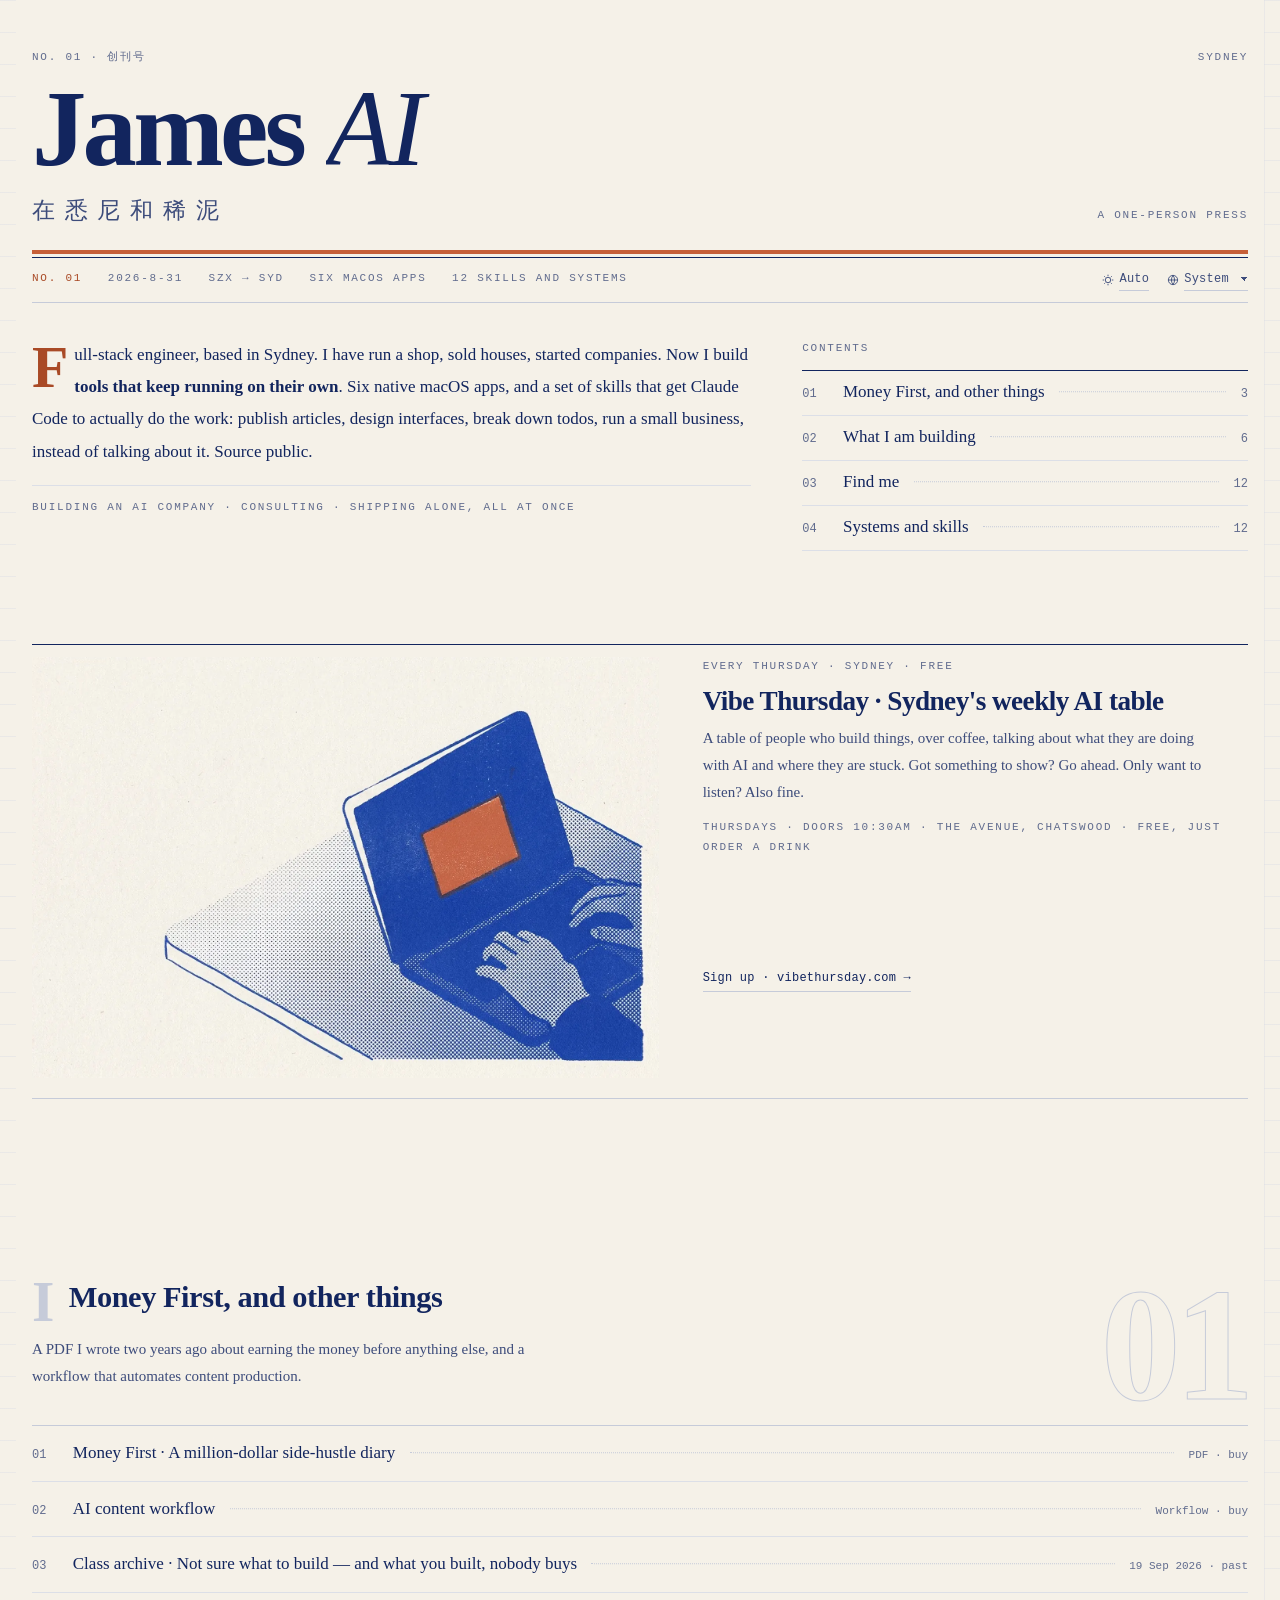
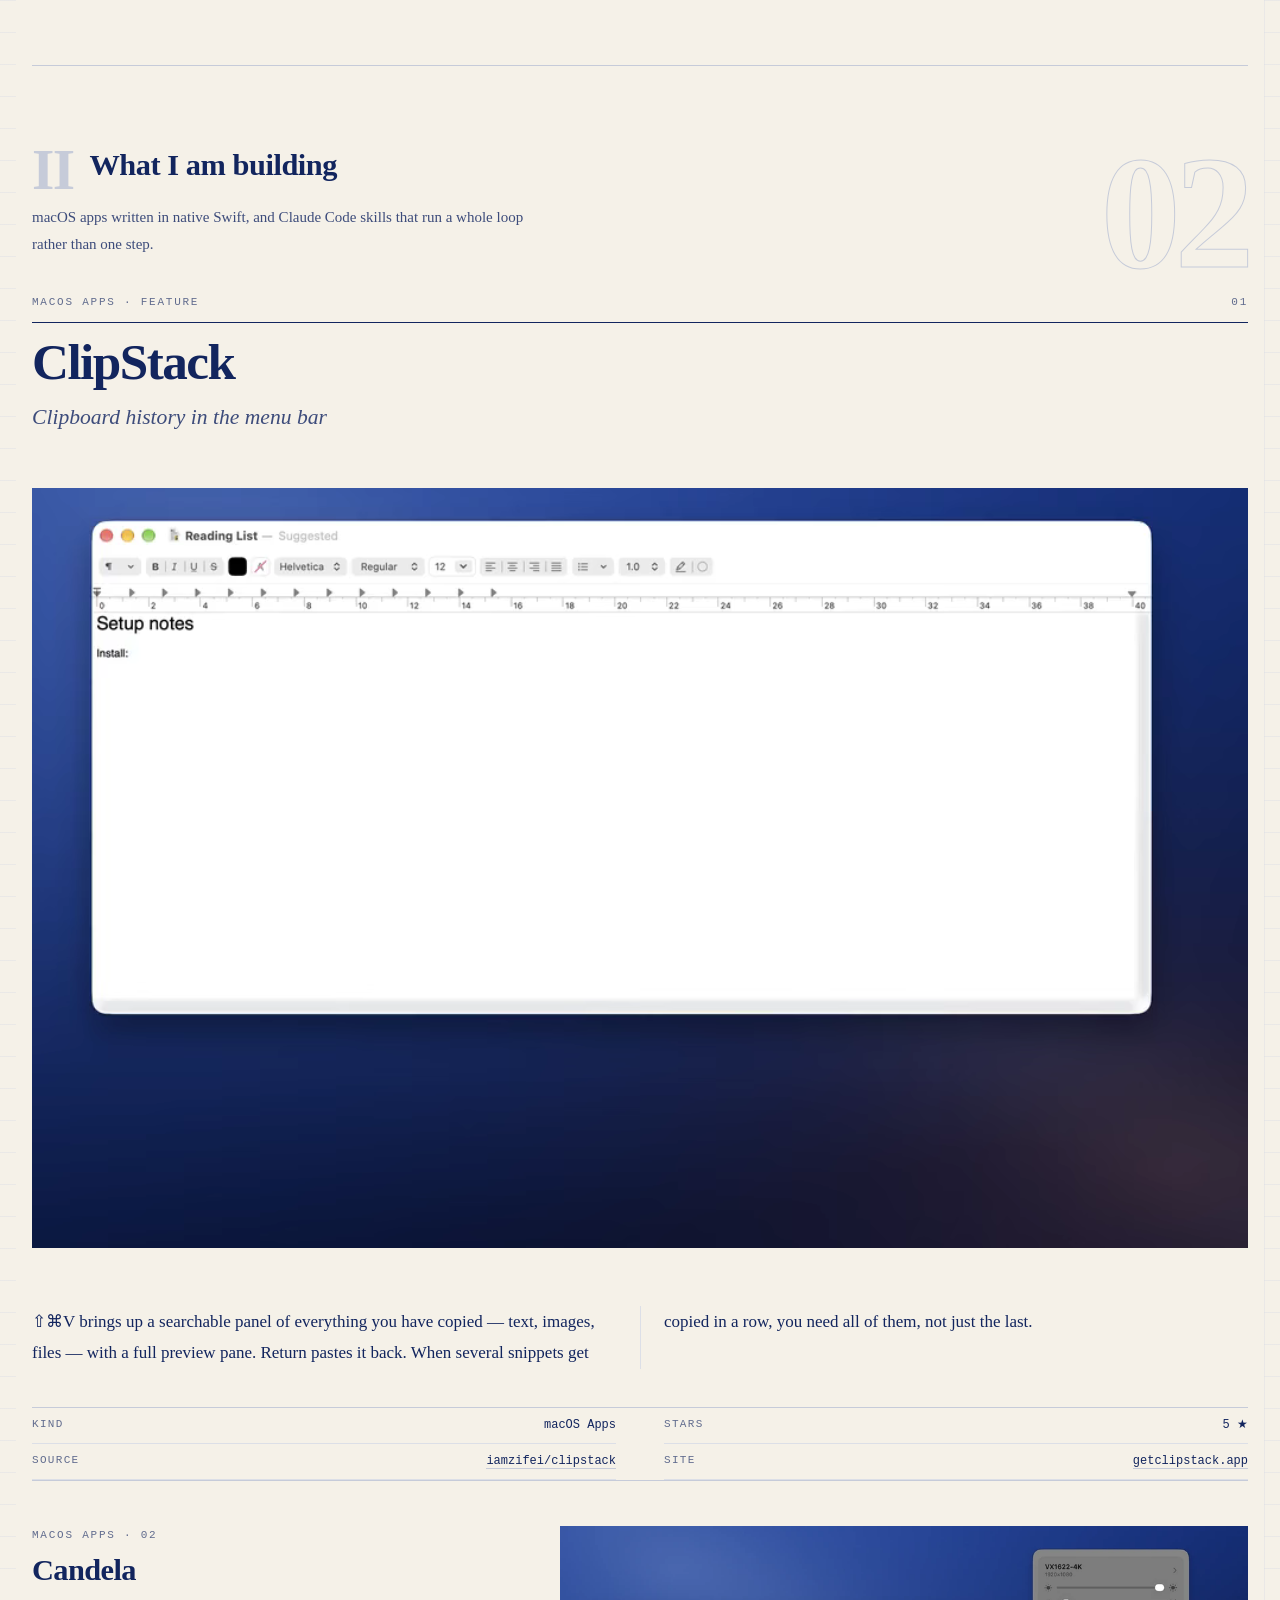
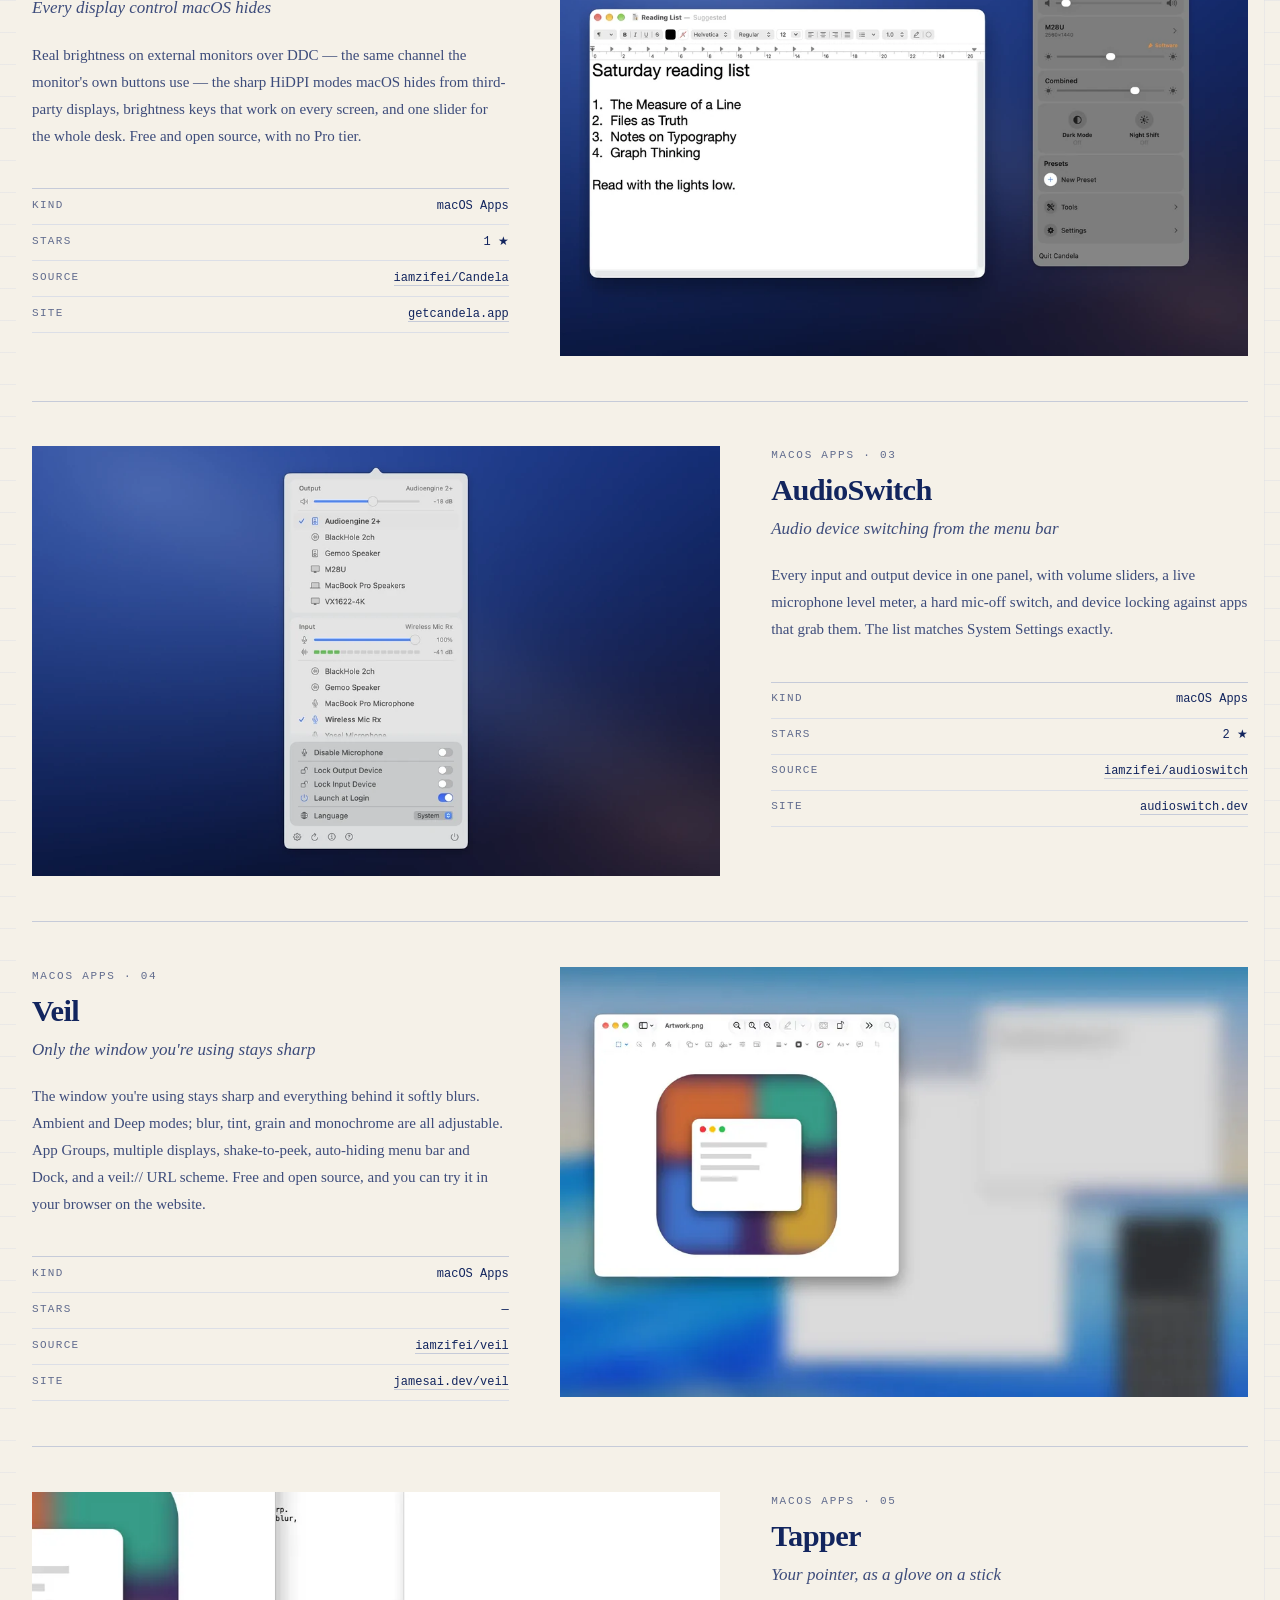
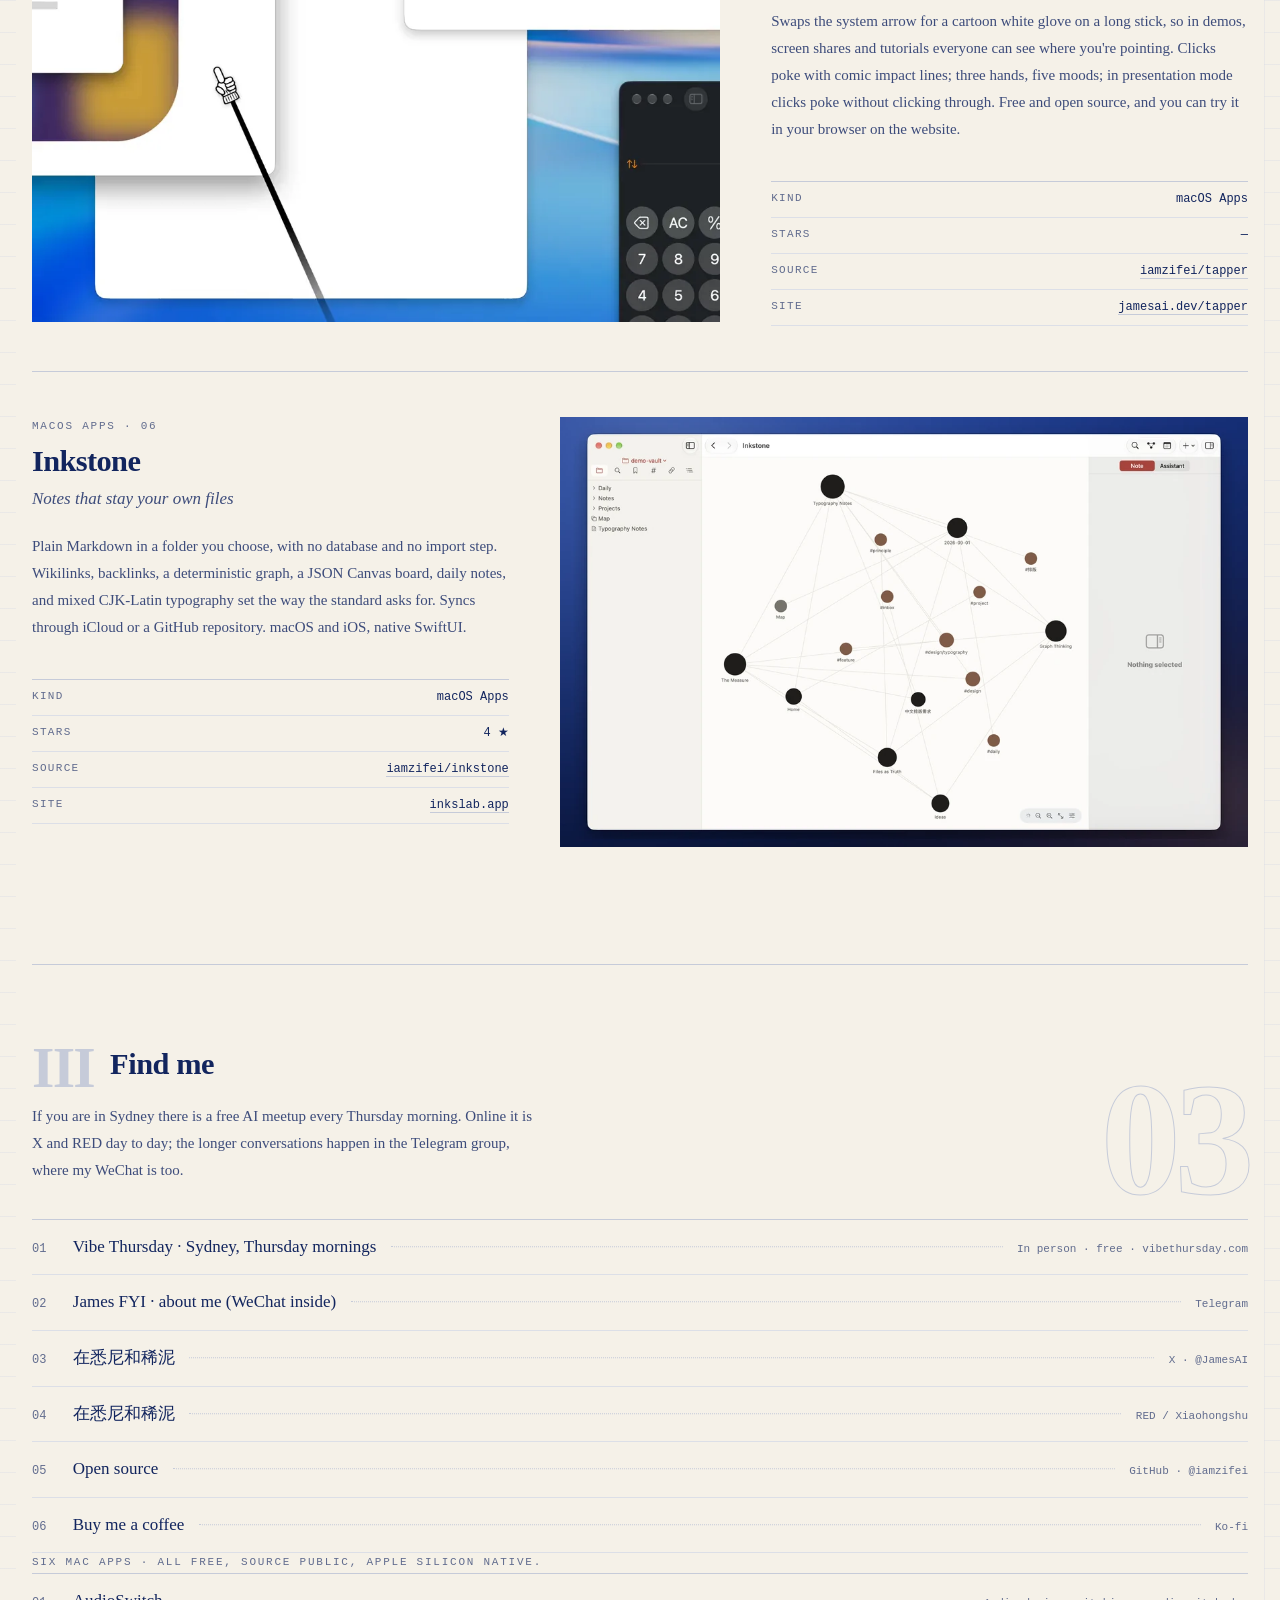
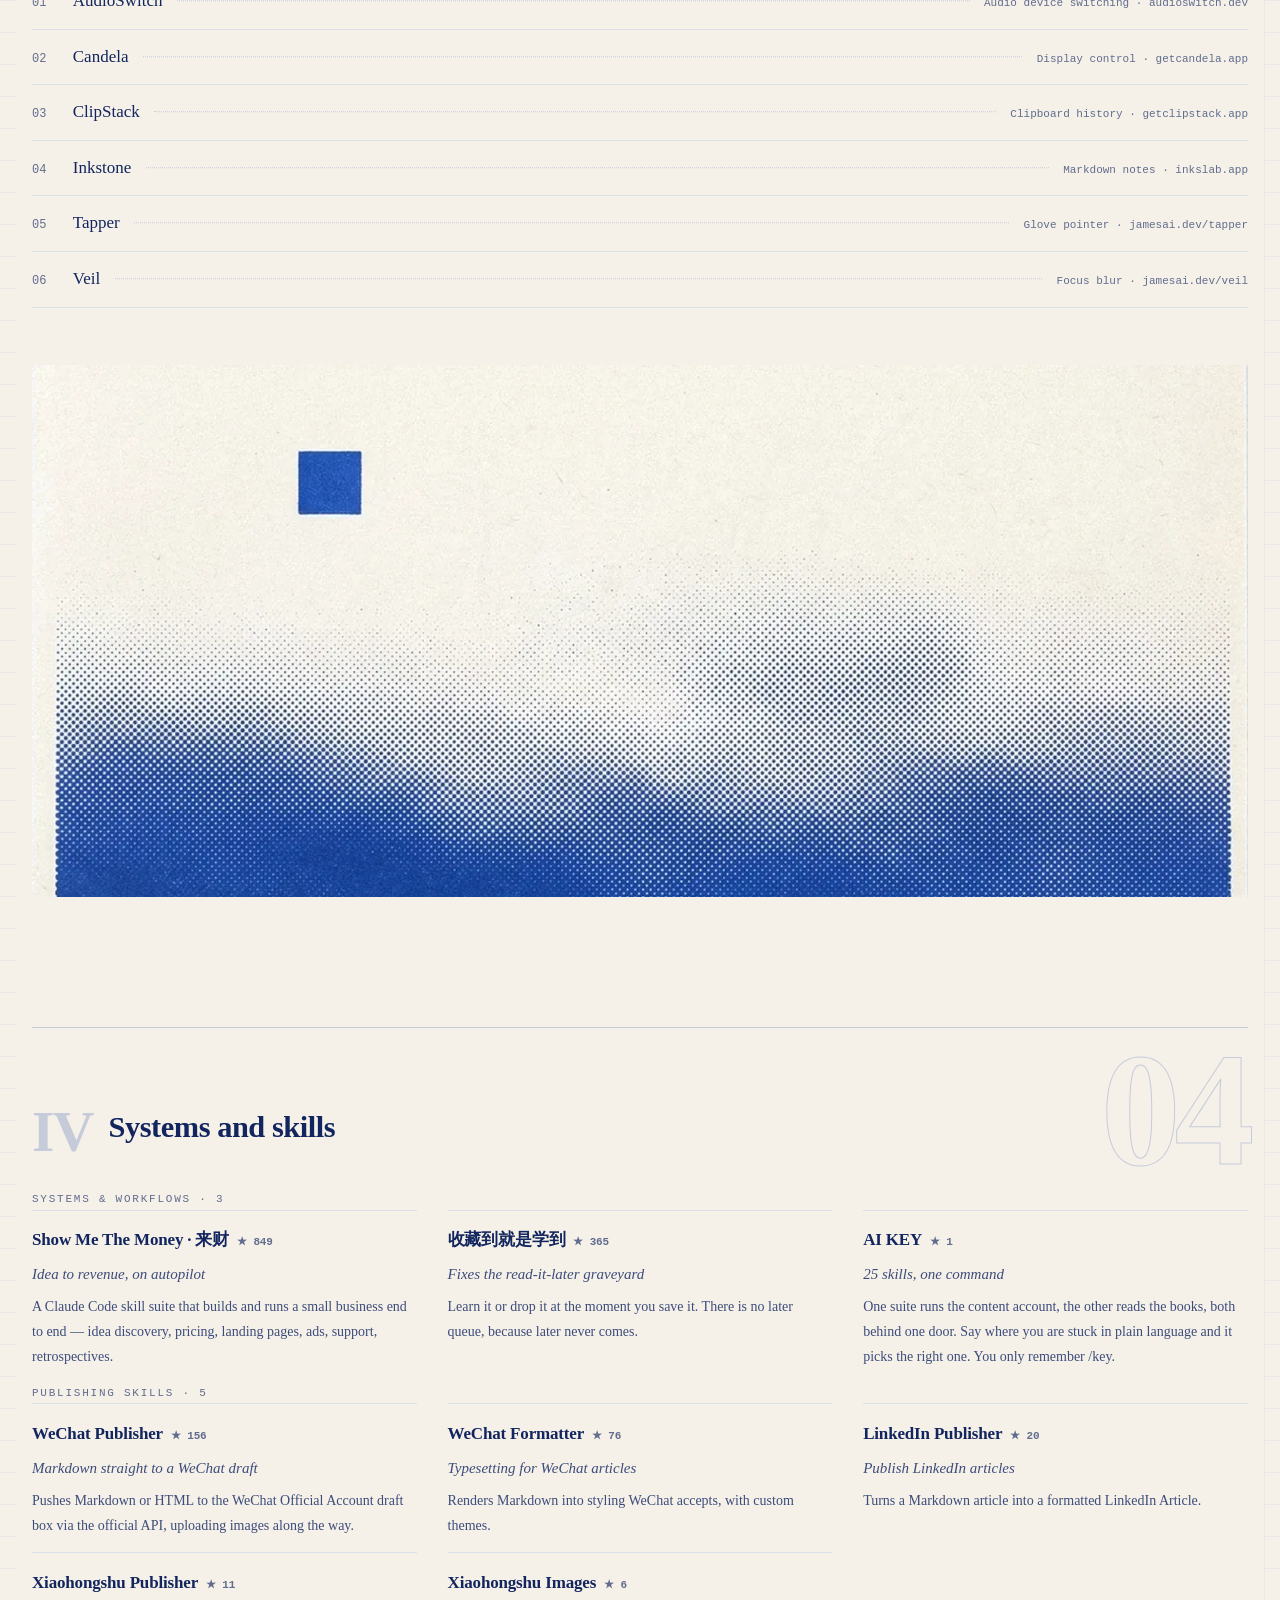
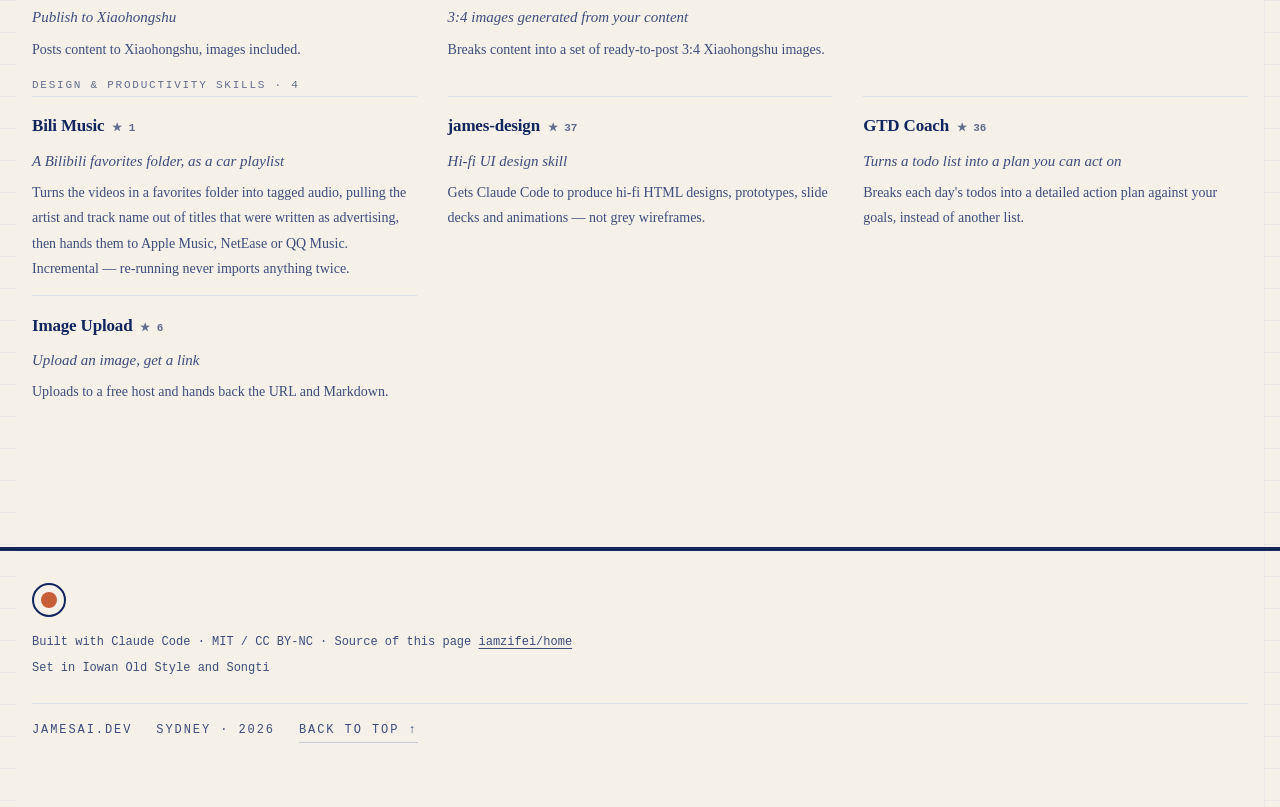
==== index.html @ 8a67b90f "Thumbnails show each app's core feature taking effect ClipStack pastes from history into a document," ====
<!DOCTYPE html>
<html lang="zh-Hans">
<head>
<meta charset="utf-8">
<meta name="viewport" content="width=device-width, initial-scale=1, viewport-fit=cover">
<title>James AI · 在悉尼和稀泥</title>
<meta name="description" content="全栈工程师，现居悉尼。做能自己跑起来的工具：六个原生 macOS 应用，和一批让 Claude Code 真正去做事的技能。源码公开。">
<meta name="theme-color" content="#F5F1E8" media="(prefers-color-scheme: light)">
<meta name="theme-color" content="#14161C" media="(prefers-color-scheme: dark)">
<link rel="icon" href="assets/favicon.png" sizes="48x48">
<link rel="icon" href="assets/favicon-32.png" sizes="32x32">
<link rel="icon" href="assets/favicon-16.png" sizes="16x16">
<link rel="apple-touch-icon" href="assets/favicon-180.png">
<link rel="canonical" href="https://jamesai.dev/">
<meta property="og:type" content="profile">
<meta property="og:title" content="James AI · 在悉尼和稀泥">
<meta property="og:description" content="做能自己跑起来的工具：六个原生 macOS 应用，和让 Claude Code 真正去做事的技能。">
<meta property="og:url" content="https://jamesai.dev/">
<meta name="twitter:card" content="summary">
<meta name="twitter:site" content="@JamesAI">
<script>
/* Resolve day/night before the first paint. Stored choice wins; with no
   stored choice the system decides, and keeps deciding — the listener is what
   makes "follow the system" mean the system as it is now, not as it was when
   the tab opened. */
(function () {
  var K = 'jamesai.press', r = document.documentElement, m;
  try { m = window.matchMedia('(prefers-color-scheme: dark)'); } catch (e) {}
  window.__pressSaved = function () {
    try { return localStorage.getItem(K) || 'system'; } catch (e) { return 'system'; }
  };
  /* Three states, and the third is the default: system, forced day, forced
     night. A two-way switch can force either side but can never get back to
     "whatever the system says", so the stored value is the choice — not the
     resulting colour — and the control cycles through all three.

     The plates are printed on stock and there are two stocks. Swapping the src
     rather than shipping both means only the run in use is ever fetched. */
  window.__pressApply = function (choice) {
    var night = choice === 'night' || (choice === 'system' && m && m.matches);
    r.setAttribute('data-press', night ? 'night' : 'day');
    var plates = document.querySelectorAll('img[data-day]');
    for (var i = 0; i < plates.length; i++) {
      var want = plates[i].getAttribute(night ? 'data-night' : 'data-day');
      if (plates[i].getAttribute('src') !== want) plates[i].setAttribute('src', want);
    }
  };
  __pressApply(__pressSaved());
  if (m && m.addEventListener) {
    m.addEventListener('change', function () {
      if (__pressSaved() === 'system') __pressApply('system');
    });
  }
})();
</script>
<style>
/* =====================================================================
   EDITION B — 报刊 / A ONE-PERSON PRESS
   ---------------------------------------------------------------------
   The second design, kept deliberately apart from the first. journey.html
   is a flight: a porthole, a departures board, a boarding pass. This is a
   printed sheet: a nameplate, a dateline, a contents page, columns, a
   colophon. Nothing here refers to the other one, and nothing here imports
   its stylesheet — two editions that share a token table are two editions
   welded together, and the point of having two is to be able to move one.

   WHY SERIF, WHEN THE DEFAULT SHOULD BE TO REFUSE IT
   "Creative brief, therefore serif" is the most reliable tell of a machine
   picking a typeface. It is used here for the two reasons that are allowed:
   the brief is LITERALLY books and newspapers, and edition A already sets
   its display type in a grotesk — if the two are not distinguishable at a
   glance then there is nothing to choose between.

   And it costs nothing: the stack is what macOS, iOS, Windows and the CJK
   systems already have. No web font is loaded, so the type arrives with the
   HTML rather than one round trip later.

   MONO-COLOR, RESOLVED ONCE
     substrate  substrate_pale_beige  #F5F1E8
     mode       controlled two-ink
     palette    palette_cobalt_terracotta
     inks       Cobalt #2148B8 (dominant) · Terracotta #C65F38 (accent)
     plates     cobalt = structure and image · terracotta = SIGNAL ONLY
     layout     composition_editorial_journal + composition_ruled_information
     type       type_literary (reading) + type_programmatic (labels, data)

   Terracotta appears in exactly four places in this page's CSS, and they are
   listed because a list is the only thing that keeps an accent ink honest:
   the dropped initial, the heavy rule under the nameplate, the issue number in
   the dateline, and the dot inside the printer's mark. A fifth would mean the
   discipline had quietly become decoration. (There were five; the chronology
   was the other one, and it has been cut.)

   The PLATES are not part of that count and never were. A plate is a printed
   picture and both inks have always been allowed inside one — the opener
   carries terracotta, and so does the class banner's one warm sheet. What the
   budget governs is the page's own chrome: rules, marks, labels, links.
   ===================================================================== */

:root {
  color-scheme: light;

  /* paper */
  --p0: #F5F1E8;      /* the substrate */
  --p1: #EDE8DC;      /* one density down — plates, wells */
  --p2: #FAF8F2;      /* one density up — the raised sheet */

  /* the cobalt plate, by coverage. Every "grey" on this page is this one
     ink thinned over the paper; a warm neutral anywhere would be a third
     colour and the system rests on there not being one. */
  --ink:  #12255E;
  --ink2: #3D4C7B;
  --ink3: #616C8E;    /* the lightest that still clears 4.5:1 on the paper */
  --rule: #C6CBD9;
  --rule2:#DCDFE7;

  /* the terracotta plate: signal only */
  --sig:  #C65F38;
  --sig-t:#A94A26;    /* the same ink, denser, for text on paper */

  /* Latin first, then the CJK alias below, then the plain family names as a
     last resort. `ui-serif` sits AFTER the alias on purpose: a generic family
     is allowed to resolve to a system CJK face on its own, and if it does it
     wins before the alias is ever consulted. */
  --serif: "Iowan Old Style", "Palatino Linotype", Palatino, "Book Antiqua",
           Georgia, "PressSong", "Songti SC", "STSong", "Source Han Serif SC",
           "Noto Serif SC", ui-serif, serif;
  --sans: -apple-system, BlinkMacSystemFont, "SF Pro Text", "Helvetica Neue",
          "PingFang SC", "Hiragino Sans GB", "Microsoft YaHei", Arial, sans-serif;
  --mono: ui-monospace, SFMono-Regular, "SF Mono", Menlo, Consolas, monospace;

  --m: 8px;
  --page: min(100% - 2.5rem, 76rem);
  --gut: clamp(1.2rem, 2.4vw, 2.2rem);
  --measure: 34em;          /* the reading measure, in the reading face */

  /* --- motion: one curve, four durations -------------------------------
     Every transition and animation on the page reads from these. The curve
     was already the same literal in six places; naming it is what stops a
     seventh place from quietly using `ease`. It decelerates hard — most of
     the travel happens in the first fifth — which is what makes paper read as
     settling rather than as a UI sliding.

       --t-press   an answer to a press, felt more than seen
       --t-hover   a response to the pointer; the reader is already waiting
       --t-rise    something arriving while the reader scrolls
       --t-settle  the first impression, seen once per visit */
  --ease: cubic-bezier(.16, 1, .3, 1);
  --t-press: 120ms;
  --t-hover: 200ms;
  --t-rise: 420ms;
  --t-settle: 600ms;
}

/* The dark state is not a theme. It is the same press run with the paper and
   the ink exchanged: two inks in, two inks out.

   THREE STATES, ONE BLOCK
   The default follows the system, and a reader who touches the switch gets
   their choice remembered from then on. That is three states — system, forced
   day, forced night — and the usual way to write it duplicates the whole token
   block, once under `prefers-color-scheme` and once under the attribute, where
   the two copies can silently drift apart.

   So the branch is resolved ONCE, in a five-line script in <head>, which sets
   `data-press` from storage or from the media query before anything paints.
   CSS then has a single night block and no duplicate to keep in step. The
   script is in the head rather than at the foot for the obvious reason: at the
   foot the page paints white first. */
:root[data-press="night"] {
  color-scheme: dark;
  --p0: #14161C;
  --p1: #1B1E27;
  --p2: #0F1116;
  --ink:  #ECE8DF;
  --ink2: #AEB6CC;
  --ink3: #8B93A8;
  --rule: #333849;
  --rule2:#262B39;
  --sig:  #E0784B;
  --sig-t:#E89468;
}

/* --- the mixed setting -------------------------------------------------
   Chosen by looking, not by taste. Six Latin serifs were set beside 宋体 at
   17px and compared side by side (docs/plans has the note):

     New York / Times   the Latin came out visibly smaller and lighter than the
                        ideographs around it — "Markdown" sank into the line
     Georgia            body matched well, but Georgia Bold is a weight darker
                        than 宋体 Bold, so every heading looked mismatched;
                        its old-style figures also drop the 3 in "W3C"
     Charter            good size match, a shade too dark
     Palatino           pleasant, Latin still slightly small
     Iowan Old Style →  cap height sits on the ideograph height, bold matches
                        宋体 bold, lining figures. This one.

   No web font is loaded for any of it. A CJK web font is 5–20 MB and there is
   no version of "fast" that includes one.

   THE ALIAS, AND WHY IT EXISTS
   Latin serifs do not carry 汉字, so CJK would fall through anyway — but they
   DO carry the em dash and the ellipsis, and in a Chinese line those must come
   from the Chinese face or 「——」 arrives as two thin Latin dashes at the wrong
   height. Scoping them to the CJK font by unicode-range is the fix. Curly
   quotes are deliberately NOT in the range: they are still wanted from the
   Latin face when they wrap an English phrase. */
@font-face {
  font-family: "PressSong";
  src: local("Songti SC"), local("STSong"), local("Source Han Serif SC"),
       local("Noto Serif SC"), local("SimSun");
  unicode-range: U+2014, U+2026, U+3000-303F, U+3400-4DBF, U+4E00-9FFF,
                 U+F900-FAFF, U+FE30-FE4F, U+FF00-FFEF;
  font-display: swap;
}
@font-face {
  font-family: "PressSong";
  font-weight: 600 900;
  src: local("Songti SC Bold"), local("STSong"), local("Songti SC"),
       local("Source Han Serif SC"), local("SimSun");
  unicode-range: U+2014, U+2026, U+3000-303F, U+3400-4DBF, U+4E00-9FFF,
                 U+F900-FAFF, U+FE30-FE4F, U+FF00-FFEF;
  font-display: swap;
}

*, *::before, *::after { box-sizing: border-box; }
html { -webkit-text-size-adjust: 100%; scroll-behavior: smooth; }
@media (prefers-reduced-motion: reduce) { html { scroll-behavior: auto; } }
body {
  margin: 0;
  background: var(--p0);
  color: var(--ink);
  font-family: var(--serif);
  font-size: 17px;
  line-height: 1.8;
  -webkit-font-smoothing: antialiased;
  text-rendering: optimizeLegibility;
  font-kerning: normal;
  /* The layout grid, printed very faintly on the sheet: a 32px square in the
     lighter hairline ink, at a little under half its strength. It is there so
     the white space reads as measured rather than empty. It must stay fainter
     than every rule on the page — the rules are information, the grid is
     paper — and it is the same ink thinned again, so it adds no colour. Plates
     and wells paint over it with their own --p1.

     IN THE MARGINS ONLY. It first ran under the text as well, and 宋体 at body
     sizes has horizontals about as fine as a 1px line and running the same
     way, so every grid line crossing a paragraph read as part of the letters.
     Measured: --ink3 went from 4.61:1 on paper to 4.28:1 on a line, under
     the 4.5 floor. So the top layer is a band of plain paper the width of the
     page measure plus a rem each side, and the grid shows only either side of
     it. On a phone the measure is the screen, so there is no grid at all. */
  --grid: color-mix(in srgb, var(--rule2) 45%, transparent);
  --col: calc(min(100% - 2.5rem, 76rem) / 2 + 1rem);
  background-image:
    linear-gradient(to right, transparent calc(50% - var(--col)),
                    var(--p0) calc(50% - var(--col)), var(--p0) calc(50% + var(--col)),
                    transparent calc(50% + var(--col))),
    linear-gradient(to right, var(--grid) 1px, transparent 1px),
    linear-gradient(to bottom, var(--grid) 1px, transparent 1px);
  background-size: 100% 100%, 32px 32px, 32px 32px;
  background-repeat: repeat-y, repeat, repeat;
  background-position: 0 0, center top, center top;
  /* No slanted Chinese. CJK faces have no italic, so an italic standfirst
     was the browser shearing 宋体 — thinner and blurrier than the upright,
     which is the last thing a hairline face needs. Latin still gets Iowan's
     real italic; only the synthetic slant is refused. */
  font-synthesis-style: none;
}
h1, h2, h3, h4, p, dl, dd, figure, ul, ol { margin: 0; }
ul, ol { list-style: none; padding: 0; }
img { max-width: 100%; display: block; }
a { color: inherit; }
:focus-visible { outline: 2px solid var(--sig); outline-offset: 3px; }

.wrap { width: var(--page); margin-inline: auto; }

/* A label is data, not prose: it gets the programmatic face, tracked out and
   set small, and it never uses the reading face. */
.label {
  font-family: var(--mono); font-size: 0.6875rem; font-weight: 500;
  letter-spacing: 0.16em; text-transform: uppercase; color: var(--ink3);
}

.skip {
  position: absolute; left: -9999px; top: 0;
  background: var(--p2); color: var(--ink); padding: 0.6rem 1rem; z-index: 50;
}
.skip:focus { left: 1rem; top: 1rem; }

/* --- the nameplate ---------------------------------------------------
   A newspaper's masthead is three things stacked: the name at a size
   nothing else on the page will ever reach, a rule heavy enough to be a
   horizon, and a line of facts nobody reads twice. All three, and nothing
   else — a nameplate carrying a navigation bar is a website wearing a
   newspaper's hat. */
/* Was clamp(2.5rem, 7vw, 5rem). The nameplate measured 359px at 1440x900 —
   two fifths of the screen before a reader has been told anything. Still the
   largest thing on the page by a wide margin; just not half the view. */
.mast { padding-block: clamp(1.8rem, 4.4vw, 3rem) 0; }
.mast-kick { display: flex; justify-content: space-between; gap: 1rem;
             padding-bottom: 0.9rem; flex-wrap: wrap; }
.mast-name {
  font-family: var(--serif);
  font-size: clamp(3rem, 10.5vw, 6.8rem);
  line-height: 0.86;
  font-weight: 600;
  letter-spacing: -0.035em;
  margin: 0;
}
.mast-name em { font-style: italic; font-weight: 500; }
/* Each word sits in its own clipped line so the entrance can lift it up from
   under an invisible baseline, like type being set. The padding keeps the
   italic's overhang and the descenders inside the clip; the negative margin
   hands that room back so the nameplate measures exactly what it did. */
.mast-name .ln { display: inline-block; overflow: hidden; vertical-align: top;
                 padding: 0 0.08em 0.16em 0; margin: 0 -0.08em -0.16em 0; }
.mast-name .ln > * { display: inline-block; }
.mast-sub {
  display: flex; align-items: baseline; justify-content: space-between;
  gap: 1rem; flex-wrap: wrap; margin-top: 0.9rem;
}
.mast-cn { font-size: clamp(1rem, 2.4vw, 1.45rem); letter-spacing: 0.42em;
           color: var(--ink2); }
/* the horizon: one heavy terracotta bar and one hairline under it */
.mast-rule { margin-top: 1.1rem; border-top: 4px solid var(--sig); }
.mast-rule::after {
  content: ""; display: block; margin-top: 3px; border-top: 1px solid var(--ink);
}
.dateline {
  display: flex; flex-wrap: wrap; gap: 0.5rem 1.6rem;
  padding-block: 0.7rem; border-bottom: 1px solid var(--rule);
}
.dateline .no { color: var(--sig-t); }
.dateline > * { white-space: nowrap; }
/* The one control on the page, and it is set as quietly as the facts beside
   it: a printed sheet does not have buttons. */
.press-switch {
  font: inherit; letter-spacing: inherit; text-transform: none;
  background: none; border: 0; padding: 0; cursor: pointer; color: inherit;
}
.press-switch .js-mode-label { border-bottom: 1px solid var(--rule); }
/* The only real button on the page, and it changes something the reader is
   looking at, so it has to answer the press itself rather than let the whole
   page repainting be the answer. 0.96 on a 12px control is about a pixel —
   felt, not seen. */
.press-switch { transition: transform var(--t-press) var(--ease),
                            color var(--t-hover) var(--ease); }
.press-switch:active { transform: scale(0.96); }
@media (prefers-reduced-motion: reduce) { .press-switch { transition: color var(--t-hover) var(--ease); }
                                          .press-switch:active { transform: none; } }
@media (hover: hover) and (pointer: fine) {
  .press-switch:hover { color: var(--ink); }
  .press-switch:hover .js-mode-label { border-bottom-color: currentColor; }
}
/* The facts stay one flat run so the dateline's own gap still sits between
   them; the two controls are pushed to the end of the line together. */
.dl-facts { display: contents; }
/* THE CONTROLS.
   They were set as quietly as the facts beside them — 11px, the faintest ink,
   no icon, at the end of a line of five things that look exactly the same —
   and the result was a language switcher nobody could find. Quiet is right for
   a printed sheet; invisible is not a style, it is a missing control.

   Two changes: a glyph each, which is what says "this does something rather
   than states something", and one density more ink. Still 11px, still mono,
   still no button chrome. */
/* The controls sit inside rows of .label metadata (11px mono, uppercase,
   0.16em tracked). They must not BE that — a control dressed as metadata is
   a control nobody finds, which is the exact failure this block repairs. So:
   the same mono family, so they belong to the bar; one step larger and NOT
   uppercased, so they read as the two things on the line you can operate;
   and an icon each, which is what the eye actually scans for. Inheriting
   `font` alone gave 17px body serif — loud, and from the wrong system. */
.press-tools { margin-left: auto; display: inline-flex; align-items: center;
               gap: 1.1rem; color: var(--ink2);
               font-family: var(--mono); font-size: 0.75rem; font-weight: 500;
               letter-spacing: 0.02em; text-transform: none; }
.press-tools .ico { width: 12px; height: 12px; flex: none; fill: none;
                    stroke: currentColor; stroke-width: 1.2; }
.press-switch, .press-lang-wrap { display: inline-flex; align-items: center; gap: 0.45em; }
.press-lang-wrap { position: relative; }
.press-lang {
  font: inherit; letter-spacing: inherit; text-transform: none;
  background: none; border: 0; padding: 0 0.9em 0 0; color: inherit;
  border-bottom: 1px solid var(--rule); cursor: pointer;
  appearance: none; -webkit-appearance: none;
  background-image: linear-gradient(45deg, transparent 50%, currentColor 50%),
                    linear-gradient(135deg, currentColor 50%, transparent 50%);
  background-size: 4px 4px, 4px 4px;
  background-position: right 3px center, right 0px center;
  background-repeat: no-repeat;
}
@media (hover: hover) and (pointer: fine) { .press-lang:hover { color: var(--ink); } }
.press-lang option { color: initial; }
/* Narrow screens: the DATELINE copy drops onto its own line, because the
   dateline is a wrapping row of facts and the controls should not be the
   ragged tail of it. The RUNNING HEAD copy must NOT do this — the running
   head is a fixed 40px bar, so a second line there is a clipped line. */
@media (max-width: 34rem) {
  .dateline .press-tools { margin-left: 0; width: 100%; }
  .runner .press-tools { gap: 0.75rem; }
}

/* --- the running head -------------------------------------------------
   NOT a navigation bar. The nameplate note above says a nameplate carrying a
   nav bar is a website wearing a newspaper's hat, and that still holds — but
   the measurement that prompted this says something else has to give: the
   page is 9450px, 7.1 screens, and the contents page stops being visible
   after 620px of it. For the other 93% the reader has no way to move and no
   idea where they are. Paper solves that with a RUNNING HEAD — the thin line
   a book prints at the top of every page with the part and the chapter — so
   that is what this is: part numeral, section, and the way back to the
   contents. Three items, one hairline, no logo, no menu.

   Fixed rather than sticky: sticky needs the element in flow, which would
   push the nameplate down by its height on a page whose first impression is
   the nameplate. */
.runner {
  position: fixed; inset: 0 0 auto 0; z-index: 40;
  display: flex; align-items: center; gap: 1rem;
  height: 2.5rem; padding-inline: max(calc((100% - var(--page)) / 2), 1.25rem);
  background: color-mix(in srgb, var(--p0) 92%, transparent);
  border-bottom: 1px solid var(--rule);
  opacity: 0; visibility: hidden;
  /* An element arriving on screen gets the decelerating curve, like everything
     else that arrives here. `ease` holds the first third back, which is the
     third the reader is looking at. */
  transition: opacity var(--t-hover) var(--ease), visibility var(--t-hover);
}
@supports (backdrop-filter: blur(2px)) {
  /* The only filter in the edition, on a strip that never moves relative to
     what is behind it — the cost that rule is normally about does not apply. */
  .runner { backdrop-filter: saturate(150%) blur(8px); }
}
.runner.on { opacity: 1; visibility: visible; }
@media (prefers-reduced-motion: reduce) { .runner { transition: none; } }
.runner a { text-decoration: none; }
.runner .brand { color: var(--ink); letter-spacing: 0.2em; }
.runner .here {
  flex: 1 1 auto; min-width: 0; text-align: center;
  overflow: hidden; text-overflow: ellipsis; white-space: nowrap;
  /* The section name is the reason the strip exists, so it is a density up
     from the folio and the return link on either side of it. */
  color: var(--ink2);
}
.runner .here .f { color: var(--ink3); margin-right: 0.5em; }
.runner .press-tools { margin-left: auto; gap: 0.9rem; }
.runner .back { color: var(--ink3); border-bottom: 1px solid var(--rule); }
@media (hover: hover) and (pointer: fine) { .runner .back:hover { color: var(--ink); } }
/* Narrow: the strip drops the masthead name, then the section name, so the
   two controls and the way back to the contents always survive. They are the
   only things in it a reader can act on. */
@media (max-width: 46rem) { .runner .brand { display: none; } }
@media (max-width: 34rem) { .runner .here { display: none; } }
/* --- small Chinese prose, one density up ------------------------------
   The descriptions under a title are set small (14–15px), and in 宋体 at that
   size --ink2's 7.4:1 still reads grey: the contrast is in the colour, and the
   face has almost no stroke to carry it. In Chinese they take full ink. Latin
   keeps --ink2 — Iowan has the stroke. Hierarchy is held by size and by the
   standfirst above staying --ink2, and it is still the one cobalt ink. */
:root:lang(zh) .entry p.desc, :root:lang(zh) .idx-item p:not(.tag),
:root:lang(zh) .sec-note, :root:lang(zh) .notice-sub { color: var(--ink); }

/* --- the rail -------------------------------------------------------------
   How far down the issue the reader is: a 2px hairline in the left margin that
   fills with ink, and the percentage under it in the programmatic face. The
   running head says WHERE; this says HOW FAR, which on a page seven screens
   long is the other half of not being lost.

   Only where the margin is wide enough to hold it clear of the text — 83rem is
   the width at which the page measure leaves 56px beside it. Below that it
   would sit on the copy, and a narrow screen has a scrollbar for this job.
   Not motion: it tracks the scroll position directly, with no transition, so
   it stays under `prefers-reduced-motion` too. */
.rail { display: none; }
@media (min-width: 83rem) {
  .rail {
    display: block; position: fixed; z-index: 30;
    top: 50%; left: calc((100% - var(--page)) / 2 - 2.75rem);
    width: 2px; height: 7.5rem; margin-top: -3.75rem;
    background: var(--rule2); pointer-events: none;
  }
  .rail i { position: absolute; inset: 0; background: var(--ink);
            transform: scaleY(0); transform-origin: center top; }
  .rail span { position: absolute; top: 100%; left: 0; margin-top: 0.6rem;
               font-family: var(--mono); font-size: 0.625rem; letter-spacing: 0.08em;
               color: var(--ink3); font-variant-numeric: tabular-nums; }
}
/* Anchors land below the strip rather than under it. */
.sec, .toc, #lead { scroll-margin-top: 3.2rem; }

/* --- the house notice ------------------------------------------------------
   Under the nameplate, above the contents: where a paper prints its own
   business.

   ⚠️  DO NOT RENAME THESE BACK TO `ad-*`. They were `.ad`, `.ad-txt` and so on
   for about an hour, and on the live site in a browser with an ad blocker the
   whole text block rendered at `display: none` — no rule in this stylesheet,
   nothing inline, just gone. A cosmetic filter rule matches `.ad-txt`.
   Measured on jamesai.dev: `.ad`, `.ad-plate`, `.ad-meta` and `.ad-more` all
   rendered; `.ad-txt` alone was hidden, and a div created in the console with
   that class was hidden too. `notice-*` tests clean. The one block on this
   site that earns money is the last one that should be named after the thing
   filter lists exist to remove. Ruled top and bottom and set in the page's own faces, so it reads
   as a NOTICE in this publication rather than as an advertisement someone
   sold space to.

   The accent budget is unchanged. Terracotta still appears in four places in
   this stylesheet — the dropped initial, the nameplate rule, the issue number
   and the printer's mark. The one warm sheet in the plate is INSIDE a picture,
   which is where both inks have always been allowed to go; the opener plate
   carries terracotta too. The box's own chrome is cobalt throughout.
   -------------------------------------------------------------------- */
.notice {
  display: grid; gap: 0 var(--gut);
  grid-template-columns: 1fr auto;
  grid-template-areas: "plate plate" "txt meta";
  align-items: end;
  /* The spacing the opener plate had, because this is now the opener. */
  margin-block: clamp(2.4rem, 5vw, 3.6rem);
  padding: calc(var(--m) * 1.5) 0 calc(var(--m) * 2.5);
  border-top: 1px solid var(--ink);
  border-bottom: 1px solid var(--rule);
  text-decoration: none; color: inherit;
}
/* The plate is 21:9 and the page is wide, so at full measure it would be a
   500px tall picture introducing a link. It is cropped to a band instead —
   the same move the class's own poster makes with its steel rule. */
.notice-plate { grid-area: plate; margin: 0 0 calc(var(--m) * 2.5);
                background: var(--p1); aspect-ratio: 3 / 1; overflow: hidden; }
/* 3:1, not the plate's own proportion. The plate is the laptop drawing now
   (it was the class's ten sheets until 19 Sep), and its left half is bare
   paper and a table edge — so the crop is pulled right and a little down, onto
   the screen and the hands, which are the part that says "bring what you
   made". */
.notice-plate img { width: 100%; height: 100%; object-fit: cover;
                    object-position: 72% 60%; }
.notice-txt  { grid-area: txt; min-width: 0; }
.notice-meta { grid-area: meta; min-width: 0; white-space: nowrap; }
.notice-kick { color: var(--ink3); }
.notice-t {
  margin-top: 0.5rem;
  font-size: clamp(1.25rem, 2.6vw, 1.7rem); line-height: 1.25;
  font-weight: 600; letter-spacing: -0.02em;
}
.notice-sub { margin-top: 0.4rem; font-size: 0.9375rem; color: var(--ink2);
          max-width: 34em; }
.notice-facts { margin-top: 0.75rem; color: var(--ink3); }
.notice-more {
  font-family: var(--mono); font-size: 0.75rem;
  letter-spacing: 0.02em; color: var(--ink);
  border-bottom: 1px solid var(--rule); display: inline-block;
  padding-bottom: 1px;
}
@media (hover: hover) and (pointer: fine) {
  .notice-t, .notice-more { transition: color var(--t-hover) var(--ease), border-color var(--t-hover) var(--ease); }
  .notice:hover .notice-t { color: var(--sig-t); }
  .notice:hover .notice-more { color: var(--sig-t); border-bottom-color: currentColor; }
}
/* WIDE: THE PICTURE SITS BESIDE THE WORDS, NOT ABOVE THEM.
   Stacked, this block was 613px — plate plus text — and the headline landed at
   1119px, which is off the bottom of a 900px screen. A reader arriving at the
   front page got a nameplate, a paragraph about me, and the top half of a
   picture: no sentence anywhere saying what is on offer.

   Side by side the block is as tall as whichever column is taller instead of
   both added together, and the headline comes up onto the first screen. It is
   also the more ordinary shape for a printed notice: the cut on the left, the
   announcement set beside it. */
@media (min-width: 62rem) {
  .notice {
    grid-template-columns: 1.15fr 1fr;
    grid-template-areas: "plate txt" "plate meta";
    grid-template-rows: auto auto;
    column-gap: clamp(1.8rem, 3.4vw, 3rem);
    align-items: start;
  }
  /* No fixed ratio here. The plate STRETCHES to whatever the words beside it
     come to and crops itself to fit, so the block is exactly as tall as its
     text and never taller. A fixed 5:3 made it 375px against 200px of words,
     which left the link stranded at the foot of an empty column. */
  .notice-plate { margin: 0; aspect-ratio: auto; align-self: stretch;
                  min-height: 11rem; }
  .notice-plate img { height: 100%; }
  .notice-meta { margin-top: 1.1rem; align-self: start; }
}
/* Narrow: the meta drops under the text and goes back to the left edge
   everything else on the page is aligned to. */
@media (max-width: 46rem) {
  .notice { grid-template-columns: 1fr; grid-template-areas: "plate" "txt" "meta"; }
  .notice-meta { text-align: left; margin-top: calc(var(--m) * 2); }
}

/* --- the contents page ------------------------------------------------
   Set as a book's, not as a menu: a folio, a title, a leader, a count. The
   leader is a border on a flexed span rather than a row of dots, because
   dots wrap and a wrapped leader reads as a mistake. */
/* --- the opening band --------------------------------------------------
   The contents page and the standfirst are the same job — telling a reader
   where they have landed — and they were stacked, two full-measure blocks one
   under the other. Measured at 1440x900 they cost 449px between them, and the
   first product name on the page sat at 1759px: two screens of scrolling to
   reach the first actual thing.

   Side by side they cost about 200px and say exactly as much. A paper does
   this too: the contents is a column beside the opening paragraph, not a page
   of its own.

   The voice takes the wider column and reads first; the contents sits beside
   it, one row per department instead of a 2x2 grid, which is also the more
   honest shape for four items. Below 62rem they stack again, in that order.
   -------------------------------------------------------------------- */
.open-band { padding-block: clamp(1.4rem, 3.4vw, 2.2rem); }
@media (min-width: 62rem) {
  .open-band { display: grid; gap: 0 clamp(2rem, 4vw, 3.4rem);
               grid-template-columns: 1fr minmax(17rem, 0.62fr);
               align-items: start; }
}
.toc-grid { display: grid; gap: 0 var(--gut); grid-template-columns: 1fr; }
.toc a {
  display: flex; align-items: baseline; gap: 0.9rem;
  padding-block: 0.42rem; border-bottom: 1px solid var(--rule2);
  text-decoration: none;
}
.toc .folio, .rows .folio { font-family: var(--mono); font-size: 0.75rem;
                             color: var(--ink3); min-width: 2.2em; }
.toc .t { font-size: 1.0625rem; white-space: nowrap; }
.toc .lead-rule { flex: 1 1 auto; border-bottom: 1px dotted var(--rule);
                  transform: translateY(-0.28em); }
.toc .n { font-family: var(--mono); font-size: 0.75rem; color: var(--ink3); }
@media (hover: hover) and (pointer: fine) { .toc a:hover .t { color: var(--sig-t); } }

/* --- section openers -------------------------------------------------- */
.sec { padding-block: clamp(2.6rem, 6vw, 4.5rem); }
.sec + .sec { border-top: 1px solid var(--rule); }
.sec-head {
  display: grid; grid-template-columns: auto 1fr; align-items: end;
  gap: 0 1rem; margin-bottom: clamp(1.4rem, 3vw, 2.2rem);
  position: relative; isolation: isolate;
}
/* The folio again, very large and only as an outline, behind the head at the
   right. It is the same number the contents page gives this section (01–04),
   so the two ends of the link agree; the Roman numeral beside the title is the
   department, this is where it sits in the issue. Outline in the hairline ink,
   no fill: a numeral this size in solid ink would be the loudest thing on the
   page, and it is decoration, so it is the quietest. */
.sec-wm {
  position: absolute; right: 0; bottom: -0.12em; z-index: -1;
  font-family: var(--serif); font-weight: 600; line-height: 0.8;
  font-size: clamp(4.5rem, 13vw, 10rem); letter-spacing: -0.04em;
  font-variant-numeric: lining-nums tabular-nums;
  color: transparent; -webkit-text-stroke: 1px var(--rule);
  pointer-events: none; user-select: none;
}
/* Narrow: the head is one column and the note runs the full width, so the
   numeral would sit on the words. It goes; the Roman numeral stays. */
@media (max-width: 46rem) { .sec-wm { display: none; } }
.sec-no {
  font-family: var(--serif); font-size: clamp(2.2rem, 6vw, 3.6rem);
  line-height: 0.8; font-weight: 600; letter-spacing: -0.03em;
  color: var(--rule);
}
.sec-t { font-size: clamp(1.3rem, 3vw, 1.9rem); font-weight: 600;
         letter-spacing: -0.015em; }
.sec-note { grid-column: 1 / -1; margin-top: 0.7rem; color: var(--ink2);
            max-width: var(--measure); font-size: 0.9375rem; }

/* --- 卷首 · the lead --------------------------------------------------
   Two columns and a dropped initial, which is the one place on the page
   where the design is allowed to be the point. The initial is terracotta:
   one of the four things that ink is permitted to do here. */
.lead { padding-block: 0; }
/* The opener used to be the tail of the lead section and took its padding.
   It is its own section now. */
.opener { padding-block: 0 clamp(1.5rem, 4vw, 2.6rem); }
.lead-body { font-size: 1.0625rem; line-height: 1.9; }
/* One column now. It used to run two across the full measure; in the band it
   has a little over half of it, and two columns of ~26 characters is a
   newspaper classified, not a standfirst. */
.lead-body p + p { margin-top: 1.1em; }
/* CJK takes a dropped initial as happily as Latin does; the glyph is square,
   so it needs less descent correction and a touch more optical space after. */
.lead-body > p:first-child::first-letter {
  float: left; font-family: var(--serif); font-weight: 600;
  font-size: 3.5em; line-height: 0.86;
  margin: 0.06em 0.1em 0 0; color: var(--sig-t);
}
.lead-by { margin-top: 1.1rem; padding-top: 0.7rem;
           border-top: 1px solid var(--rule2); display: flex;
           flex-wrap: wrap; gap: 0.4rem 1.4rem; }

/* --- plates -----------------------------------------------------------
   No captions. They said what the picture already showed — "卷首图", "实机演示"
   — and a caption that names the picture is a caption that is there because
   the slot existed.

   The space above and below is what a caption used to occupy and then some:
   in print a plate is given air on both sides, and a picture that starts one
   line under the paragraph reads as belonging to that paragraph rather than
   standing on its own. */
/* A BAND, not a full plate. Printed at their own proportions the two plates
   were 1460px of an 8365px page — 17% of the edition spent on two pictures
   that are atmosphere, not information. Cropped to 16:7 they still read, and
   the page gives back half a screen. */
.plate { margin-block: clamp(2.4rem, 5vw, 3.6rem); background: var(--p1);
         aspect-ratio: 16 / 7; overflow: hidden; }
.plate img { width: 100%; height: 100%; object-fit: cover; object-position: 50% 42%; }

/* --- 特稿 · the feature ------------------------------------------------
   One opener, then entries. A magazine has one opener; four would be four
   magazines. The opener gets the full measure and its text set in columns;
   everything after it is an entry with the picture beside the prose. */
.feature .runhead { display: flex; justify-content: space-between; gap: 1rem;
                    padding-bottom: 0.6rem; border-bottom: 1px solid var(--ink);
                    flex-wrap: wrap; }
.feature h3 { font-size: clamp(2rem, 5.4vw, 3.2rem); line-height: 1.02;
              font-weight: 600; letter-spacing: -0.03em; margin-top: 0.8rem; }
.feature .standfirst { font-size: clamp(1.05rem, 2.2vw, 1.35rem);
                       font-style: italic; color: var(--ink2);
                       margin-top: 0.6rem; max-width: 30em; }
.feature .fig { margin-block: clamp(2rem, 4.5vw, 3.2rem) 0; }
/* The opener's paragraph is set larger and in TWO columns, never three.
   Three was measured at 1568px and gave columns of two lines each — a
   multi-column setting needs volume to be worth its rules, and this
   paragraph does not have it. Two reads as an opening; three read as a
   mistake. */
.feature .body { margin-top: clamp(2.4rem, 5vw, 3.6rem); font-size: 1.0625rem;
                 line-height: 1.85; }
@media (min-width: 52rem) {
  .feature .body { column-count: 2; column-gap: clamp(2rem, 4vw, 3rem);
                   column-rule: 1px solid var(--rule2); }
}

/* the picture frame. Every hero card and every demo is authored 16:10, so
   the frame is 16:10 and object-fit has nothing left to cut. */
.fig { position: relative; aspect-ratio: 16 / 10; overflow: hidden;
       background: var(--p1); display: block; }
.fig img, .fig video {
  position: absolute; inset: 0; width: 100%; height: 100%;
  object-fit: cover; max-width: none;
}
/* the frame is a link; the film must not eat the click or offer controls */
.fig video { pointer-events: none; }

/* --- entries ----------------------------------------------------------
   Picture and prose side by side, and the side ALTERNATES. In edition A the
   picture's left edge is column one every single time, on purpose. Here the
   opposite convention is right: a spread alternates, and four entries all
   turned the same way would read as a list rather than as pages. */
.entry { display: grid; gap: clamp(1.6rem, 4vw, 2.4rem); grid-template-columns: 1fr;
         padding-block: clamp(1.8rem, 4vw, 2.8rem);
         border-top: 1px solid var(--rule); }
@media (min-width: 52rem) {
  .entry { grid-template-columns: repeat(12, 1fr); align-items: start;
           column-gap: clamp(2rem, 4vw, 3.2rem); }
  .entry .e-fig { grid-column: 1 / span 7; }
  .entry .e-txt { grid-column: 8 / span 5; }
  .entry:nth-of-type(even) .e-fig { grid-column: 6 / span 7; grid-row: 1; }
  .entry:nth-of-type(even) .e-txt { grid-column: 1 / span 5; grid-row: 1; }
}
.entry h3 { font-size: clamp(1.4rem, 3vw, 1.9rem); line-height: 1.1;
            font-weight: 600; letter-spacing: -0.02em; }
.entry .standfirst { font-style: italic; color: var(--ink2); margin-top: 0.4rem; }
.entry p.desc { margin-top: 1.1rem; font-size: 0.9375rem; color: var(--ink2); }
.entry .runhead { margin-bottom: 0.5rem; }

/* --- the spec block ---------------------------------------------------
   A ruled fact list. The one place the page prints data rather than prose,
   so it is the one place set entirely in the programmatic face. */
/* A fact table is a different kind of object from the prose above it, and
   the gap has to say so — at 1.2rem the two read as one block. */
.spec { margin-top: clamp(1.6rem, 3vw, 2.4rem); border-top: 1px solid var(--rule); }
.spec div { display: flex; justify-content: space-between; gap: 1rem;
            padding-block: 0.42rem; border-bottom: 1px solid var(--rule2); }
/* On the opener the spec has the full measure to itself, and a label at the
   far left with its value 1100px away is not a pair, it is two things on the
   same line. Two up, so a row is a readable length. */
@media (min-width: 52rem) {
  .feature .spec { display: grid; grid-template-columns: 1fr 1fr;
                   column-gap: clamp(2rem, 4vw, 3rem); }
}
.spec dt { font-family: var(--mono); font-size: 0.6875rem; letter-spacing: 0.12em;
           text-transform: uppercase; color: var(--ink3); white-space: nowrap; }
.spec dd { font-family: var(--mono); font-size: 0.75rem; text-align: right;
           overflow-wrap: anywhere; }

/* --- 索引 · the classifieds -------------------------------------------
   The rest of the catalogue, set dense. This is where the page earns its
   density: three columns of ruled entries, each with its paragraph, which
   is a great deal of information in very little height — and it is set as
   a newspaper's small ads are set, because that is the form that solved
   this exact problem. */
.idx { display: grid; gap: 0 var(--gut); grid-template-columns: 1fr; }
@media (min-width: 46rem) { .idx { grid-template-columns: 1fr 1fr; } }
@media (min-width: 68rem) { .idx { grid-template-columns: repeat(3, 1fr); } }
.idx-item { padding-block: 0.9rem; border-top: 1px solid var(--rule2);
            break-inside: avoid; }
.idx-item h4 { font-size: 1.0625rem; font-weight: 600; letter-spacing: -0.01em;
               display: flex; align-items: baseline; gap: 0.5rem; }
.idx-item .star { font-family: var(--mono); font-size: 0.6875rem;
                  color: var(--ink3); }
.idx-item .tag { font-style: italic; color: var(--ink2); font-size: 0.9375rem; }
.idx-item p { font-size: 0.875rem; color: var(--ink2); margin-top: 0.35rem; }
.idx-item a { text-decoration: none; }
@media (hover: hover) and (pointer: fine) { .idx-item a:hover h4 { color: var(--sig-t); } }

/* --- ruled lists (writing, elsewhere, sites) --------------------------- */
.rows { border-top: 1px solid var(--rule); }
.rows a {
  display: flex; align-items: baseline; gap: 0.9rem;
  padding-block: 0.75rem; border-bottom: 1px solid var(--rule2);
  text-decoration: none;
}
.rows .t { font-size: 1.0625rem; }
.rows .lead-rule { flex: 1 1 auto; border-bottom: 1px dotted var(--rule);
                   transform: translateY(-0.28em); min-width: 1.5rem; }
.rows .w { font-family: var(--mono); font-size: 0.6875rem; color: var(--ink3);
           text-align: right; overflow-wrap: anywhere; }
@media (hover: hover) and (pointer: fine) { .rows a:hover .t { color: var(--sig-t); } }
/* Narrow: a long title and its source cannot share a line, and the leader
   between them then wraps into a dotted stub. The source drops under the
   title instead and the leader goes away with it — measured at 390px on the
   《搞到钱再说》row, which is the longest one there is. */
@media (max-width: 34rem) {
  .rows a { flex-wrap: wrap; gap: 0.15rem 0.9rem; }
  /* a long title wraps inside its own column, beside the folio, instead of
     dropping the whole title onto a line of its own under it */
  .rows .t { flex: 1 1 0; min-width: 0; }
  .rows .lead-rule { display: none; }
  /* under the title, not under the folio: 2.2em of the folio's 0.75rem plus
     the row's gap */
  .rows .w { width: 100%; text-align: left; padding-left: calc(1.65rem + 0.9rem); }
}

/* --- 版权页 · the colophon --------------------------------------------
   A colophon states what the book is made of and who is responsible for it.
   It does NOT state what the build reads its data from, and it does not list
   the hex values of its own inks — that was three cells of documentation
   written for the person who made the page, printed for people who did not
   ask. It is gone.

   What is left is what a reader could act on: how it was made and under what
   licence, where the source is, what it is set in, where it lives, and the
   way back up. Five facts on three lines.

   The typeface line stays because a colophon naming its typeface is the
   oldest thing in this whole design; "loads no web font" does not, because
   that is a boast about the build, not a fact about the book. */
.colophon { border-top: 4px solid var(--ink); padding-block: 2rem 4rem;
            margin-top: clamp(2rem, 5vw, 3.5rem); }
.colophon p { font-family: var(--mono); font-size: 0.75rem; line-height: 2;
              color: var(--ink2); }
.colophon p + p { margin-top: 0.15rem; }
.colophon a { color: var(--ink2); text-decoration: underline;
              text-underline-offset: 3px; text-decoration-thickness: 1px; }
@media (hover: hover) and (pointer: fine) { .colophon a:hover { color: var(--ink); } }
.imprint { display: flex; flex-wrap: wrap; gap: 0.4rem 1.5rem;
           margin-top: 1.4rem; padding-top: 0.9rem;
           border-top: 1px solid var(--rule2); }
.imprint a { text-decoration: none; border-bottom: 1px solid var(--rule); }

/* the printer's mark: two inks, drawn, no file to fetch */
.mark { width: 34px; height: 34px; position: relative; margin-bottom: 0.8rem; }
.mark::before, .mark::after { content: ""; position: absolute; inset: 0; }
.mark::before { border: 2px solid var(--ink); border-radius: 50%; }
.mark::after { inset: 9px; background: var(--sig); border-radius: 50%; }


/* --- motion -------------------------------------------------------------
   A printed sheet does not fidget. Four things move on this page and nothing
   else does (the rail in the margin tracks the scroll, it does not animate):

     1. the nameplate settles once, on load — its two words lift out of their
        lines, the facts around them fade up behind
     2. the terracotta rule draws from the left, once
     3. each section rises a few pixels the first time it is reached
     4. a product plate leans forward a hair under the pointer

   All four are opacity and transform only — no layout property is animated,
   so none of them can cost a reflow. Every duration and the one curve are
   the tokens at the top of :root — --t-press to --t-settle on --ease — on a
   decelerating curve: slow enough to read as paper settling, not as a UI acknowledging you.

   EVERY hidden state is behind `.motion`, which script adds to <html>. With no
   script, or with the script broken, nothing is ever hidden — a design whose
   text only appears if an observer fires is a design that ships blank pages.

   `prefers-reduced-motion` removes the class entirely rather than shortening
   the durations: a reader who asked for no motion gets a page that was never
   going to move, not a fast version of the moving one. */
@media (prefers-reduced-motion: no-preference) {
  /* 420ms, not 620. This one fires WHILE the reader is scrolling, six times
     down the page, and at 620ms a section was still arriving well after they
     had reached it — the reveal was reading as the page being slow rather than
     as the page settling. There is no stagger here on purpose: scroll position
     already staggers six blocks better than any delay ladder would. */
  .motion .rise { opacity: 0; transform: translateY(9px);
                  transition: opacity var(--t-rise) var(--ease),
                              transform var(--t-rise) var(--ease); }
  .motion .rise.seen { opacity: 1; transform: none; }

  /* The masthead is seen once per visit and is the page's one first
     impression, so it is allowed to be slower than the 300ms a UI control
     gets. It is not allowed to be 900ms: the rule was the last thing on the
     sheet to finish and it gates nothing. 560/620 still reads as paper coming
     to rest and stops holding the page open.

     The delays are a proper ladder now — kick, name, alias, dateline, in
     reading order, 60ms apart. The kick and the name used to fire together,
     which is the one place the eye could tell the sequence was approximate. */
  .motion .mast-cn, .motion .mast-kick, .motion .dateline {
    animation: settle var(--t-settle) var(--ease) both;
  }
  /* The name does not fade: each word rises out of its own clipped line, so it
     is fully inked the whole way and simply arrives. James first, then AI. */
  .motion .mast-name .ln > * { animation: lift var(--t-settle) var(--ease) both; }
  .motion .mast-kick { animation-delay: 0ms; }
  .motion .mast-name .ln:nth-child(1) > * { animation-delay: 60ms; }
  .motion .mast-name .ln:nth-child(2) > * { animation-delay: 120ms; }
  .motion .mast-cn   { animation-delay: 180ms; }
  .motion .dateline  { animation-delay: 240ms; }
  .motion .mast-rule { transform-origin: left center;
                       animation: draw var(--t-settle) var(--ease) 120ms both; }
  @keyframes lift   { from { transform: translateY(105%); } to { transform: none; } }
  @keyframes settle { from { opacity: 0; transform: translateY(7px); } to { opacity: 1; transform: none; } }
  @keyframes draw   { from { transform: scaleX(0); } to { transform: scaleX(1); } }

  /* The one hover on the page that moves anything. A printed plate cannot
     lift, so it does not lift: it scales by 1.5% inside its own frame, which
     reads as the picture coming forward rather than the card leaving the
     paper. */
  @media (hover: hover) and (pointer: fine) {
    /* 200ms, not 520. A hover is a RESPONSE — the reader has already moved the
       pointer and is waiting to be told the thing is a link. At 520ms the plate
       was still growing half a second after they arrived, which reads as lag,
       not as weight. Same curve, so it still decelerates like the rest of the
       page; it just gets there. */
    .fig img, .fig video { transition: transform var(--t-hover) var(--ease); }
    a.fig:hover img, a.fig:hover video { transform: scale(1.015); }
    /* Pressing a plate is a press. Without this the picture is the one thing on
       the page that does not answer a click until the next page loads. */
    a.fig:active img, a.fig:active video { transform: scale(0.995);
                                           transition-duration: var(--t-press); }
  }
}
/* Colour is allowed to move, but only where there is a pointer to move it.
   On a touch screen `:hover` sticks after the tap, and an ungated transition
   was animating a row into the accent and then leaving it there. */
@media (hover: hover) and (pointer: fine) {
  .toc a .t, .rows a .t, .idx-item h4, .spec dd a, .runner .back,
  .colophon a, .imprint a {
    transition: color var(--t-hover) var(--ease), border-color var(--t-hover) var(--ease);
  }
}
.spec dd a { text-decoration: none; border-bottom: 1px solid var(--rule); }
@media (hover: hover) and (pointer: fine) {
  .spec dd a:hover { color: var(--sig-t); border-bottom-color: currentColor; }
}

/* The quarter-em where the two scripts meet. `text-autospace` still does
   nothing in this browser, so the gap is a margin on the Latin run, applied
   by the pass at the foot of the page. A margin and not an inserted
   character, because an inserted character is one the reader copies out. */
.lat { margin-inline: 0.12em; }
</style>
</head>
<body>

<a class="skip" id="skip" href="#lead">跳到正文</a>

<nav class="runner" id="runner" aria-label="页眉">
  <a class="brand label" href="#top">在悉尼和稀泥</a>
  <span class="here label" id="runnerHere"></span>
  <span class="press-tools">
      <button class="press-switch js-mode" type="button" >
        <svg class="ico" viewBox="0 0 16 16" aria-hidden="true"><circle cx="8" cy="8" r="3.6"/><path d="M8 .9v2M8 13.1v2M.9 8h2M13.1 8h2M3 3l1.4 1.4M11.6 11.6L13 13M13 3l-1.4 1.4M4.4 11.6L3 13"/></svg>
        <span class="js-mode-label">跟随系统</span>
      </button>
      <label class="press-lang-wrap">
        <svg class="ico" viewBox="0 0 16 16" aria-hidden="true"><circle cx="8" cy="8" r="6.2"/><path d="M1.8 8h12.4M8 1.8a11 11 0 0 1 0 12.4 11 11 0 0 1 0-12.4"/></svg>
        <select class="press-lang js-lang"  aria-label="Language">
          <option value="system">跟随系统</option>
          <option value="zh-Hans">简体中文</option>
          <option value="zh-Hant">繁體中文</option>
          <option value="en">English</option>
        </select>
      </label>
    </span>
  <a class="back label" href="#contents">目录 ↑</a>
</nav>

<div class="rail" aria-hidden="true"><i id="railFill"></i><span id="railN">00</span></div>

<header class="mast wrap" id="top">
  <div class="mast-kick">
    <span class="label" id="mastIssue">第 01 号</span>
    <span class="label" id="mastCity">悉尼</span>
  </div>
  <h1 class="mast-name"><span class="ln"><span>James</span></span> <span class="ln"><em>AI</em></span></h1>
  <div class="mast-sub">
    <span class="mast-cn" id="mastAlias">在悉尼和稀泥</span>
    <span class="label" id="mastPress">一人公司</span>
  </div>
  <div class="mast-rule"></div>
  <div class="dateline label">
    <span class="dl-facts" id="dateline"></span>
    <span class="press-tools">
      <button class="press-switch js-mode" type="button" id="pressSwitch">
        <svg class="ico" viewBox="0 0 16 16" aria-hidden="true"><circle cx="8" cy="8" r="3.6"/><path d="M8 .9v2M8 13.1v2M.9 8h2M13.1 8h2M3 3l1.4 1.4M11.6 11.6L13 13M13 3l-1.4 1.4M4.4 11.6L3 13"/></svg>
        <span class="js-mode-label">跟随系统</span>
      </button>
      <label class="press-lang-wrap">
        <svg class="ico" viewBox="0 0 16 16" aria-hidden="true"><circle cx="8" cy="8" r="6.2"/><path d="M1.8 8h12.4M8 1.8a11 11 0 0 1 0 12.4 11 11 0 0 1 0-12.4"/></svg>
        <select class="press-lang js-lang" id="lang" aria-label="Language">
          <option value="system">跟随系统</option>
          <option value="zh-Hans">简体中文</option>
          <option value="zh-Hant">繁體中文</option>
          <option value="en">English</option>
        </select>
      </label>
    </span>
  </div>
</header>

<main class="wrap" id="paper"></main>

<footer class="colophon">
  <div class="wrap">
    <div class="mark" aria-hidden="true"></div>
    <div id="colophon"></div>
    <p class="imprint label" id="imprint"></p>
  </div>
</footer>

<script src="data.js?v=8"></script>
<script src="issues.js?v=6"></script>
<script src="i18n.js?v=5"></script>
<script>
/* The whole edition, set from the same files the live site reads. */
(function () {
  /* --- strings ----------------------------------------------------------
     zh-Hans ships here in full, because this edition builds its page in
     script: there is no default markup for a language pass to harvest, so the
     default has to be written down.

     The prose keys — the standfirst, the department notes, the colophon — are
     the live site's own, harvested from its markup, and i18n.js holds the
     human translations of them. This edition writes no prose of its own.

     ⚠️ `standfirst` CONTAINS MARKUP (`<strong>`) and is injected as HTML. The
     first attempt harvested it with `(.*?)</`, which stopped at the opening
     of `</strong>` and left the tag unclosed — the browser then carried that
     <strong> into every element after it, every CSS grid on the page saw one
     child instead of three, and the page grew 1.2 screens taller. Harvested by
     matching the closing tag now, and asserted balanced. */
  var BASE = {
    'alias': '在悉尼和稀泥',
    'byline': 'AI 创业中 · 咨询 · 独立开发，同时进行',
    'colophon': '用 Claude Code 构建 · MIT / CC BY-NC',
    'colophon.source': '本页源码',
    'data.lang': 'zh',
    'dept.links.kicker': '别处',
    'dept.links.note': '人在悉尼的话，每周四上午有个免费的 AI 局；线上日常在 X 和小红书，深一点的话在 Telegram 群里（也放了微信）。',
    'dept.links.title': '找到我',
    'dept.sites.kicker': '应用站点',
    'dept.sites.note': '都免费、源码公开、Apple 芯片原生。',
    'dept.sites.title': '六个 Mac 应用',
    'dept.work.kicker': '作品',
    'dept.work.note': '原生 Swift 写的 macOS 应用，和把整套流程跑完的 Claude Code 技能。',
    'dept.work.title': '在做的东西',
    'dept.writing.kicker': '写作与产品',
    'dept.writing.note': '两年前写的一本 PDF，讲的是先把钱赚到手再谈别的；还有一套把内容生产自动化的工作流。',
    'dept.writing.title': '《搞到钱再说》与其他',
    'doc.title': 'James AI · 在悉尼和稀泥',
    'html.lang': 'zh-Hans',
    'lang.system': '跟随系统',
    'link.github': '开源仓库',
    'link.kofi': '请我喝杯咖啡',
    'link.red': '在悉尼和稀泥',
    'link.red.where': '小红书 / RED',
    'link.telegram': 'James FYI · 关于我（含微信）',
    'link.vt': 'Vibe Thursday · 悉尼每周四上午的 AI 局',
    'link.vt.where': '线下 · 免费 · vibethursday.com',
    'link.x': '在悉尼和稀泥',
    'prod.book': '《搞到钱再说》· 百万副业日记',
    'prod.book.where': 'PDF · 购买',
    'prod.workflow': 'AI 内容写作自动化工作流',
    'prod.workflow.where': '工作流 · 购买',
    'site.audioswitch': '音频设备切换 · audioswitch.dev',
    'site.candela': '显示器控制 · getcandela.app',
    'site.clipstack': '剪贴板历史 · getclipstack.app',
    'site.inkstone': 'Markdown 笔记 · inkslab.app',
    'standfirst': '全栈工程师，现居悉尼。开过店，卖过房，创过业。我做<strong>能自己跑起来的工具</strong>： 六个原生 macOS 应用，和一批让 Claude Code 真正去做事的技能，发文章、做设计、 拆待办、跑一门小生意，而不是停在讨论怎么做。源码公开。',
    'p.apps': '六个 macOS 应用',
    'p.backTop': '回到页首 ↑',
    'p.city': '悉尼',
    /* The class. Its own words, taken from /19sep/ rather than rewritten, so
       the announcement and the page it announces say the same thing. */
    'c.kick': '线下课 · 悉尼',
    'c.title': '不知道做什么，做了又没人买',
    'c.sub': '一天，把「该做什么」和「凭什么有人买」这两件事定下来。',
    'c.facts': '2026-9-19 周六 · 悉尼 City · 10 席 · 中文讲',
    'c.more': '课程详情',
    /* The Thursday table, which holds the opener now. Its own words, taken
       from vibethursday.com (src/lib/content.ts), not rewritten. */
    'vt.kick': '每周四 · 悉尼 · 免费',
    'vt.title': 'Vibe Thursday · 每周四上午的 AI 局',
    'vt.sub': '一群在做东西的人围一张桌子喝咖啡，聊各自在用 AI 干什么、卡在哪。手上有东西想给大家看，随时可以；只想听，也完全没问题。',
    'vt.facts': '每周四 10:30 开门 · Chatswood The Avenue · 免费，店里点杯喝的就行',
    'vt.more': '报名 · vibethursday.com',
    'p.contents': '本期目录',
    'p.count': '%s 项',
    'p.date': '%s 年 %s 月 %s 日',
    'p.auto': '自动',
    'p.day': '日间版',
    'p.feature': '特稿',
    'p.issue': '第 %s 号',
    'p.issue0': '创刊',
    'p.lead': '卷首',
    'p.mode': '显示模式',
    'p.night': '夜间版',
    'p.other': '另一版设计 →',
    'p.press': '一人公司',
    'p.setIn': '正文 Iowan Old Style 与宋体',
    'p.skills': '%s 项技能与系统',
    'p.skip': '跳到正文',
    'p.spec.kind': '类型',
    'p.spec.repo': '源码',
    'p.spec.site': '官网',
    'p.spec.stars': '星标',
    'p.systems': '系统与技能',
    'p.toTop': '目录 ↑',
  };
  document.documentElement.classList.add('motion');

  var TABLE = (typeof STRINGS !== 'undefined') ? STRINGS : {};
  var dict = BASE, dataLang = 'zh';

  function T(k) {
    var v = (dict[k] !== undefined) ? dict[k] : BASE[k];
    if (v === undefined) return '';
    for (var i = 1; i < arguments.length; i++) v = v.replace('%s', arguments[i]);
    return v;
  }
  function t(v) { return v && typeof v === 'object' ? (v[dataLang] || v.en || v.zh) : (v || ''); }
  function esc(s) {
    return String(s == null ? '' : s).replace(/[&<>"]/g, function (c) {
      return { '&': '&amp;', '<': '&lt;', '>': '&gt;', '"': '&quot;' }[c];
    });
  }
  /* One token for every generated asset. Without it the browser keeps serving
     the file it cached under the same name after a re-shoot. */
  var V = '?v=18';
  var CN = ['', 'I', 'II', 'III', 'IV', 'V', 'VI'];
  function pn(n) { return ('0' + n).slice(-2); }

  var lastSections = [];   /* the running order as last rendered; see render() */
  var issue = (typeof ISSUES !== 'undefined' && ISSUES.length) ? ISSUES[ISSUES.length - 1] : null;
  var apps = CATEGORIES.filter(function (c) { return c.featured; })[0];
  var rest = CATEGORIES.filter(function (c) { return !c.featured; });
  var restCount = rest.reduce(function (n, c) { return n + c.items.length; }, 0);
  var d = issue && issue.date ? issue.date.split('-') : null;

  /* --- picture ----------------------------------------------------------
     Returns the ELEMENT ONLY. The callers put it in different frames, and a
     helper that also chose the frame would have to be told which one. */
  function fig(it) {
    if (!it.shot) return '';
    var base = it.shot.replace(/\.(jpg|webp)$/, '');
    var poster = '' + base + '.webp' + V;
    if (!it.motion) {
      return '<img src="' + poster + '" alt="" width="1024" height="640"'
           + ' loading="lazy" decoding="async">';
    }
    return '<video class="motion" poster="' + poster + '" muted loop playsinline'
      + ' preload="none" aria-hidden="true" tabindex="-1" width="1024" height="640">'
      + '<source data-src="' + base + '.webm' + V + '" type="video/webm">'
      + '<source data-src="' + base + '.mp4' + V + '" type="video/mp4">'
      + '</video>';
  }
  function url(it) { return it.site || ('https://github.com/iamzifei/' + it.repo); }
  function page(it) {
    return (it.shots && it.shots.length)
      ? 'product.html?p=' + encodeURIComponent(it.repo) : url(it);
  }
  function host(u) { return u.replace(/^https?:\/\//, '').replace(/\/$/, ''); }

  /* The two rows that name a place are LINKS to that place. They were set as
     plain text, which is the sort of thing that reads fine and fails the
     moment somebody tries to click "inkslab.app" — and they will, because it
     is a URL. Safe to wrap: nothing in a spec block has an anchor ancestor
     (checked in the DOM, not assumed). */
  function spec(it, kind) {
    var rows = [[T('p.spec.kind'), kind, null],
                [T('p.spec.stars'), it.stars ? it.stars + ' ★' : '—', null]];
    if (it.repo) rows.push([T('p.spec.repo'), 'iamzifei/' + it.repo,
                            'https://github.com/iamzifei/' + it.repo]);
    if (it.site) rows.push([T('p.spec.site'), host(it.site), it.site]);
    return '<dl class="spec">' + rows.map(function (r) {
      var v = esc(r[1]);
      if (r[2]) v = '<a href="' + esc(r[2]) + '" rel="noopener">' + v + '</a>';
      return '<div><dt>' + esc(r[0]) + '</dt><dd>' + v + '</dd></div>';
    }).join('') + '</dl>';
  }
  function rows(list) {
    return '<div class="rows">' + list.map(function (it, i) {
      return '<a href="' + it.url + '"><span class="folio">' + pn(i + 1) + '</span>'
           + '<span class="t">' + esc(t(it.name)) + '</span>'
           + '<span class="lead-rule"></span>'
           + '<span class="w">' + esc(t(it.where)) + '</span></a>';
    }).join('') + '</div>';
  }

  /* --- the edition ------------------------------------------------------ */
  function render() {
    document.documentElement.lang = T('html.lang');
    document.title = T('doc.title');
    dataLang = T('data.lang') || 'en';

    document.getElementById('skip').textContent = T('p.skip');
    document.getElementById('mastAlias').textContent = T('alias');
    document.getElementById('mastPress').textContent = T('p.press');
    document.getElementById('mastCity').textContent = T('p.city');
    document.getElementById('mastIssue').textContent =
      (issue ? T('p.issue', pn(issue.no)) : T('p.issue0'))
      + (issue && issue.title ? ' · ' + issue.title : '');

    document.getElementById('dateline').innerHTML = [
      '<span class="no">' + (issue ? T('p.issue', pn(issue.no)) : T('p.issue0')) + '</span>',
      d ? '<span>' + T('p.date', d[0], +d[1], +d[2]) + '</span>' : '',
      '<span>SZX → SYD</span>',
      '<span>' + T('p.apps') + '</span>',
      '<span>' + T('p.skills', restCount) + '</span>'
    ].filter(Boolean).join('');

    /* THE RUNNING ORDER — the one list that sets it.
       Contents, section numerals (I–IV and the 01–04 behind them) and the
       running head all read from this, so reordering the issue is moving a
       line here and nothing else.

       Ordered by what each department is worth, to a reader and to the house:
         1. writing    the only things on the page that are paid for, and two
                       short rows — cheap to put before the long sections,
                       where most readers never get past the first film
         2. tools      the four apps: the strongest reason to trust the rest,
                       and the most useful thing here to a stranger
         3. elsewhere  the ways to reach me; the Thursday table and the group
                       are where a reader becomes a conversation
         4. index      the twelve skills — a reference catalogue, read by the
                       reader who is already looking for one */
    var ORDER = ['writing', 'tools', 'elsewhere', 'index'];
    var DEPT = {
      tools:     { t: T('dept.work.title'),    n: apps ? T('p.count', apps.items.length) : '' },
      index:     { t: T('p.systems'),          n: T('p.count', restCount) },
      writing:   { t: T('dept.writing.title'), n: T('p.count', WRITING.items.length) },
      elsewhere: { t: T('dept.links.title'),   n: T('p.count', ELSEWHERE.items.length + SITES.items.length) }
    };
    var SECTIONS = ORDER.filter(function (id) { return id !== 'tools' || apps; })
      .map(function (id) { return { id: id, t: DEPT[id].t, n: DEPT[id].n }; });
    /* A department's head: the outlined folio, the numeral, the title, the
       note. `n` is its place in SECTIONS, counted from 1. */
    function head(n, title, note) {
      return '<div class="sec-head"><span class="sec-wm" aria-hidden="true">' + pn(n) + '</span>'
        + '<span class="sec-no">' + CN[n] + '</span>'
        + '<h2 class="sec-t">' + esc(title) + '</h2>'
        + (note ? '<p class="sec-note">' + esc(note) + '</p>' : '') + '</div>';
    }
    lastSections = SECTIONS;


    var out = [];

    /* One band, two columns: the voice, and the contents beside it. They were
       two stacked full-measure blocks; see the note on `.open-band`. */
    out.push('<div class="open-band rise">');

    out.push('<section class="lead" id="lead">'
      + '<div class="lead-body"><p>' + T('standfirst') + '</p></div>'
      + '<p class="lead-by label">' + esc(T('byline')) + '</p>'
      + '</section>');

    out.push('<nav class="toc" id="contents" aria-label="' + esc(T('p.contents')) + '">'
      + '<p class="label" style="padding-bottom:.7rem;border-bottom:1px solid var(--ink)">'
      + esc(T('p.contents')) + '</p><div class="toc-grid">'
      + SECTIONS.map(function (s, i) {
          return '<a href="#' + s.id + '"><span class="folio">' + pn(i + 1) + '</span>'
               + '<span class="t">' + esc(s.t) + '</span>'
               + '<span class="lead-rule"></span>'
               + '<span class="n">' + esc(s.n) + '</span></a>';
        }).join('') + '</div></nav>');

    out.push('</div>');

    out.push('<section class="opener rise">'
      /* THE OPENER IS THE THURSDAY TABLE.
         It was the 19 Sep class until that had run; the class is now a row
         in the writing department, and its page stays up as the record.
         The table is the right thing for this slot because it never expires:
         it is on every week, it is free, and it is where a reader who liked
         the page can turn up and become a conversation.

         The plate is the house's own laptop drawing, the one that stood in
         this slot before the class did. The meetup's own card is set in
         another publication's neon, and it prints a time the meetup has
         since moved away from.

         The whole block is one <a>: a kicker, a headline, a strapline, a
         fact line and a "read more" are five tap targets pretending to be
         one thing. */
      + '<a class="notice" href="https://vibethursday.com" rel="noopener">'
      +   '<figure class="notice-plate">'
      +     '<img src="assets/mag-opener.webp' + V + '" alt="" width="1600" height="1075"'
      +     ' data-day="assets/mag-opener.webp' + V + '"'
      +     ' data-night="assets/mag-opener-night.webp' + V + '"'
      +     ' decoding="async" fetchpriority="high">'
      +   '</figure>'
      +   '<div class="notice-txt">'
      +     '<p class="label notice-kick">' + esc(T('vt.kick')) + '</p>'
      +     '<h2 class="notice-t">' + esc(T('vt.title')) + '</h2>'
      +     '<p class="notice-sub">' + esc(T('vt.sub')) + '</p>'
      +     '<p class="label notice-facts">' + esc(T('vt.facts')) + '</p>'
      +   '</div>'
      +   '<div class="notice-meta">'
      +     '<p class="notice-more">' + esc(T('vt.more')) + ' →</p>'
      +   '</div>'
      + '</a></section>');

    var BUILD = {};

    BUILD.tools = function (n) {
      var kind = t(apps.title), items = apps.items;
      var body = ['<section class="sec rise" id="tools">'
        + head(n, T('dept.work.title'), T('dept.work.note'))];

      var f = items[0];
      body.push('<article class="feature">'
        + '<p class="runhead label"><span>' + esc(kind) + ' · ' + esc(T('p.feature'))
        +   '</span><span>' + pn(1) + '</span></p>'
        + '<h3>' + esc(t(f.name)) + '</h3>'
        + '<p class="standfirst">' + esc(t(f.tagline)) + '</p>'
        + '<a class="fig" href="' + page(f) + '" aria-label="' + esc(t(f.name)) + '">' + fig(f) + '</a>'
        + '<div class="body"><p>' + esc(t(f.desc)) + '</p></div>'
        + spec(f, kind) + '</article>');

      items.slice(1).forEach(function (it, i) {
        body.push('<article class="entry">'
          + '<a class="e-fig fig" href="' + page(it) + '" aria-label="' + esc(t(it.name)) + '">'
          +   fig(it) + '</a>'
          + '<div class="e-txt">'
          +   '<p class="runhead label">' + esc(kind) + ' · ' + pn(i + 2) + '</p>'
          +   '<h3><a href="' + page(it) + '" style="text-decoration:none">' + esc(t(it.name)) + '</a></h3>'
          +   '<p class="standfirst">' + esc(t(it.tagline)) + '</p>'
          +   '<p class="desc">' + esc(t(it.desc)) + '</p>'
          +   spec(it, kind)
          + '</div></article>');
      });
      return body.join('') + '</section>';
    };

    /* The classifieds — name, one line, one paragraph, twelve of them in three
       columns. The paragraphs were cut once to buy back half a screen and put
       straight back: they are 425 characters of the 1500 this edition carries,
       and trading content for a screen count is optimising the wrong number.
       The half screen came from cropping the two plates to bands instead. */
    BUILD.index = function (n) {
      return '<section class="sec rise" id="index">'
        + head(n, T('p.systems'))
        + rest.map(function (c) {
            return '<p class="label idx-head">' + esc(t(c.title)) + ' · '
                 + esc(T('p.count', c.items.length)) + '</p>'
                 + '<div class="idx">' + c.items.map(function (it) {
                     return '<div class="idx-item"><a href="' + page(it) + '">'
                          + '<h4>' + esc(t(it.name))
                          + (it.stars ? '<span class="star">★ ' + it.stars + '</span>' : '')
                          + '</h4>'
                          + '<p class="tag">' + esc(t(it.tagline)) + '</p>'
                          + '<p>' + esc(t(it.desc)) + '</p></a></div>';
                   }).join('') + '</div>';
          }).join('') + '</section>';
    };

    BUILD.writing = function (n) {
      return '<section class="sec rise" id="writing">'
        + head(n, T('dept.writing.title'), T('dept.writing.note'))
        + rows(WRITING.items) + '</section>';
    };

    BUILD.elsewhere = function (n) {
      return '<section class="sec rise" id="elsewhere">'
        + head(n, T('dept.links.title'), T('dept.links.note'))
        + rows(ELSEWHERE.items)
        + '<p class="label idx-head">' + esc(T('dept.sites.title')) + ' · '
        + esc(T('dept.sites.note')) + '</p>'
        + rows(SITES.items)
        + '<figure class="plate">'
        +   '<img src="assets/mag-back.webp' + V + '" alt="" width="1600" height="1164"'
        +   ' data-day="assets/mag-back.webp' + V + '"'
        +   ' data-night="assets/mag-back-night.webp' + V + '"'
        +   ' loading="lazy" decoding="async">'
        + '</figure></section>';
    };

    SECTIONS.forEach(function (s, i) { out.push(BUILD[s.id](i + 1)); });

    document.getElementById('paper').innerHTML = out.join('');

    document.getElementById('colophon').innerHTML =
        '<p>' + esc(T('colophon')) + ' · ' + esc(T('colophon.source'))
      + ' <a href="https://github.com/iamzifei/home">iamzifei/home</a></p>'
      + '<p>' + esc(T('p.setIn')) + '</p>';
    document.getElementById('imprint').innerHTML =
        '<span>jamesai.dev</span>'
      + '<span>' + esc(T('p.city')) + ' · ' + (d ? d[0] : new Date().getFullYear()) + '</span>'
      + '<a href="#top">' + esc(T('p.backTop')) + '</a>';

    /* Only the FIRST option is translated. The rest are language names and
       they stay in their own language — somebody looking for 繁體中文 is
       looking for 繁體中文, not for "Traditional Chinese". */
    langSels.forEach(function (sl) { sl.options[0].textContent = T('lang.system'); });
    if (typeof window.__pressApply === 'function') __pressApply(__pressSaved());
    modeLabel();
    spaceCJK(document.getElementById('paper'));
    spaceCJK(document.querySelector('.colophon'));
    spaceCJK(document.querySelector('.mast'));
    wireRunner();
    wireReveal();
    armDemos();
  }

  /* --- language ----------------------------------------------------------
     The same resolution the live site uses, so the two agree about what a
     browser asking for `zh-HK` should be given. */
  function resolveLang(choice) {
    if (choice !== 'system') return choice;
    var wanted = navigator.languages || [navigator.language || 'zh'];
    /* Three languages. There were eight until 2026-09-02; the other five were
       interface labels no speaker had read, sitting over product copy that was
       in English regardless. A browser asking for one of them now gets English
       if it will take English, and the site default otherwise. */
    for (var i = 0; i < wanted.length; i++) {
      var tag = String(wanted[i]).toLowerCase();
      if (tag.indexOf('zh') === 0) return /hant|tw|hk|mo/.test(tag) ? 'zh-Hant' : 'zh-Hans';
      if (tag.indexOf('en') === 0) return 'en';
    }
    return 'zh-Hans';
  }
  function applyLang(choice) {
    var lang = resolveLang(choice);
    dict = (lang === 'zh-Hans') ? BASE : (TABLE[lang] || BASE);
    render();
  }

  /* THE CONTROLS EXIST TWICE — once in the dateline, once in the running head
     — and that is deliberate. One copy sat at the very top of an eight-screen
     page: correct as typography, useless as a control, because for seven of
     those screens there was no way to reach it. They are not two controls;
     they are one setting with two handles, wired here from one list so they
     cannot disagree. */
  var langSels = [].slice.call(document.querySelectorAll('.js-lang'));
  var modeBtns = [].slice.call(document.querySelectorAll('.js-mode'));
  var langSel = langSels[0];
  var MODE_NEXT = { system: 'day', day: 'night', night: 'system' };
  function modeLabel() {
    if (typeof __pressSaved !== 'function') return;
    var v = __pressSaved();
    var name = v === 'day' ? T('p.day') : v === 'night' ? T('p.night') : T('p.auto');
    modeBtns.forEach(function (b) {
      var l = b.querySelector('.js-mode-label');
      if (l) l.textContent = name;
      b.setAttribute('aria-label', T('p.mode') + ' · ' + name);
    });
  }
  modeBtns.forEach(function (b) {
    b.addEventListener('click', function () {
      var v = MODE_NEXT[__pressSaved()] || 'system';
      try { localStorage.setItem('jamesai.press', v); } catch (e) {}
      __pressApply(v);
      modeLabel();
    });
  });

  var langChoice = 'system';
  try { langChoice = localStorage.getItem('press.lang') || 'system'; } catch (e) {}
  langSels.forEach(function (sl) {
    sl.value = langChoice;
    sl.addEventListener('change', function () {
      langChoice = sl.value;
      langSels.forEach(function (o) { o.value = langChoice; });
      try { localStorage.setItem('press.lang', langChoice); } catch (e) {}
      applyLang(langChoice);
    });
  });

  /* --- CJK / Latin spacing ------------------------------------------------
     `text-autospace` measurably does nothing in this browser, so the
     quarter-em the standard asks for where the two scripts meet is applied as
     a margin on the Latin run. A wrapper and not an inserted space, because an
     inserted space is a character the reader copies out with the text.

     Re-run after every render, and it costs nothing in a language that has no
     CJK in it: the walker rejects every node on the first test. */
  function spaceCJK(root) {
    if (!root) return;
    var CJK = /[㐀-鿿぀-ヿ＀-￯]/;
    var RUN = /([A-Za-z0-9][A-Za-z0-9@._+\-\/:#]*)/g;
    var SKIP = { CODE: 1, PRE: 1, SCRIPT: 1, STYLE: 1, TIME: 1 };
    var walker = document.createTreeWalker(root, NodeFilter.SHOW_TEXT, {
      acceptNode: function (n) {
        if (!n.nodeValue || !CJK.test(n.nodeValue)) return NodeFilter.FILTER_REJECT;
        var p = n.parentElement;
        while (p && p !== root) {
          if (SKIP[p.tagName] || p.classList.contains('lat')) return NodeFilter.FILTER_REJECT;
          if (getComputedStyle(p).fontFamily.indexOf('mono') > -1) return NodeFilter.FILTER_REJECT;
          p = p.parentElement;
        }
        return NodeFilter.FILTER_ACCEPT;
      }
    });
    var nodes = [], n;
    while ((n = walker.nextNode())) nodes.push(n);
    nodes.forEach(function (node) {
      var s = node.nodeValue, frag = document.createDocumentFragment(), last = 0, m;
      RUN.lastIndex = 0;
      while ((m = RUN.exec(s))) {
        var before = s[m.index - 1], after = s[m.index + m[0].length];
        if (!(before && CJK.test(before)) && !(after && CJK.test(after))) continue;
        if (m.index > last) frag.appendChild(document.createTextNode(s.slice(last, m.index)));
        var span = document.createElement('span');
        span.className = 'lat';
        span.textContent = m[0];
        frag.appendChild(span);
        last = m.index + m[0].length;
      }
      if (!last) return;
      if (last < s.length) frag.appendChild(document.createTextNode(s.slice(last)));
      node.parentNode.replaceChild(frag, node);
    });
  }

  /* --- the reveal --------------------------------------------------------
     Once per element, then the observer lets it go: a section that fades every
     time it is scrolled past is a section arguing with the reader. Re-armed on
     every render, because the language switch replaces all of it. */
  var revealIO = null;
  function wireReveal() {
    var els = [].slice.call(document.querySelectorAll('.rise'));
    if (!els.length) return;
    var reduced = false;
    try { reduced = matchMedia('(prefers-reduced-motion: reduce)').matches; } catch (e) {}
    if (reduced || !('IntersectionObserver' in window)) {
      els.forEach(function (el) { el.classList.add('seen'); });
      return;
    }
    if (revealIO) revealIO.disconnect();

    /* ONLY WHAT IS STILL BELOW THE FOLD IS HANDED TO THE OBSERVER.
       Everything at or above the fold is revealed right here, in the same task
       that rendered it, so it has no previous value to transition from and
       simply paints. Two things were wrong without this:

       1. A page opened in a background tab ran no intersection callbacks and
          advanced no transitions, so the contents page and the lead sat at
          opacity 0 — measured, and it screenshots as a blank sheet under the
          masthead. A reveal that can leave the top of the page empty is not
          worth the 9px it buys.
       2. `render()` rebuilds this markup on a language change, which drops
          `.seen`. A reader who switched language near the foot of the page
          would scroll back up through sections that had been re-hidden and
          could never re-intersect, because they were already passed.

       It is also the better motion: the masthead already settles on arrival,
       and a second reveal 9px behind it was one animation too many for the
       first screen. The rise now only ever happens to something the reader
       scrolled to — which is the only place it ever meant anything. */
    var fold = window.innerHeight || document.documentElement.clientHeight;
    var pending = [];
    els.forEach(function (el) {
      if (el.getBoundingClientRect().top < fold) el.classList.add('seen');
      else pending.push(el);
    });
    if (!pending.length) return;

    revealIO = new IntersectionObserver(function (entries, obs) {
      entries.forEach(function (e) {
        if (!e.isIntersecting) return;
        e.target.classList.add('seen');
        obs.unobserve(e.target);
      });
    }, { rootMargin: '0px 0px -8% 0px' });
    pending.forEach(function (el) { revealIO.observe(el); });
  }

  /* --- the running head --------------------------------------------------
     Which section the reader is in, taken from the sections' own offsets
     rather than from IntersectionObserver rootMargins: "the last section whose
     top has passed the strip" is a sentence you can check against a scroll
     position, and it needs no re-tuning when a section changes height.

     Rebuilt on every render: the section names change with the language and
     the offsets change with them. */
  var runnerScroll = null;
  function wireRunner() {
    var runner = document.getElementById('runner');
    var here = document.getElementById('runnerHere');
    if (!runner || !here) return;
    var back = runner.querySelector('.back');
    if (back) back.textContent = T('p.toTop');
    runner.querySelector('.brand').textContent = T('alias');

    /* In the issue's running order, which render() left in lastSections —
       the numeral here has to be the one printed on the section itself. */
    var marks = [{ el: document.getElementById('lead'), f: '', t: T('p.lead') }];
    lastSections.forEach(function (sec, i) {
      var el = document.getElementById(sec.id);
      if (el) marks.push({ el: el, f: CN[i + 1], t: sec.t });
    });

    var pending = false, last = -1, shown = false;
    function measure() {
      pending = false;
      var y = window.scrollY || window.pageYOffset;
      var on = y > (document.querySelector('.mast').offsetHeight - 40);
      if (on !== shown) { shown = on; runner.classList.toggle('on', on); }
      var at = 0;
      for (var i = 0; i < marks.length; i++) if (marks[i].el.offsetTop - 64 <= y) at = i;
      if (at !== last) {
        last = at;
        here.innerHTML = (marks[at].f ? '<span class="f">' + marks[at].f + '</span>' : '')
                       + esc(marks[at].t);
      }
    }
    function onScroll() {
      if (pending) return;
      pending = true;
      requestAnimationFrame(measure);
    }
    if (runnerScroll) {
      window.removeEventListener('scroll', runnerScroll);
      window.removeEventListener('resize', runnerScroll);
    }
    runnerScroll = onScroll;
    window.addEventListener('scroll', onScroll, { passive: true });
    window.addEventListener('resize', onScroll, { passive: true });
    measure();
  }

  /* --- the demos: loaded late, played only while visible -------------------
     Nothing is fetched until a frame is near the viewport, off screen is
     paused rather than merely off screen, and `prefers-reduced-motion` means
     never armed — the poster is frame 0 of the film, so nothing is missing.

     A function and not a one-shot, because every render replaces the very
     elements the observer was watching. */
  var io = null;
  function armDemos() {
    var vids = [].slice.call(document.querySelectorAll('video.motion'));
    if (!vids.length) return;
    try { if (matchMedia('(prefers-reduced-motion: reduce)').matches) return; } catch (e) {}
    if (!('IntersectionObserver' in window)) return;
    if (io) io.disconnect();
    function play(v) { var p = v.play(); if (p && p.catch) p.catch(function () {}); }
    io = new IntersectionObserver(function (entries) {
      entries.forEach(function (e) {
        var v = e.target;
        v.dataset.vis = e.isIntersecting ? '1' : '';
        if (!e.isIntersecting) { v.pause(); return; }
        if (!v.dataset.armed) {
          v.dataset.armed = '1';
          [].forEach.call(v.querySelectorAll('source'), function (s) {
            s.src = s.getAttribute('data-src');
          });
          v.muted = true;
          var wait = vids.indexOf(v) * 1700;
          v.addEventListener('loadeddata', function () {
            setTimeout(function () { if (v.dataset.vis) play(v); }, wait);
          }, { once: true });
          v.load();
          return;
        }
        play(v);
      });
    }, { rootMargin: '200px 0px' });
    vids.forEach(function (v) { io.observe(v); });
  }

  /* The skip link is the one navigation on the page that is only ever reached
     from the keyboard, and a keyboard action should land, not travel. The
     page's `scroll-behavior: smooth` is right for a reader who clicked an
     entry in the contents; it is wrong here, where the whole point is to get
     past the masthead in one keystroke. */
  var skip = document.getElementById('skip');
  if (skip) {
    skip.addEventListener('click', function (ev) {
      var target = document.querySelector(skip.getAttribute('href'));
      if (!target) return;
      ev.preventDefault();
      target.scrollIntoView({ behavior: 'auto', block: 'start' });
      target.setAttribute('tabindex', '-1');
      target.focus({ preventScroll: true });
    });
  }

  applyLang(langChoice);

  /* --- the rail ------------------------------------------------------------
     Scroll fraction into the margin hairline and its number. Wired once, not
     per render: it reads only the document's height, which a language switch
     changes and the next scroll event picks up. Skipped while the rail is not
     displayed (below 83rem), so a phone does no work for it. */
  (function () {
    var rail = document.querySelector('.rail');
    var fill = document.getElementById('railFill');
    var num = document.getElementById('railN');
    if (!rail || !fill || !num) return;
    var queued = false, lastPct = -1;
    /* the same breakpoint as the `.rail` rule; asked once, not read per frame */
    var wide = window.matchMedia ? matchMedia('(min-width: 83rem)') : { matches: true };
    function draw() {
      queued = false;
      if (!wide.matches) return;
      var el = document.documentElement;
      var max = el.scrollHeight - el.clientHeight;
      var f = max > 0 ? Math.min(1, Math.max(0, (window.scrollY || el.scrollTop) / max)) : 0;
      fill.style.transform = 'scaleY(' + f.toFixed(4) + ')';
      var pct = Math.round(f * 100);
      if (pct !== lastPct) { lastPct = pct; num.textContent = pct < 10 ? '0' + pct : String(pct); }
    }
    function queue() { if (!queued) { queued = true; requestAnimationFrame(draw); } }
    window.addEventListener('scroll', queue, { passive: true });
    window.addEventListener('resize', queue, { passive: true });
    draw();
  })();

  /* Live star counts: one request for the whole account, after paint, and the
     numbers in data.js stand if it fails or the reader is offline.
     This came across from the previous homepage. Without it the counts are
     whatever was last hand-written into data.js — on 2026-09-02 that was
     0 stars for three public repos that actually had 4, 1 and 2. */
  fetch('https://api.github.com/users/iamzifei/repos?per_page=100&sort=updated')
    .then(function (r) { return r.ok ? r.json() : Promise.reject(); })
    .then(function (repos) {
      var live = {};
      repos.forEach(function (r) { live[r.name.toLowerCase()] = r.stargazers_count; });
      var changed = false;
      CATEGORIES.forEach(function (c) {
        c.items.forEach(function (i) {
          var n = live[String(i.repo || '').toLowerCase()];
          if (typeof n === 'number' && n !== i.stars) { i.stars = n; changed = true; }
        });
      });
      /* render() re-arms the demo videos at its end; re-rendering without it
         would leave four <video> elements observed by a dead observer. */
      if (changed) render();
    })
    .catch(function () {});
})();
</script>

</body>
</html>
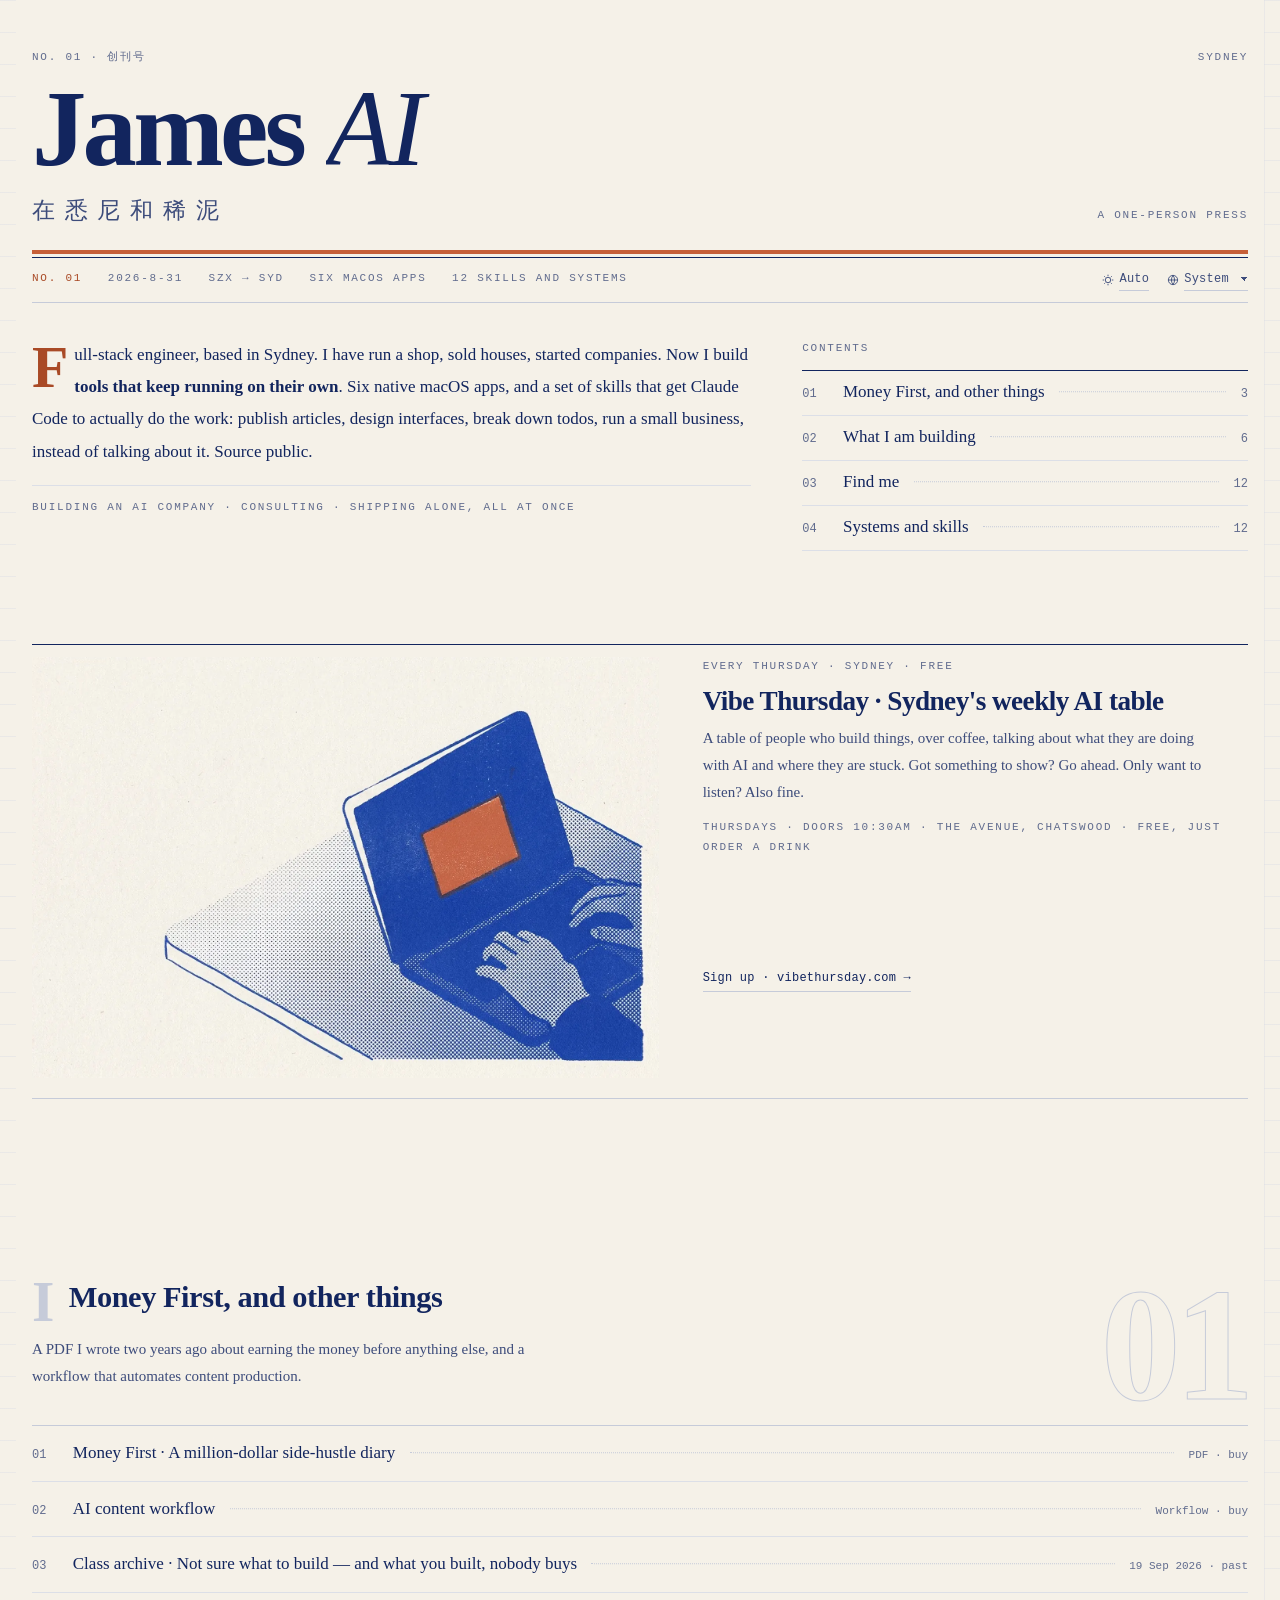
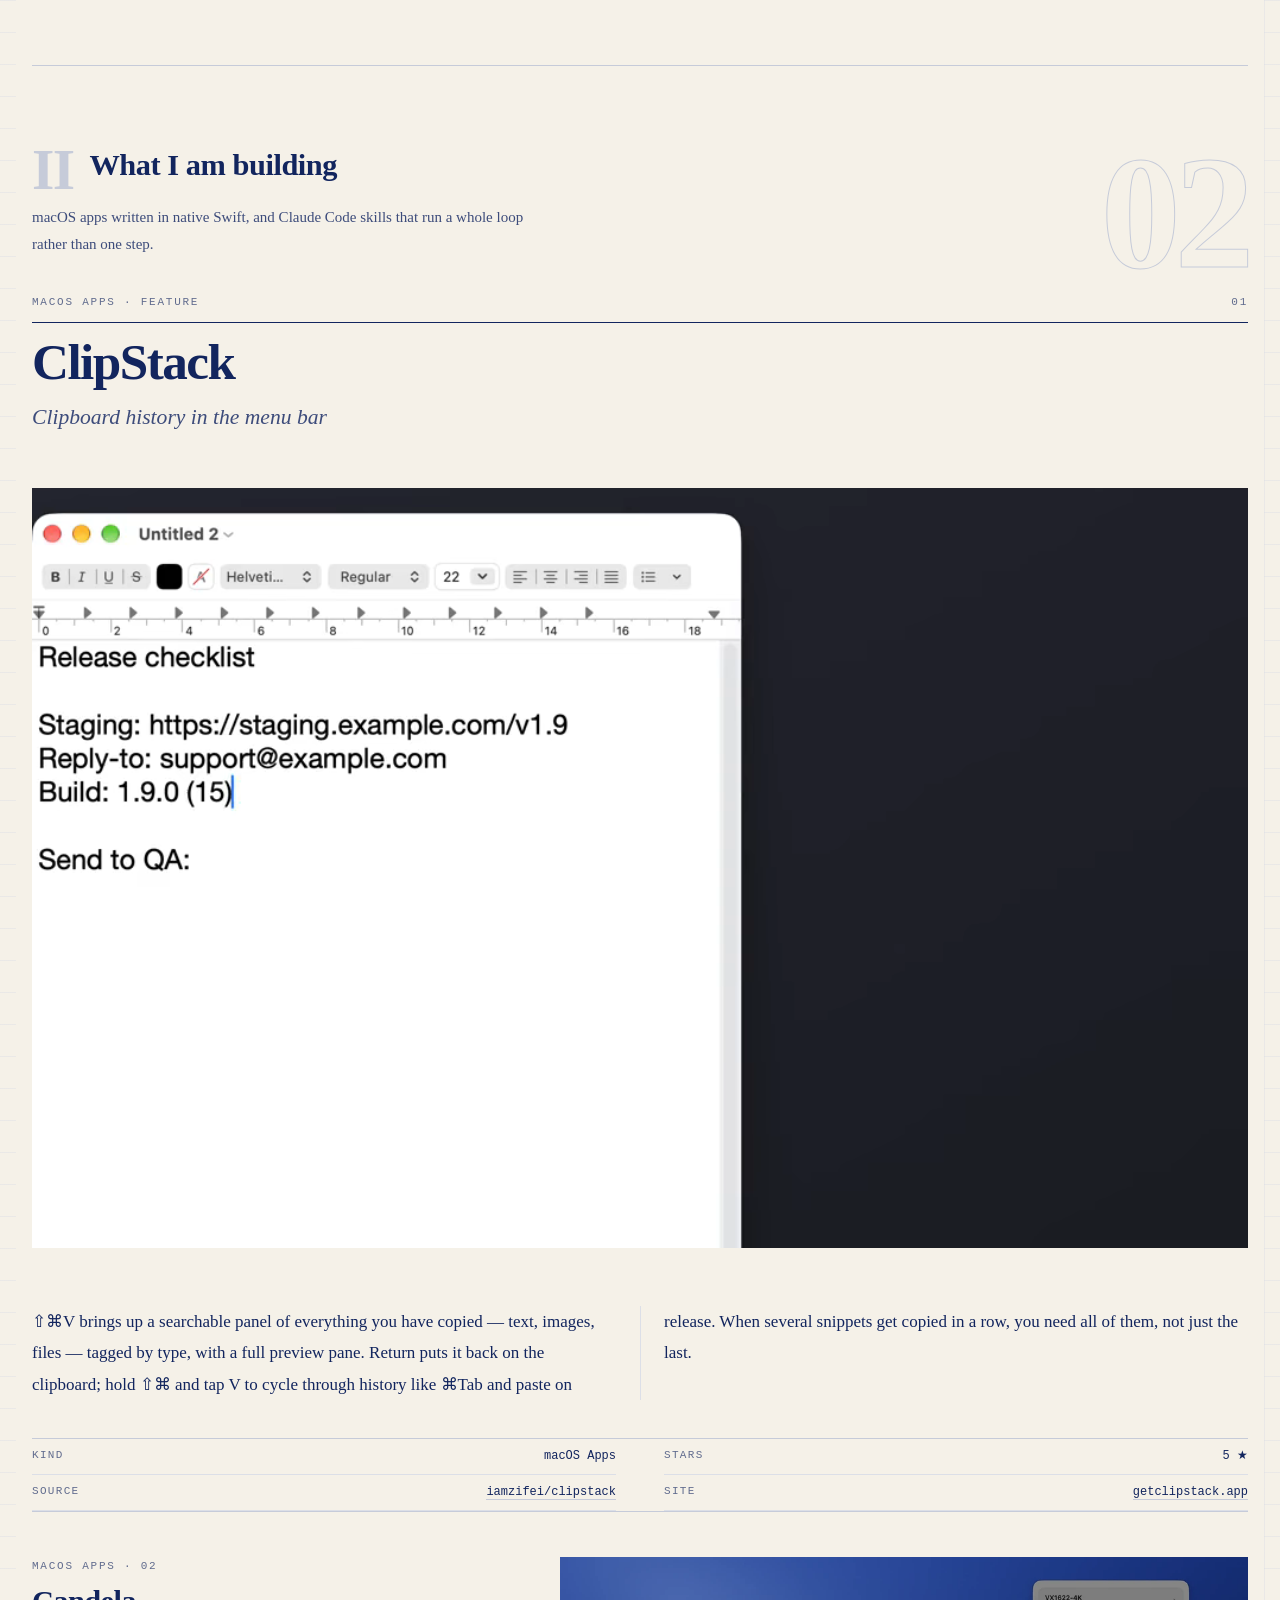
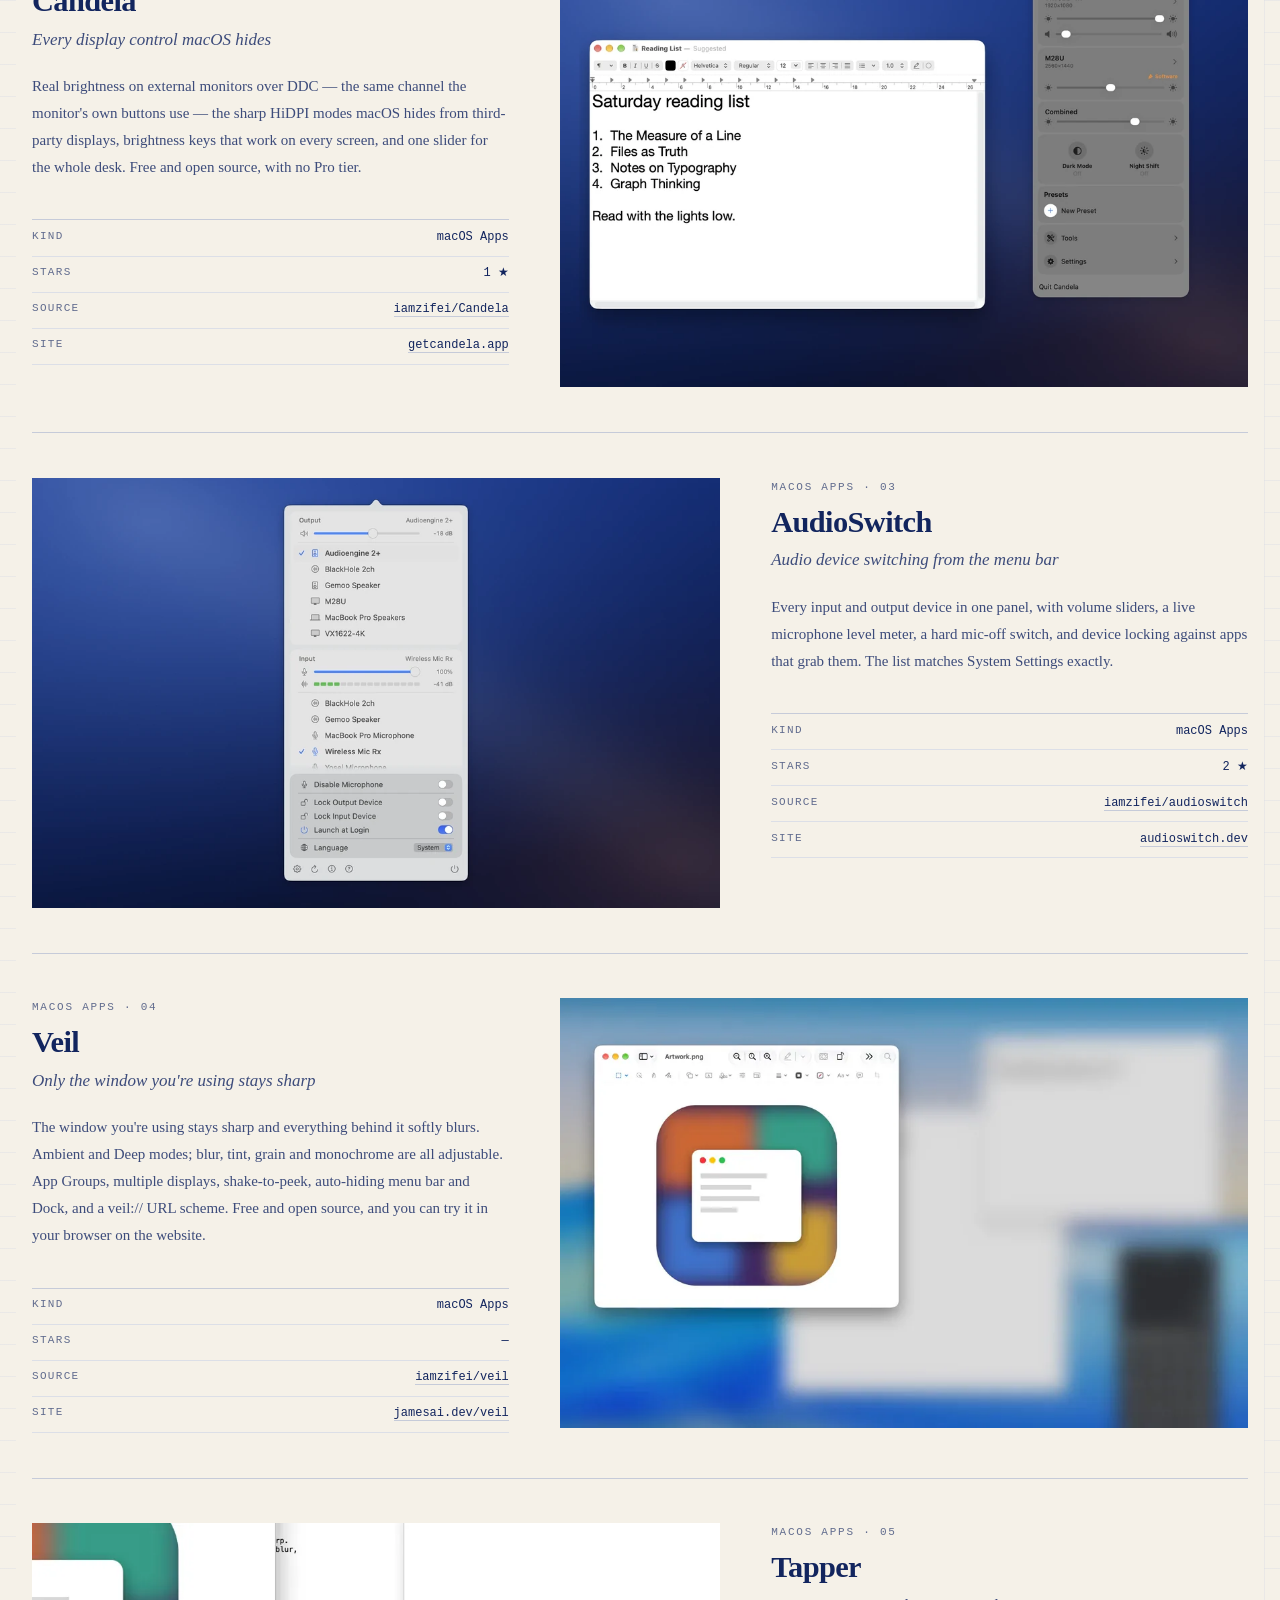
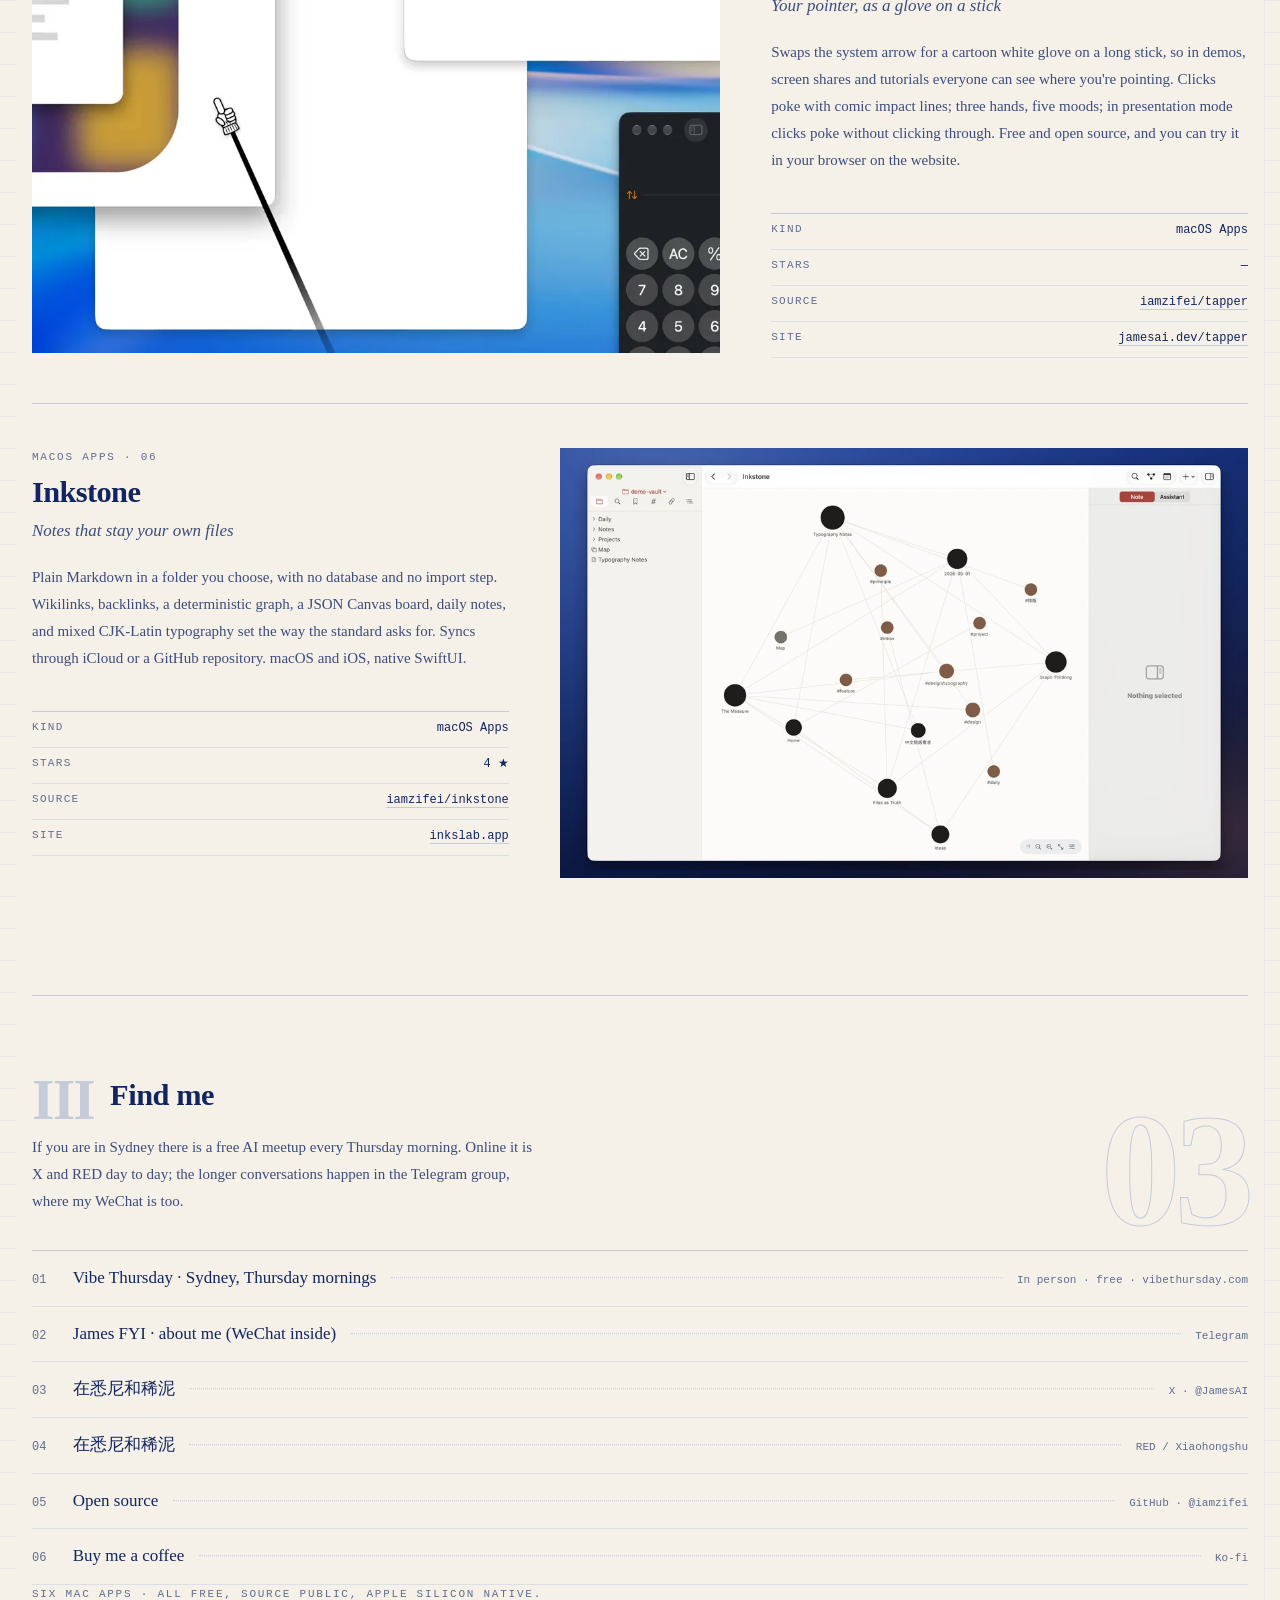
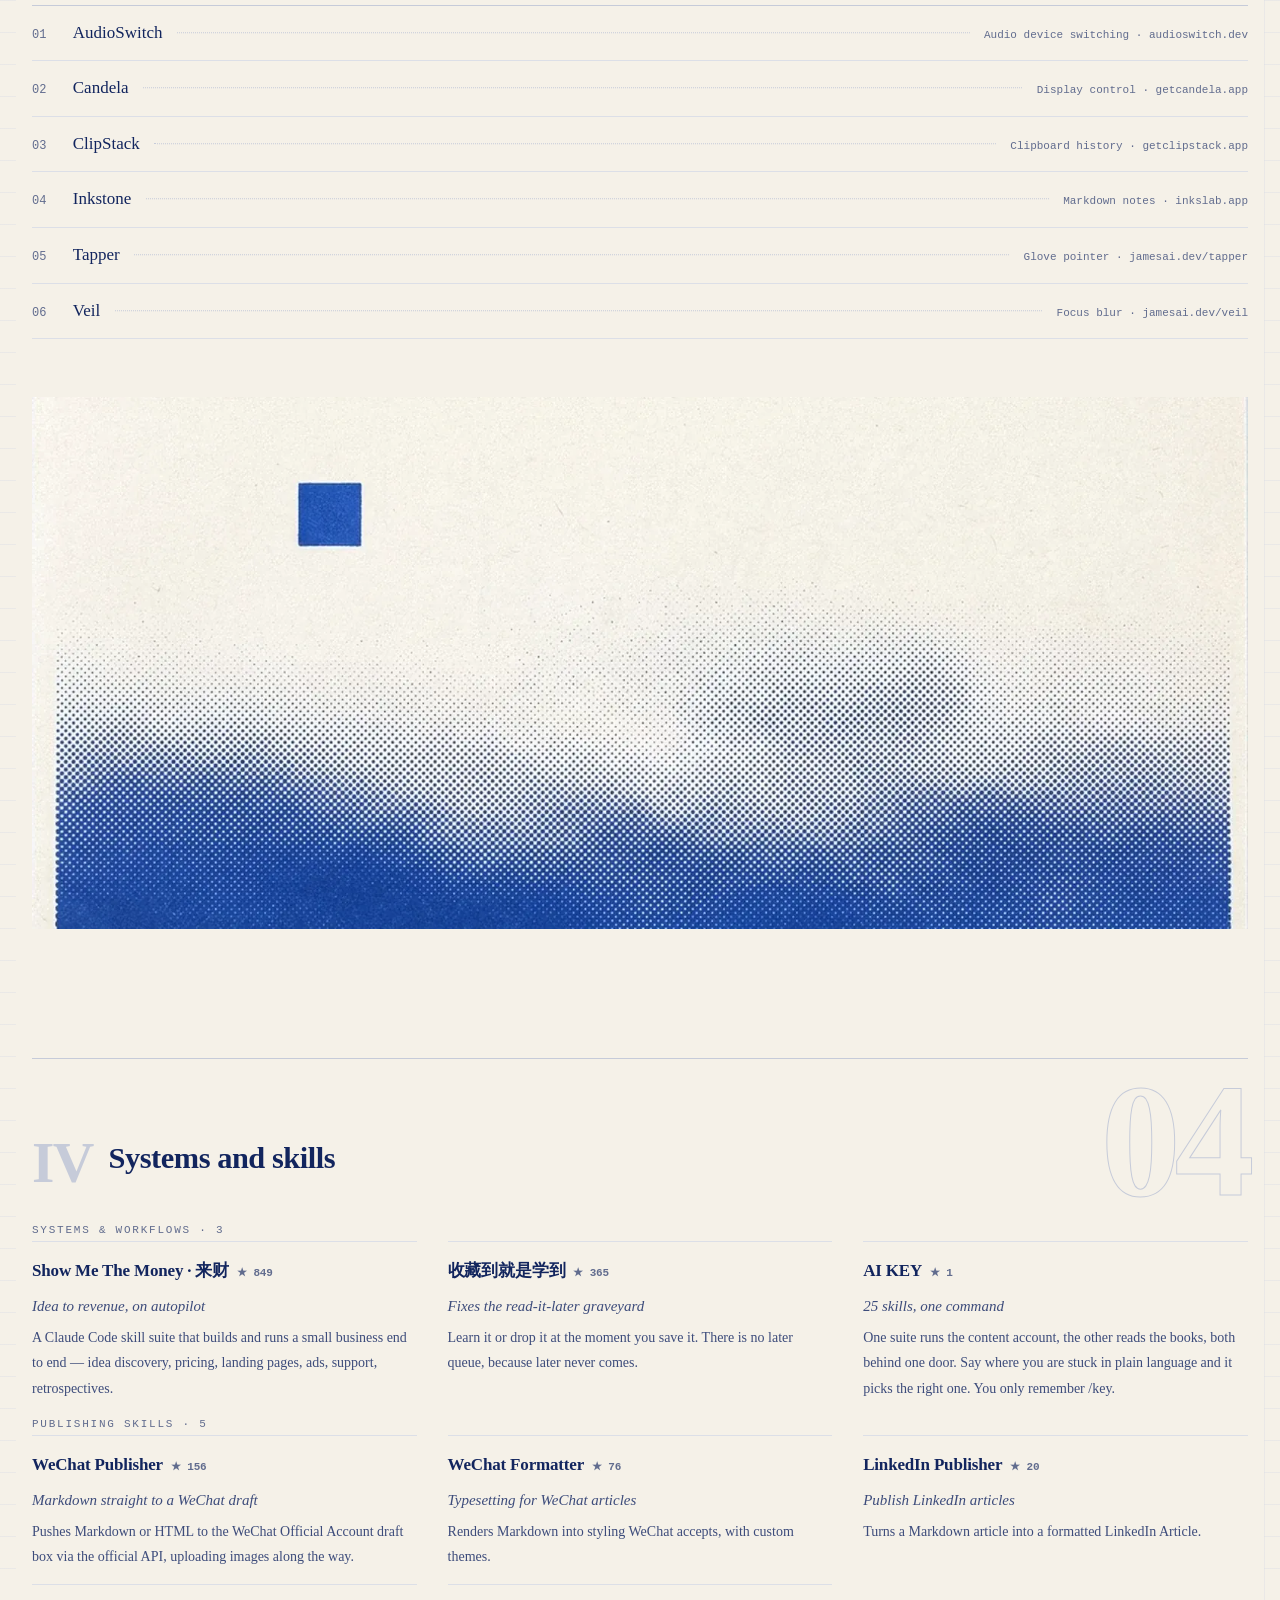
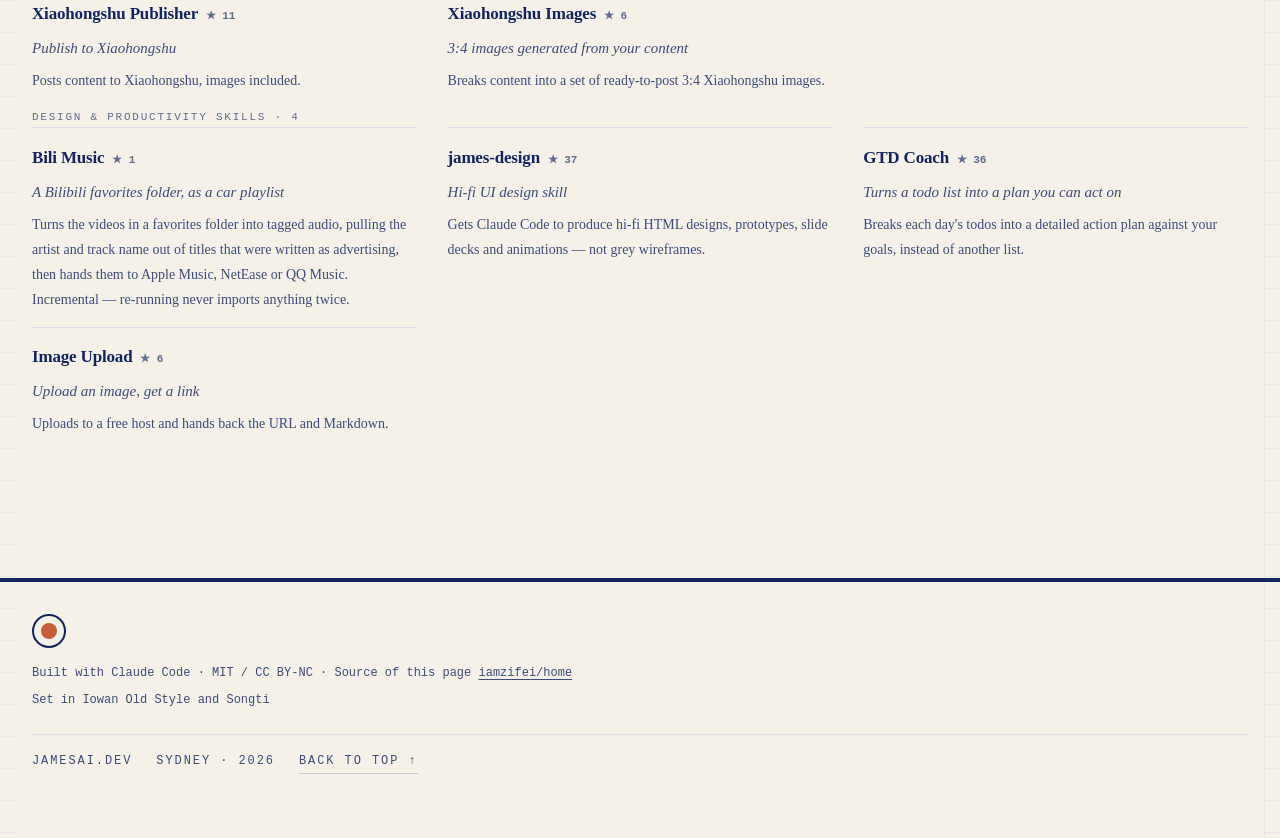
==== commit a970cc1c: "ClipStack: thumbnail and detail stills from 1.9; copy matches the app The motion thumbnail is the re" ====
--- a/index.html
+++ b/index.html
@@ -1151,7 +1151,7 @@
   }
   /* One token for every generated asset. Without it the browser keeps serving
      the file it cached under the same name after a re-shoot. */
-  var V = '?v=18';
+  var V = '?v=19';
   var CN = ['', 'I', 'II', 'III', 'IV', 'V', 'VI'];
   function pn(n) { return ('0' + n).slice(-2); }
 
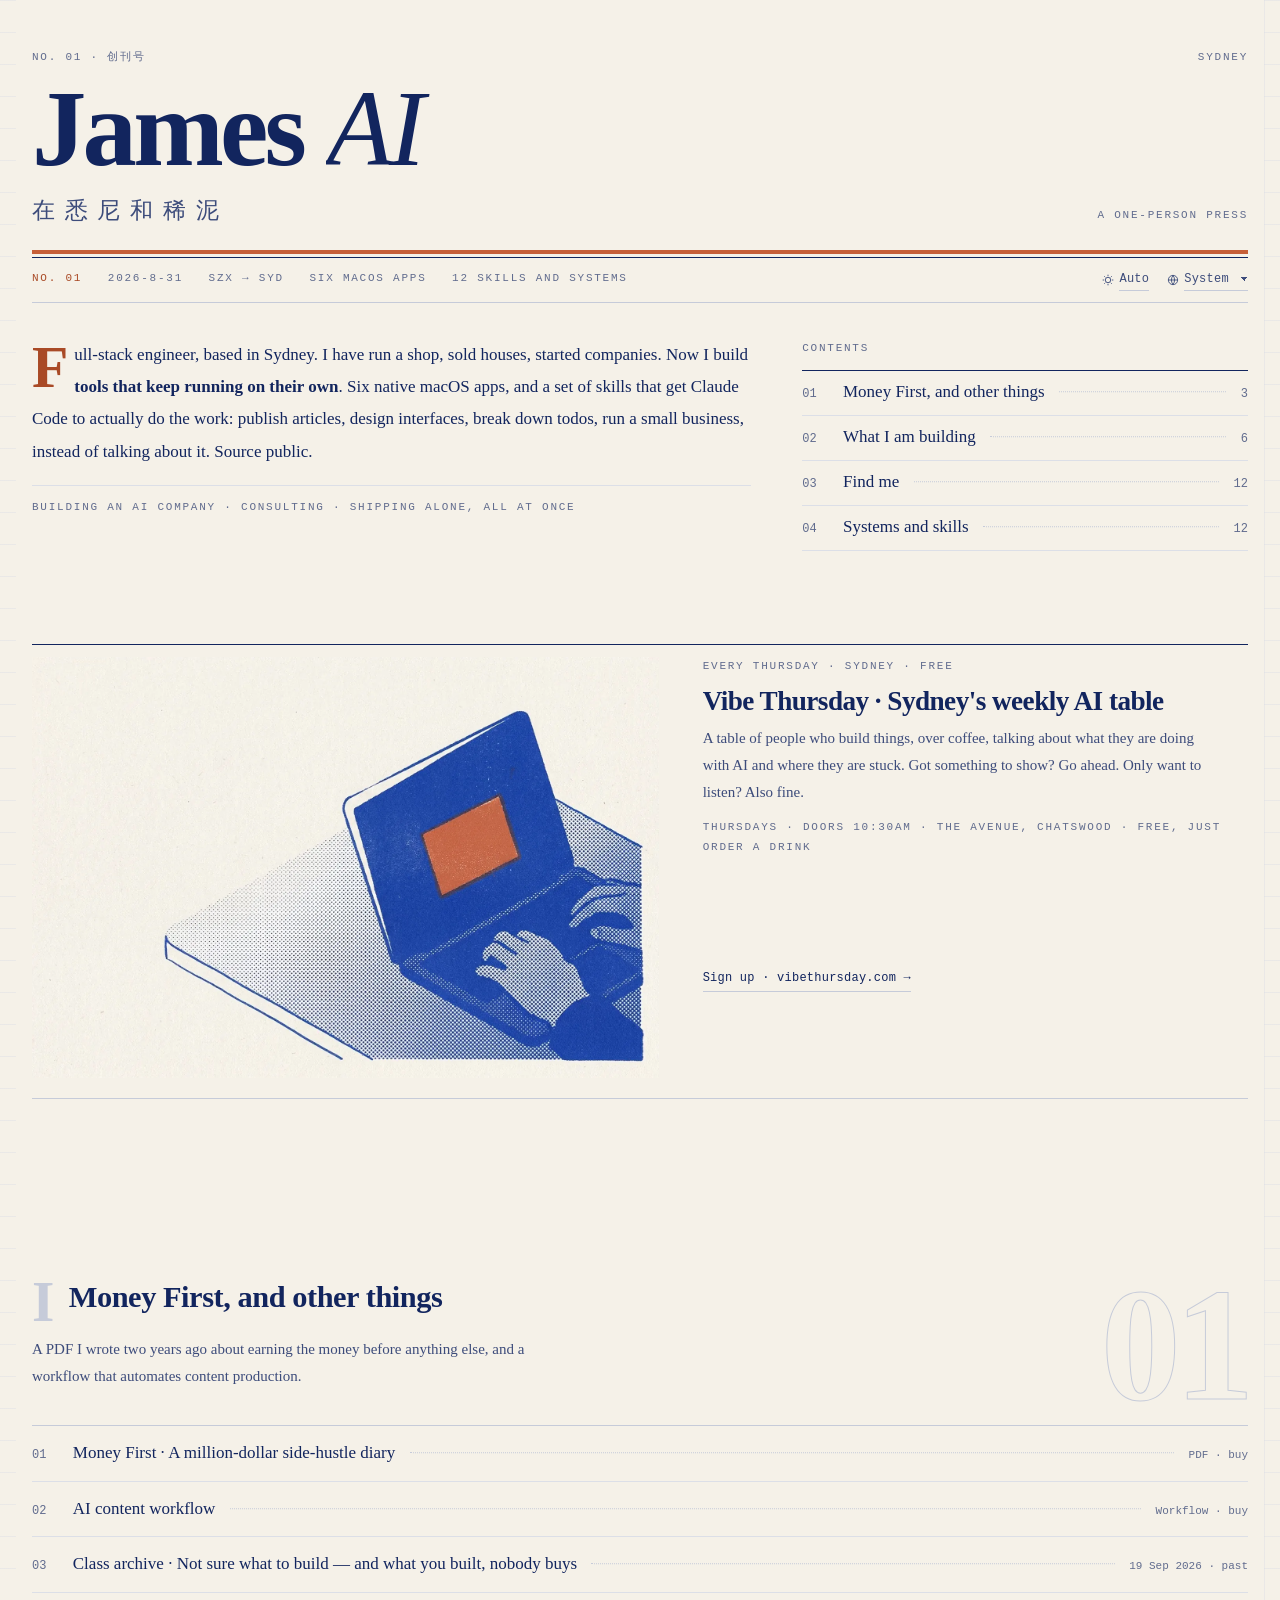
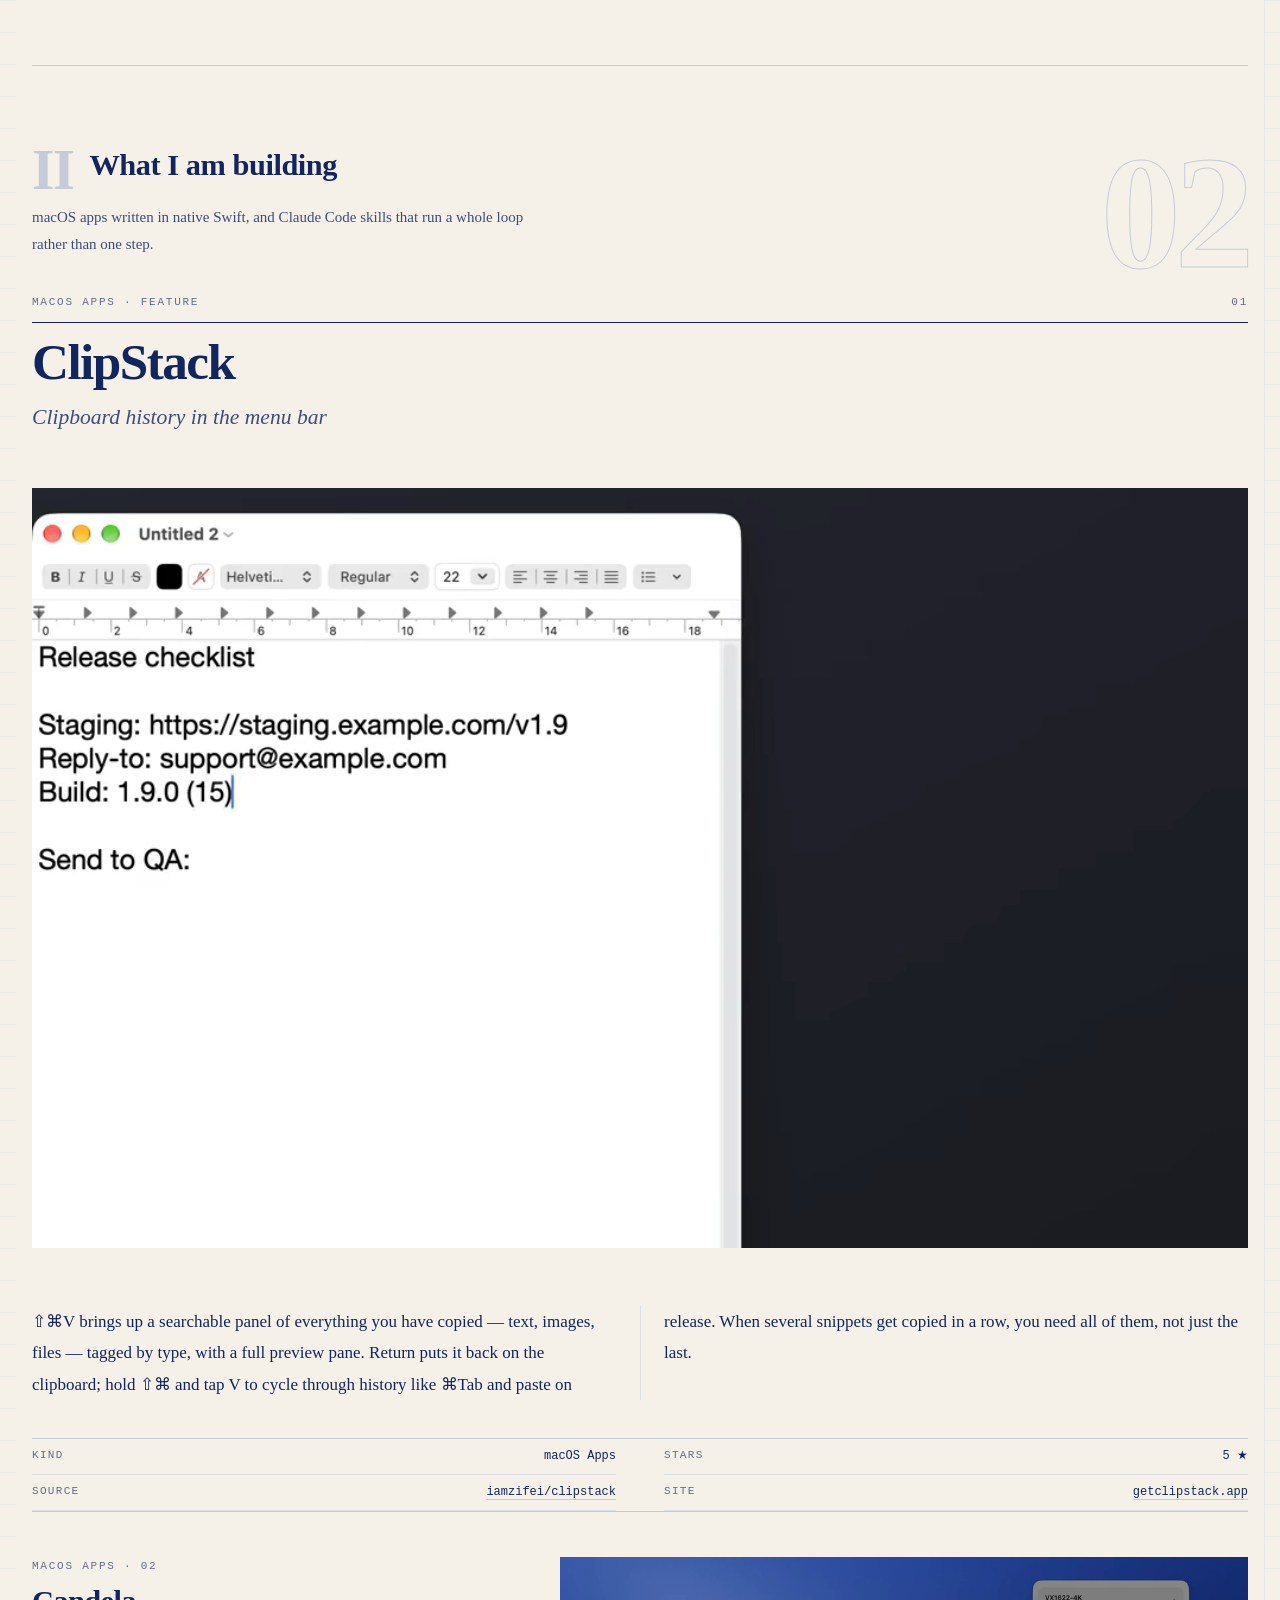
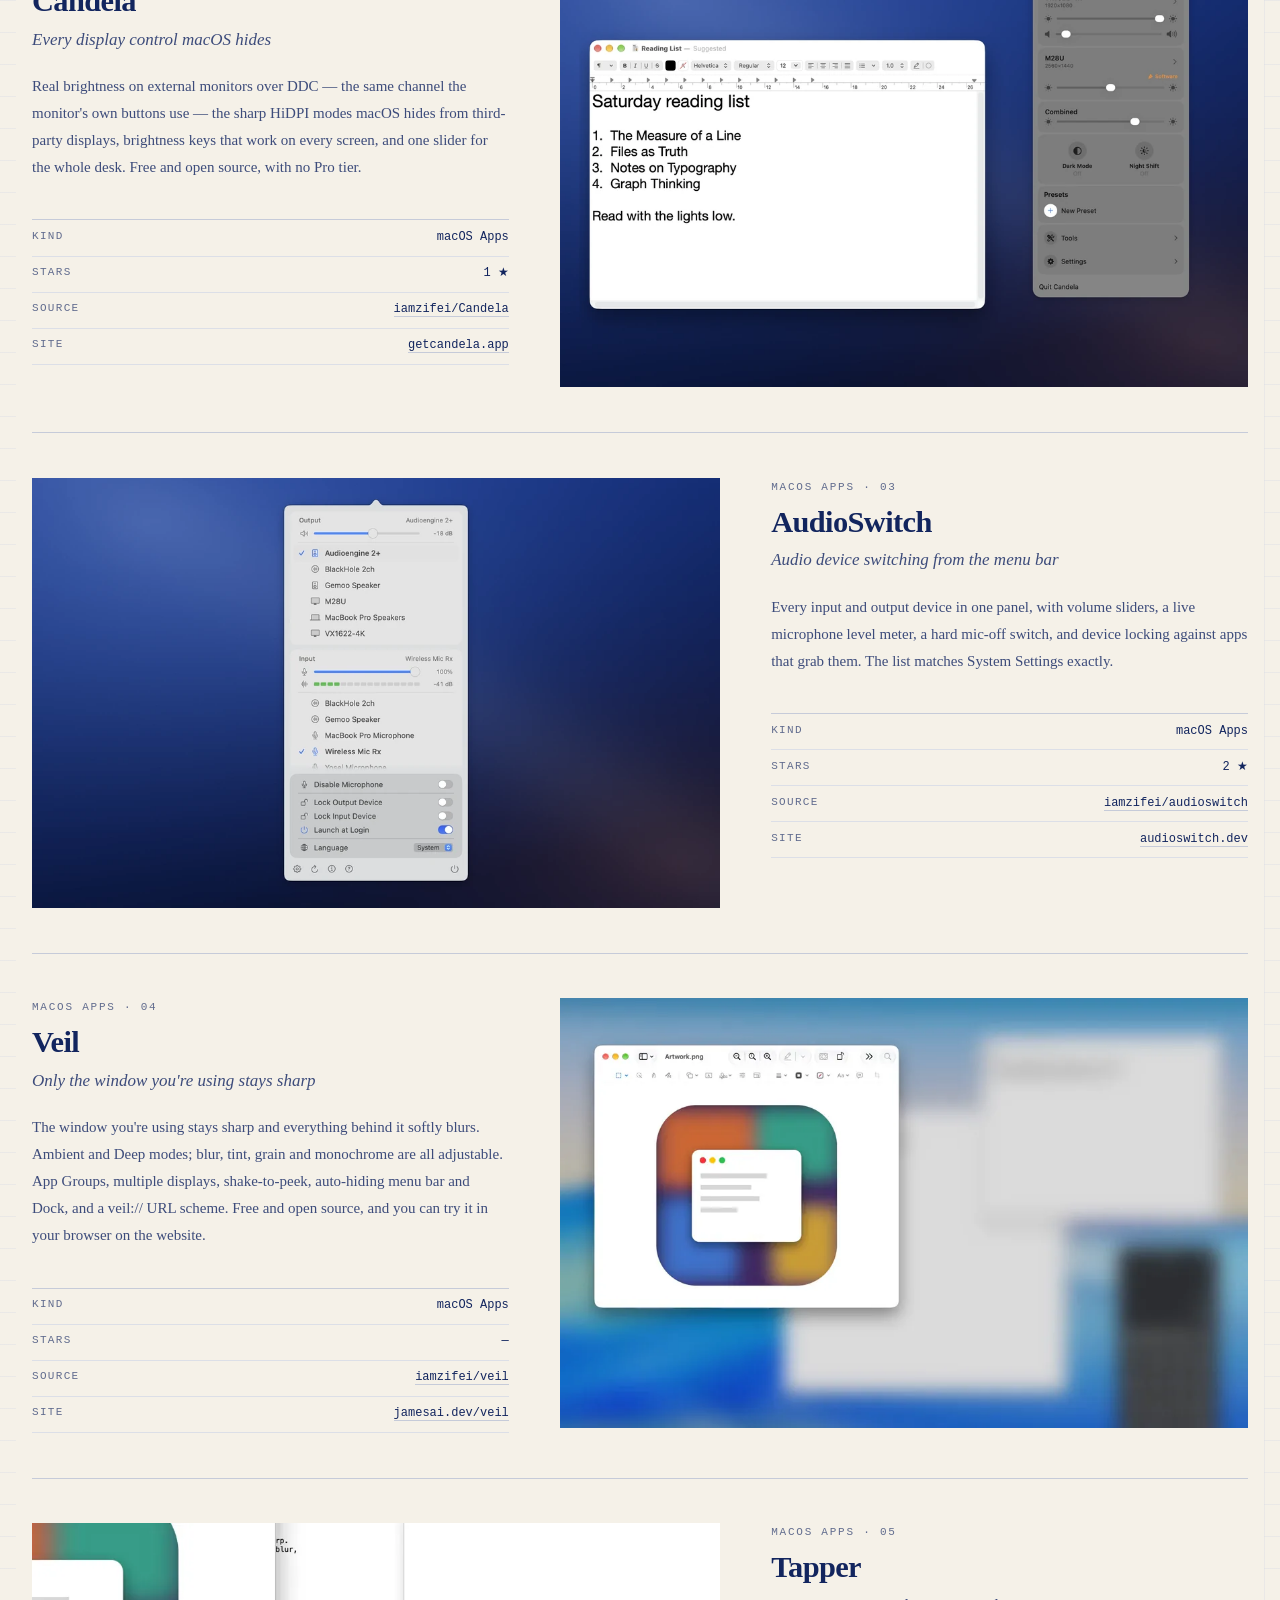
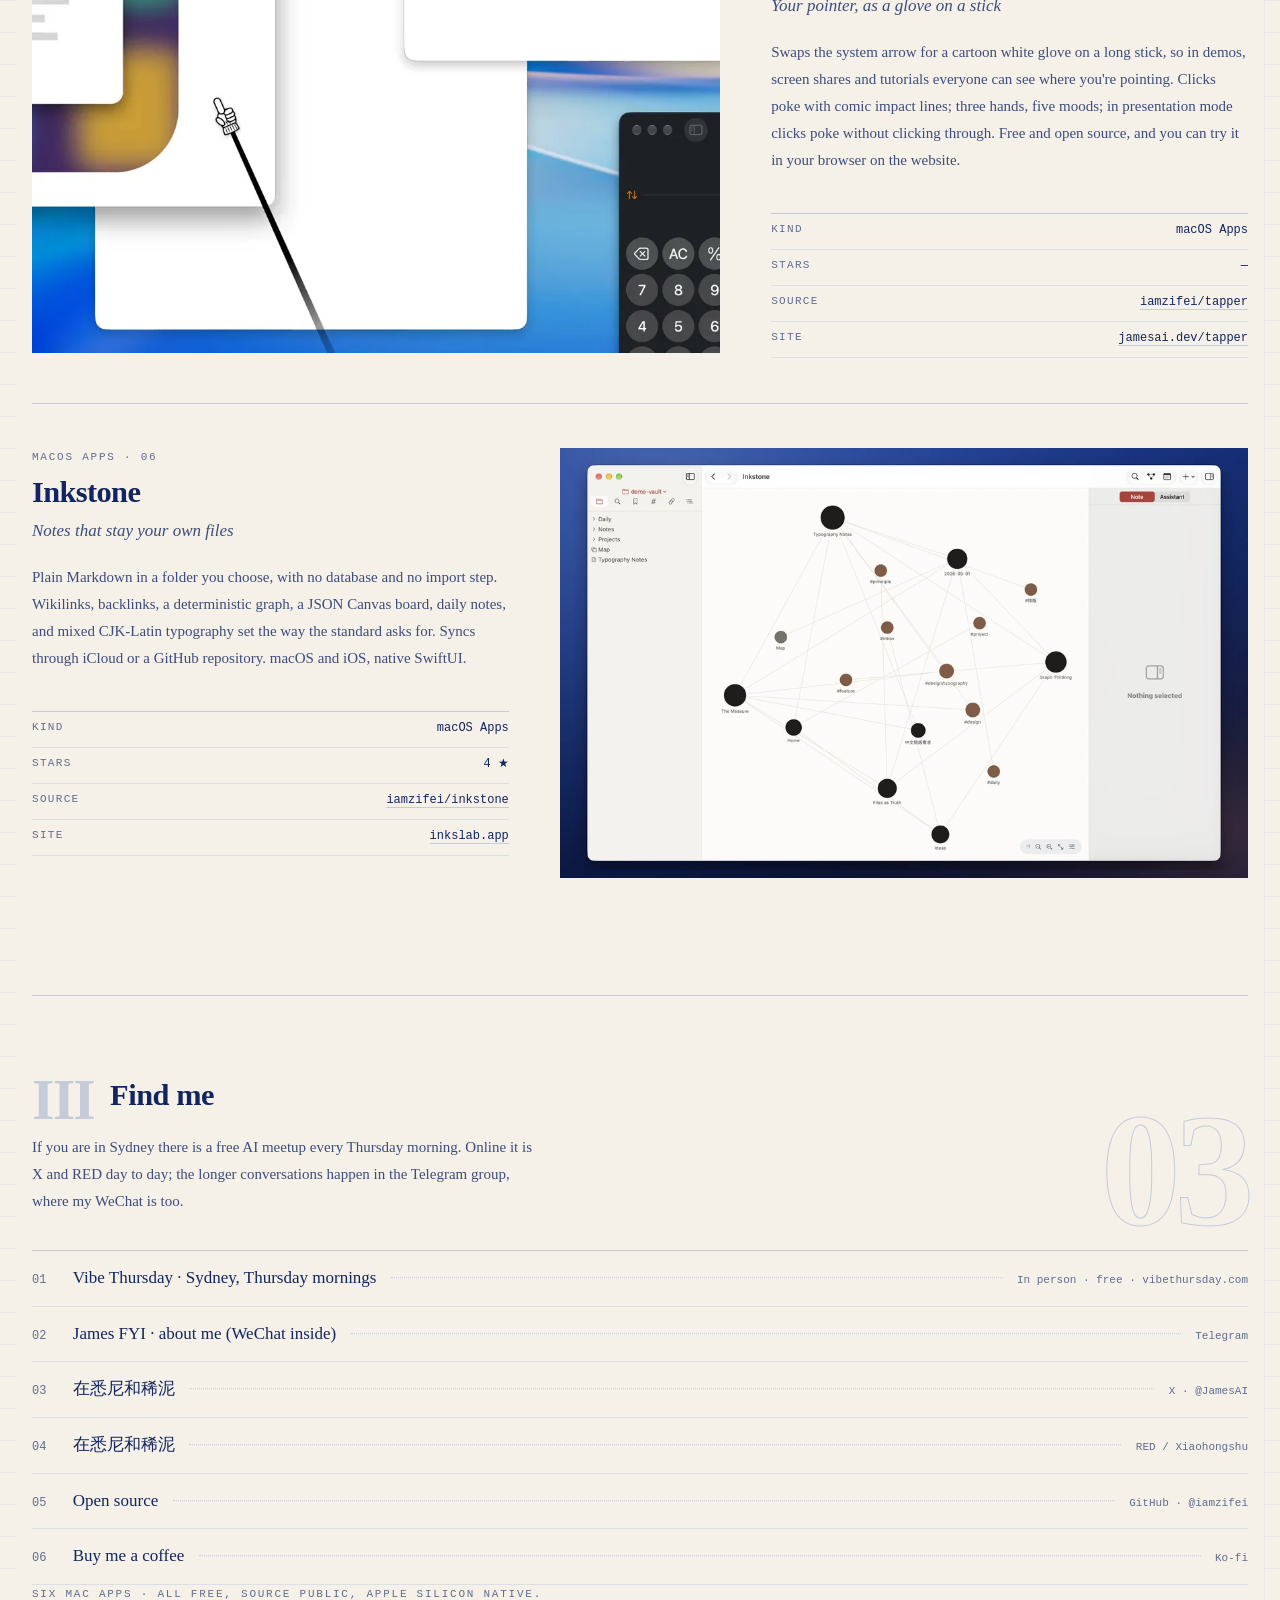
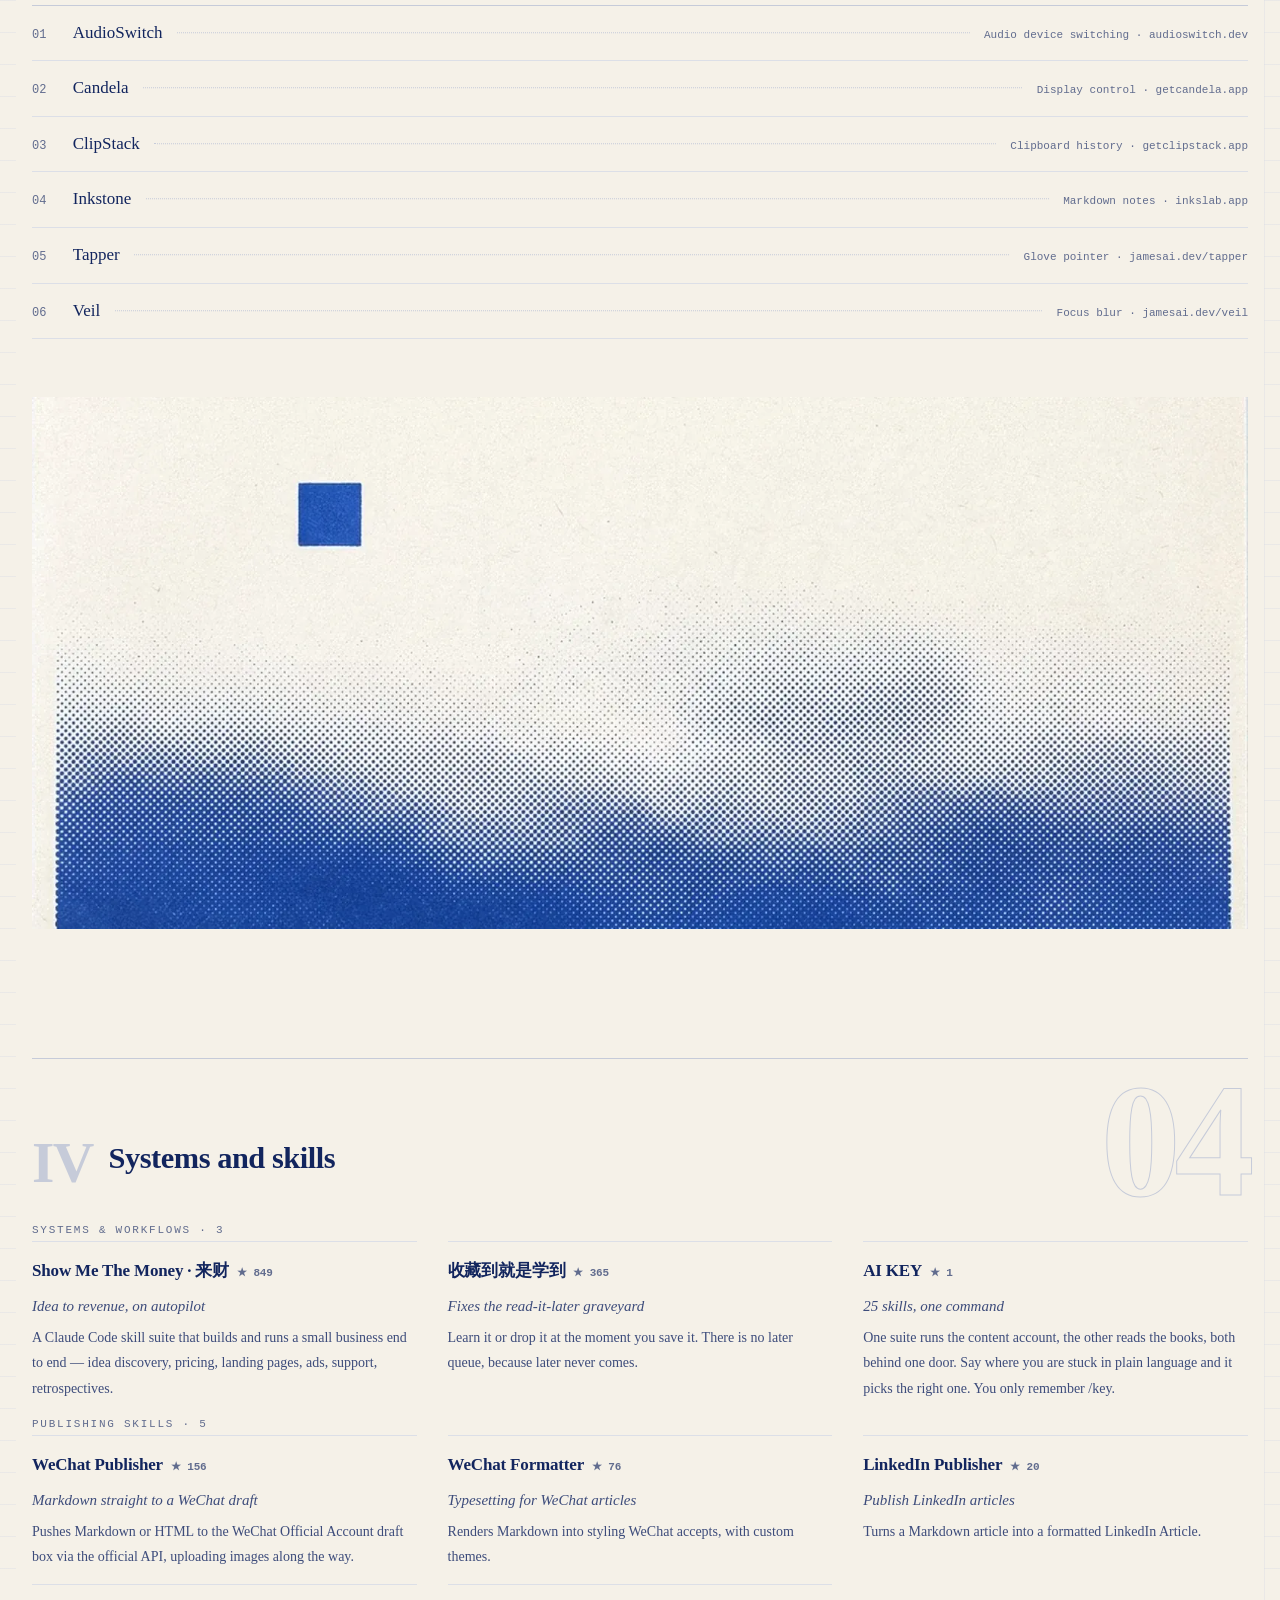
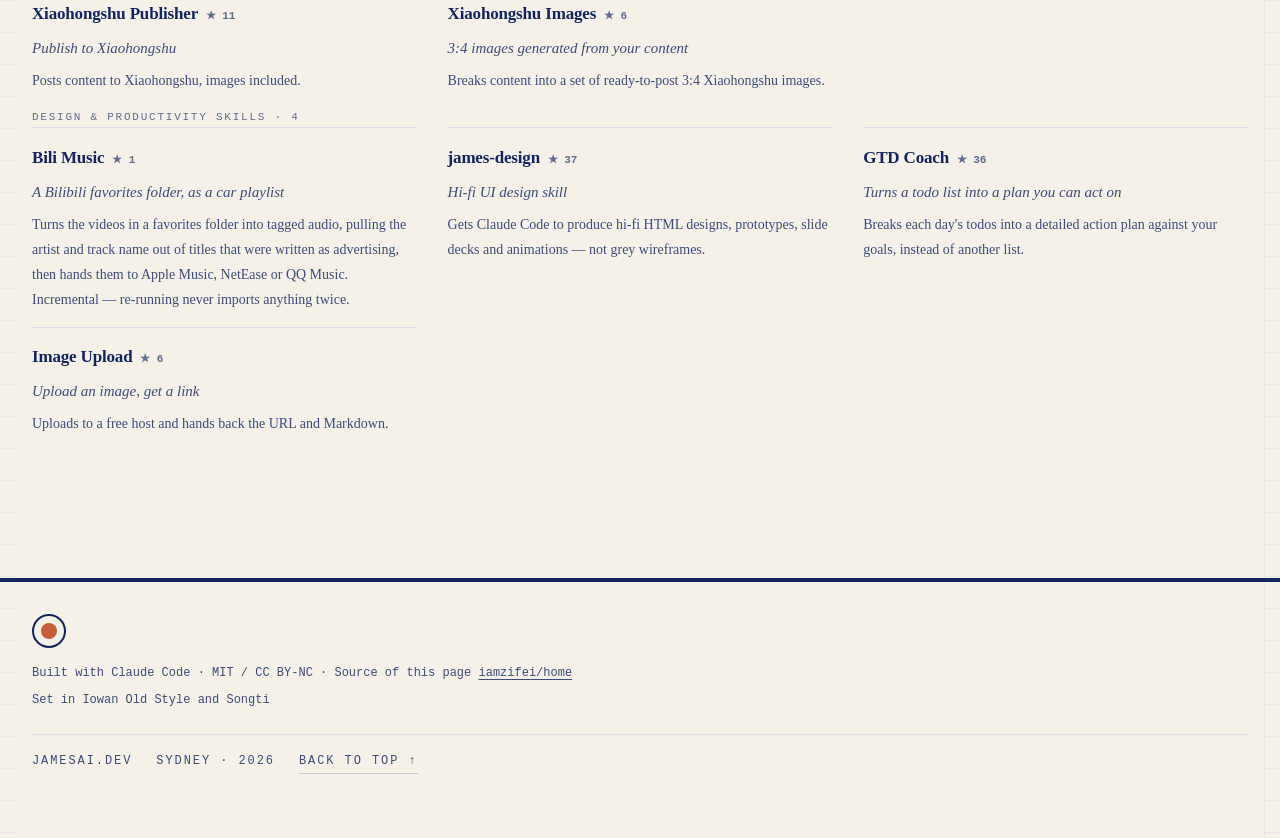
==== commit ff42ec49: "Homebrew install lines and SEO/GEO pass for Veil, Tapper and the hub - Veil and Tapper: "Or install " ====
--- a/index.html
+++ b/index.html
@@ -3,8 +3,9 @@
 <head>
 <meta charset="utf-8">
 <meta name="viewport" content="width=device-width, initial-scale=1, viewport-fit=cover">
-<title>James AI · 在悉尼和稀泥</title>
-<meta name="description" content="全栈工程师，现居悉尼。做能自己跑起来的工具：六个原生 macOS 应用，和一批让 Claude Code 真正去做事的技能。源码公开。">
+<title>James AI · 在悉尼和稀泥 · 免费 Mac 应用与 Claude Code 技能</title>
+<meta name="description" content="全栈工程师 James，现居悉尼。六个免费的原生 macOS 应用（ClipStack、Candela、AudioSwitch、Veil、Tapper、Inkstone，都能用 Homebrew 安装），和一批让 Claude Code 真正去做事的技能。">
+<meta name="author" content="James">
 <meta name="theme-color" content="#F5F1E8" media="(prefers-color-scheme: light)">
 <meta name="theme-color" content="#14161C" media="(prefers-color-scheme: dark)">
 <link rel="icon" href="assets/favicon.png" sizes="48x48">
@@ -13,11 +14,201 @@
 <link rel="apple-touch-icon" href="assets/favicon-180.png">
 <link rel="canonical" href="https://jamesai.dev/">
 <meta property="og:type" content="profile">
-<meta property="og:title" content="James AI · 在悉尼和稀泥">
-<meta property="og:description" content="做能自己跑起来的工具：六个原生 macOS 应用，和让 Claude Code 真正去做事的技能。">
+<meta property="og:title" content="James AI · 在悉尼和稀泥 · 免费 Mac 应用与 Claude Code 技能">
+<meta property="og:description" content="做能自己跑起来的工具：六个免费的原生 macOS 应用，和让 Claude Code 真正去做事的技能。">
 <meta property="og:url" content="https://jamesai.dev/">
 <meta name="twitter:card" content="summary">
 <meta name="twitter:site" content="@JamesAI">
+<!-- Who runs the site and which apps it lists, for search engines and AI answers.
+     Keep the app facts in step with data.js and llms.txt. -->
+<script type="application/ld+json">
+{
+ "@context": "https://schema.org",
+ "@graph": [
+  {
+   "@type": "WebSite",
+   "@id": "https://jamesai.dev/#site",
+   "name": "James AI",
+   "url": "https://jamesai.dev/",
+   "inLanguage": [
+    "zh-Hans",
+    "zh-Hant",
+    "en"
+   ],
+   "author": {
+    "@id": "https://jamesai.dev/#james"
+   }
+  },
+  {
+   "@type": "Person",
+   "@id": "https://jamesai.dev/#james",
+   "name": "James",
+   "alternateName": "James AI",
+   "url": "https://jamesai.dev/",
+   "jobTitle": "Full-stack engineer",
+   "homeLocation": {
+    "@type": "Place",
+    "name": "Sydney, Australia"
+   },
+   "sameAs": [
+    "https://github.com/iamzifei",
+    "https://x.com/JamesAI"
+   ]
+  },
+  {
+   "@type": "ItemList",
+   "name": "Free Mac apps by James",
+   "numberOfItems": 6,
+   "itemListElement": [
+    {
+     "@type": "ListItem",
+     "position": 1,
+     "item": {
+      "@type": "SoftwareApplication",
+      "name": "ClipStack",
+      "url": "https://getclipstack.app/",
+      "description": "Clipboard history manager in the Mac menu bar: press Shift-Cmd-V to search and paste text, images and files you copied before.",
+      "applicationCategory": "UtilitiesApplication",
+      "operatingSystem": "macOS 13.0 or later",
+      "processorRequirements": "Apple silicon",
+      "offers": {
+       "@type": "Offer",
+       "price": "0",
+       "priceCurrency": "USD"
+      },
+      "author": {
+       "@id": "https://jamesai.dev/#james"
+      },
+      "featureList": [
+       "Install with Homebrew: brew install --cask iamzifei/tap/clipstack"
+      ]
+     }
+    },
+    {
+     "@type": "ListItem",
+     "position": 2,
+     "item": {
+      "@type": "SoftwareApplication",
+      "name": "Candela",
+      "url": "https://getcandela.app/",
+      "description": "Menu-bar display control for Mac: real brightness on external monitors over DDC, hidden HiDPI modes and brightness keys for every screen.",
+      "applicationCategory": "UtilitiesApplication",
+      "operatingSystem": "macOS 26.0 or later",
+      "processorRequirements": "Apple silicon",
+      "offers": {
+       "@type": "Offer",
+       "price": "0",
+       "priceCurrency": "USD"
+      },
+      "author": {
+       "@id": "https://jamesai.dev/#james"
+      },
+      "featureList": [
+       "Install with Homebrew: brew install --cask iamzifei/tap/candela"
+      ]
+     }
+    },
+    {
+     "@type": "ListItem",
+     "position": 3,
+     "item": {
+      "@type": "SoftwareApplication",
+      "name": "AudioSwitch",
+      "url": "https://audioswitch.dev/",
+      "description": "Menu-bar audio device switcher for Mac with volume sliders, a live microphone meter, a hard mic-off switch and device locking.",
+      "applicationCategory": "UtilitiesApplication",
+      "operatingSystem": "macOS 14.0 or later",
+      "processorRequirements": "Apple silicon",
+      "offers": {
+       "@type": "Offer",
+       "price": "0",
+       "priceCurrency": "USD"
+      },
+      "author": {
+       "@id": "https://jamesai.dev/#james"
+      },
+      "featureList": [
+       "Install with Homebrew: brew install --cask iamzifei/tap/audioswitch"
+      ]
+     }
+    },
+    {
+     "@type": "ListItem",
+     "position": 4,
+     "item": {
+      "@type": "SoftwareApplication",
+      "name": "Veil",
+      "url": "https://jamesai.dev/veil/",
+      "description": "Keeps the Mac window you are working in sharp and softly blurs every window behind it, to help you focus.",
+      "applicationCategory": "UtilitiesApplication",
+      "operatingSystem": "macOS 14.0 or later",
+      "processorRequirements": "Apple silicon or Intel (universal binary)",
+      "offers": {
+       "@type": "Offer",
+       "price": "0",
+       "priceCurrency": "USD"
+      },
+      "author": {
+       "@id": "https://jamesai.dev/#james"
+      },
+      "featureList": [
+       "Install with Homebrew: brew install --cask iamzifei/tap/veil"
+      ]
+     }
+    },
+    {
+     "@type": "ListItem",
+     "position": 5,
+     "item": {
+      "@type": "SoftwareApplication",
+      "name": "Tapper",
+      "url": "https://jamesai.dev/tapper/",
+      "description": "Turns the Mac mouse pointer into a cartoon glove on a long stick, so viewers can follow your cursor in demos, screen shares and recordings.",
+      "applicationCategory": "UtilitiesApplication",
+      "operatingSystem": "macOS 14.0 or later",
+      "processorRequirements": "Apple silicon or Intel (universal binary)",
+      "offers": {
+       "@type": "Offer",
+       "price": "0",
+       "priceCurrency": "USD"
+      },
+      "author": {
+       "@id": "https://jamesai.dev/#james"
+      },
+      "featureList": [
+       "Install with Homebrew: brew install --cask iamzifei/tap/tapper"
+      ]
+     }
+    },
+    {
+     "@type": "ListItem",
+     "position": 6,
+     "item": {
+      "@type": "SoftwareApplication",
+      "name": "Inkstone",
+      "url": "https://inkslab.app/",
+      "description": "Markdown notes for Mac that stay plain files in a folder you choose, with wikilinks, backlinks, a graph and a JSON Canvas board.",
+      "applicationCategory": "UtilitiesApplication",
+      "operatingSystem": "macOS 26.0 or later",
+      "processorRequirements": "Apple silicon or Intel (universal binary)",
+      "offers": {
+       "@type": "Offer",
+       "price": "0",
+       "priceCurrency": "USD"
+      },
+      "author": {
+       "@id": "https://jamesai.dev/#james"
+      },
+      "featureList": [
+       "Install with Homebrew: brew install --cask iamzifei/tap/inkstone"
+      ]
+     }
+    }
+   ]
+  }
+ ]
+}
+</script>
 <script>
 /* Resolve day/night before the first paint. Stored choice wins; with no
    stored choice the system decides, and keeps deciding — the listener is what
@@ -1033,9 +1224,9 @@
   </div>
 </footer>
 
-<script src="data.js?v=8"></script>
+<script src="data.js?v=9"></script>
 <script src="issues.js?v=6"></script>
-<script src="i18n.js?v=5"></script>
+<script src="i18n.js?v=6"></script>
 <script>
 /* The whole edition, set from the same files the live site reads. */
 (function () {
@@ -1072,7 +1263,8 @@
     'dept.writing.kicker': '写作与产品',
     'dept.writing.note': '两年前写的一本 PDF，讲的是先把钱赚到手再谈别的；还有一套把内容生产自动化的工作流。',
     'dept.writing.title': '《搞到钱再说》与其他',
-    'doc.title': 'James AI · 在悉尼和稀泥',
+    'doc.title': 'James AI · 在悉尼和稀泥 · 免费 Mac 应用与 Claude Code 技能',
+    'doc.desc': '全栈工程师 James，现居悉尼。六个免费的原生 macOS 应用（ClipStack、Candela、AudioSwitch、Veil、Tapper、Inkstone，都能用 Homebrew 安装），和一批让 Claude Code 真正去做事的技能。',
     'html.lang': 'zh-Hans',
     'lang.system': '跟随系统',
     'link.github': '开源仓库',
@@ -1216,6 +1408,8 @@
   function render() {
     document.documentElement.lang = T('html.lang');
     document.title = T('doc.title');
+    var metaDesc = document.querySelector('meta[name="description"]');
+    if (metaDesc && T('doc.desc')) metaDesc.setAttribute('content', T('doc.desc'));
     dataLang = T('data.lang') || 'en';
 
     document.getElementById('skip').textContent = T('p.skip');
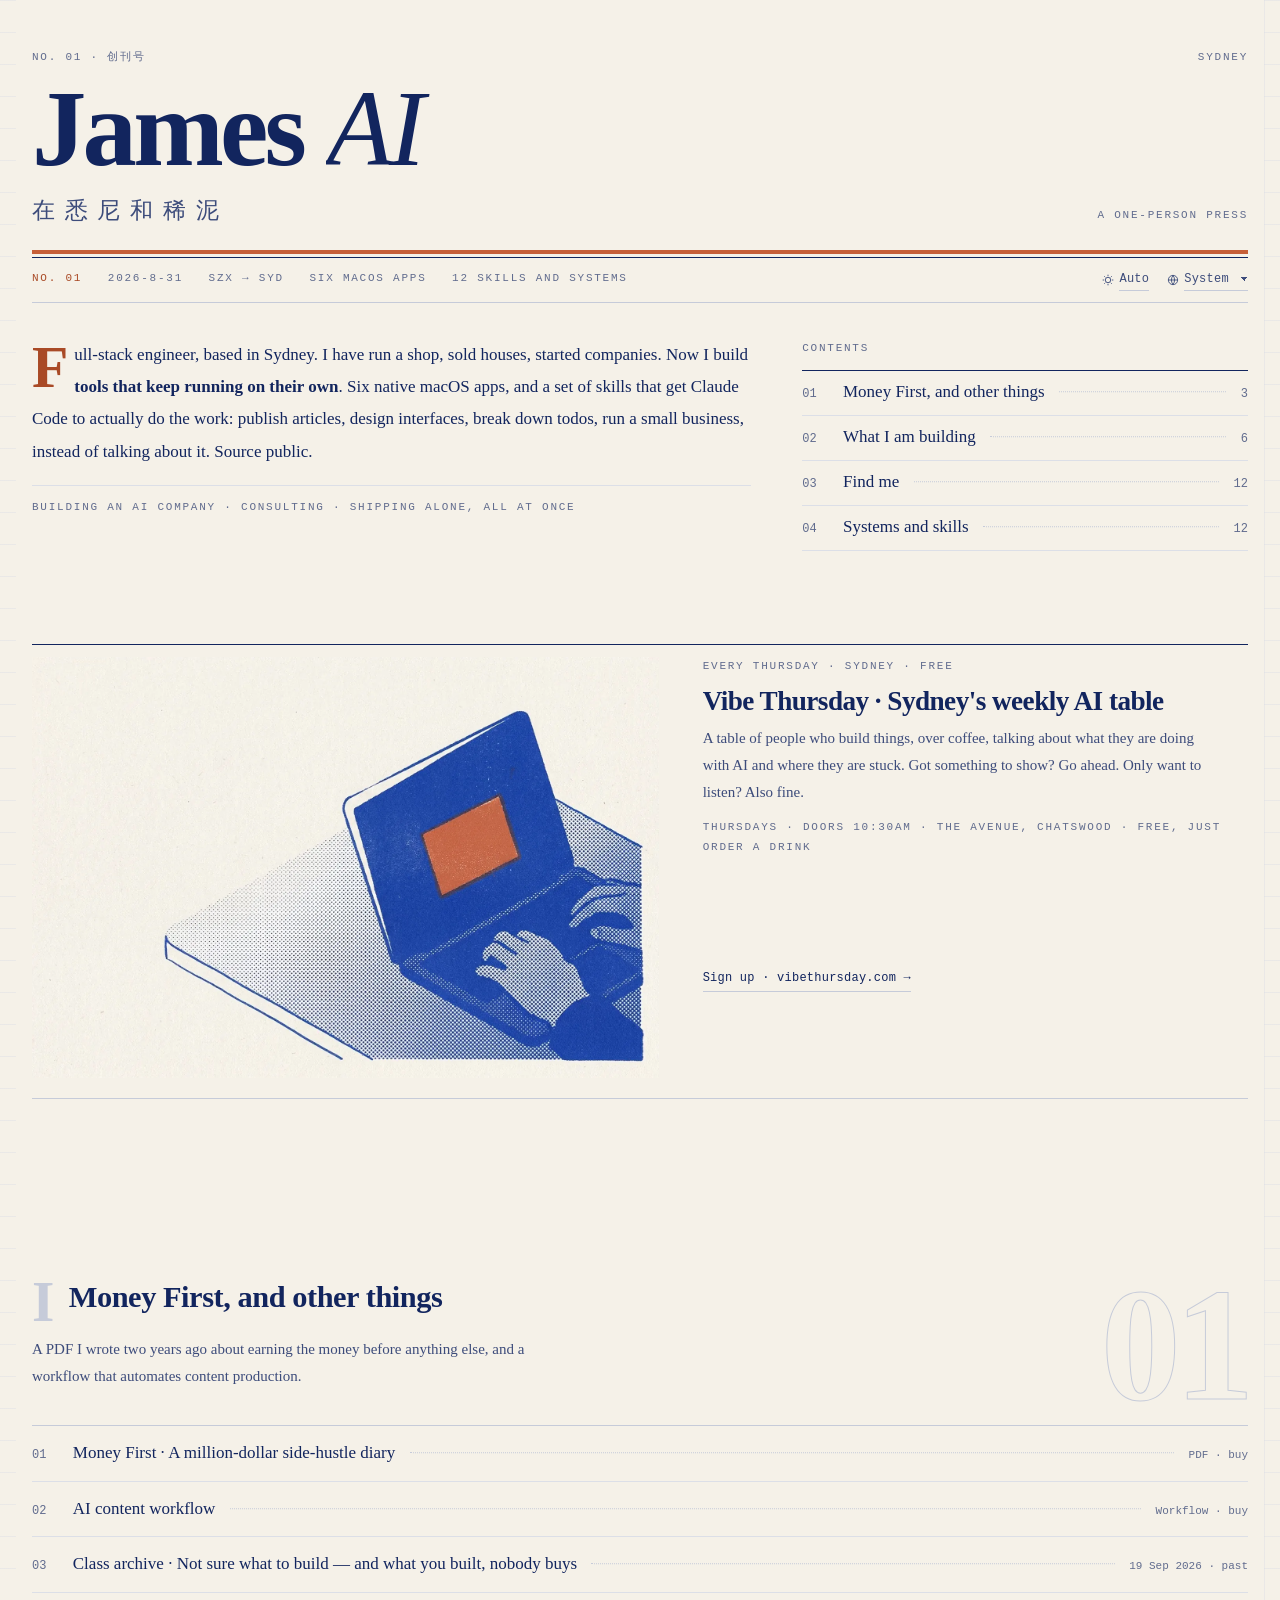
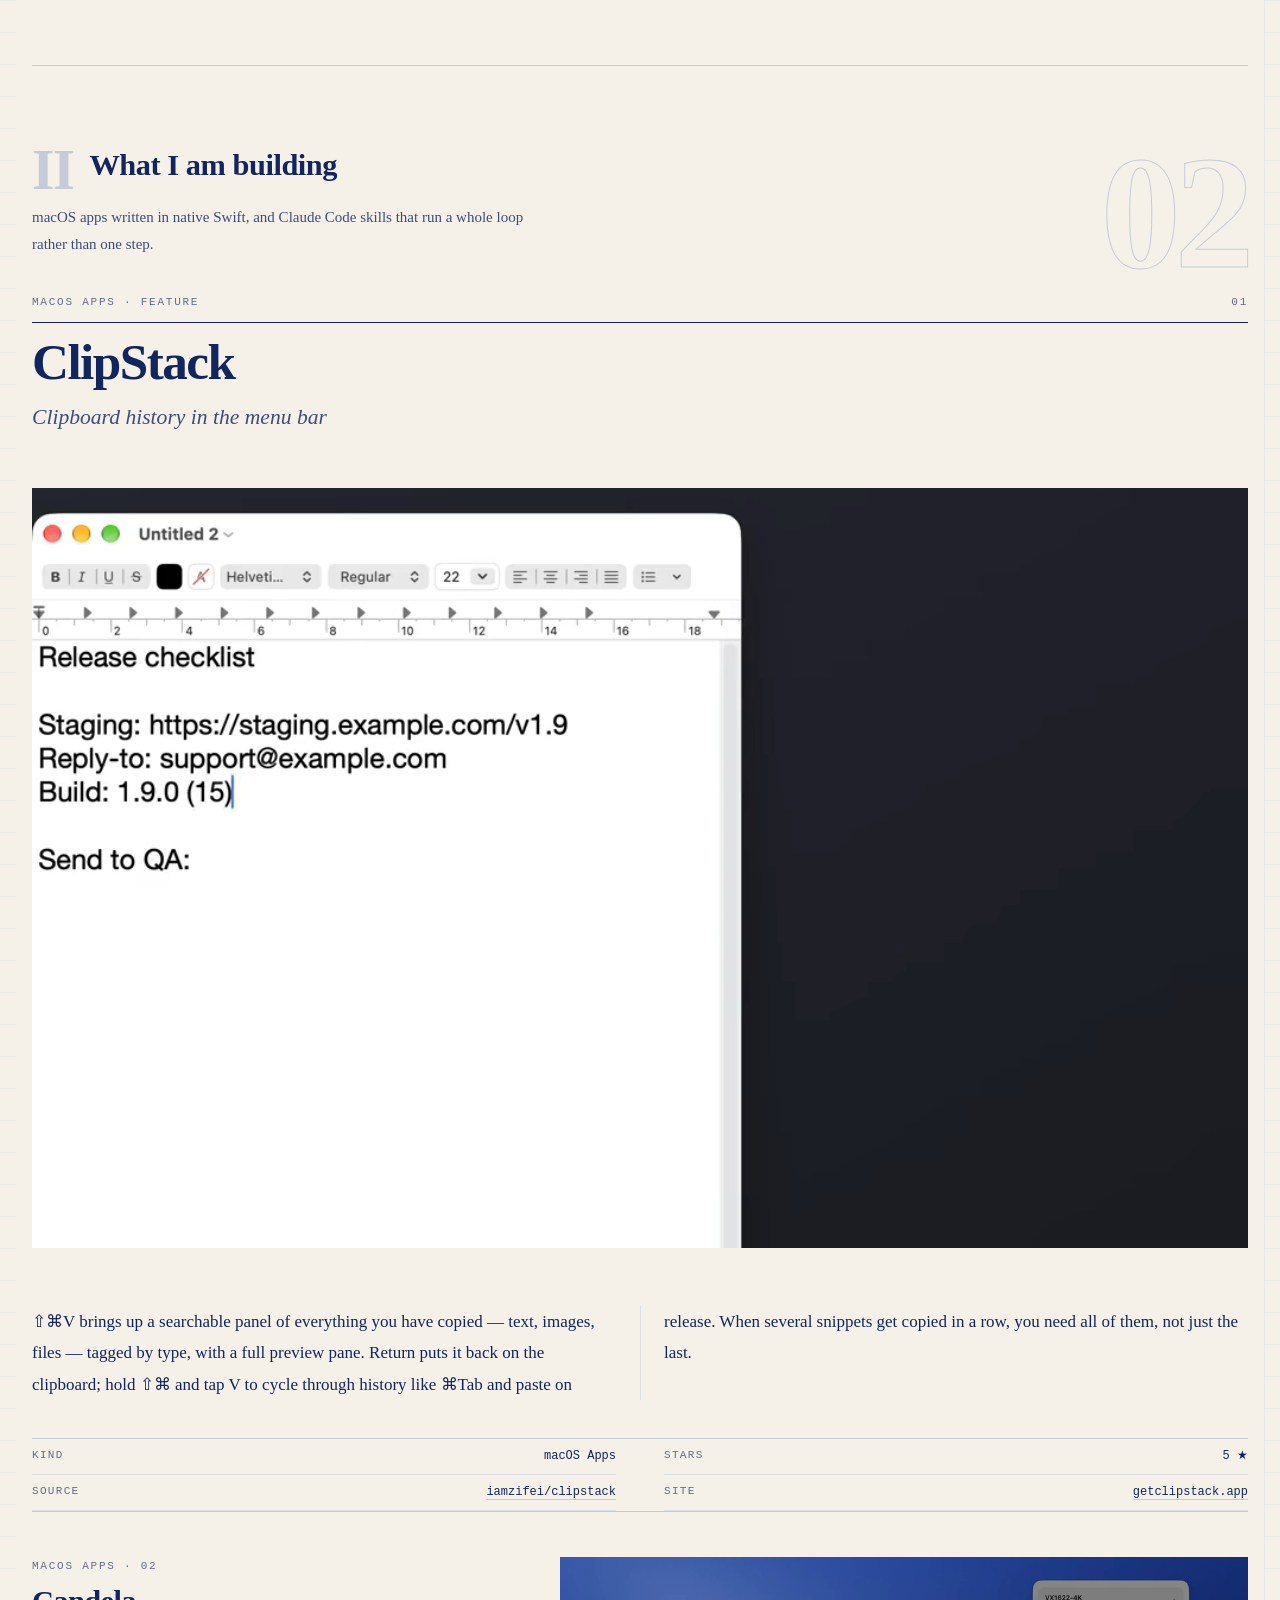
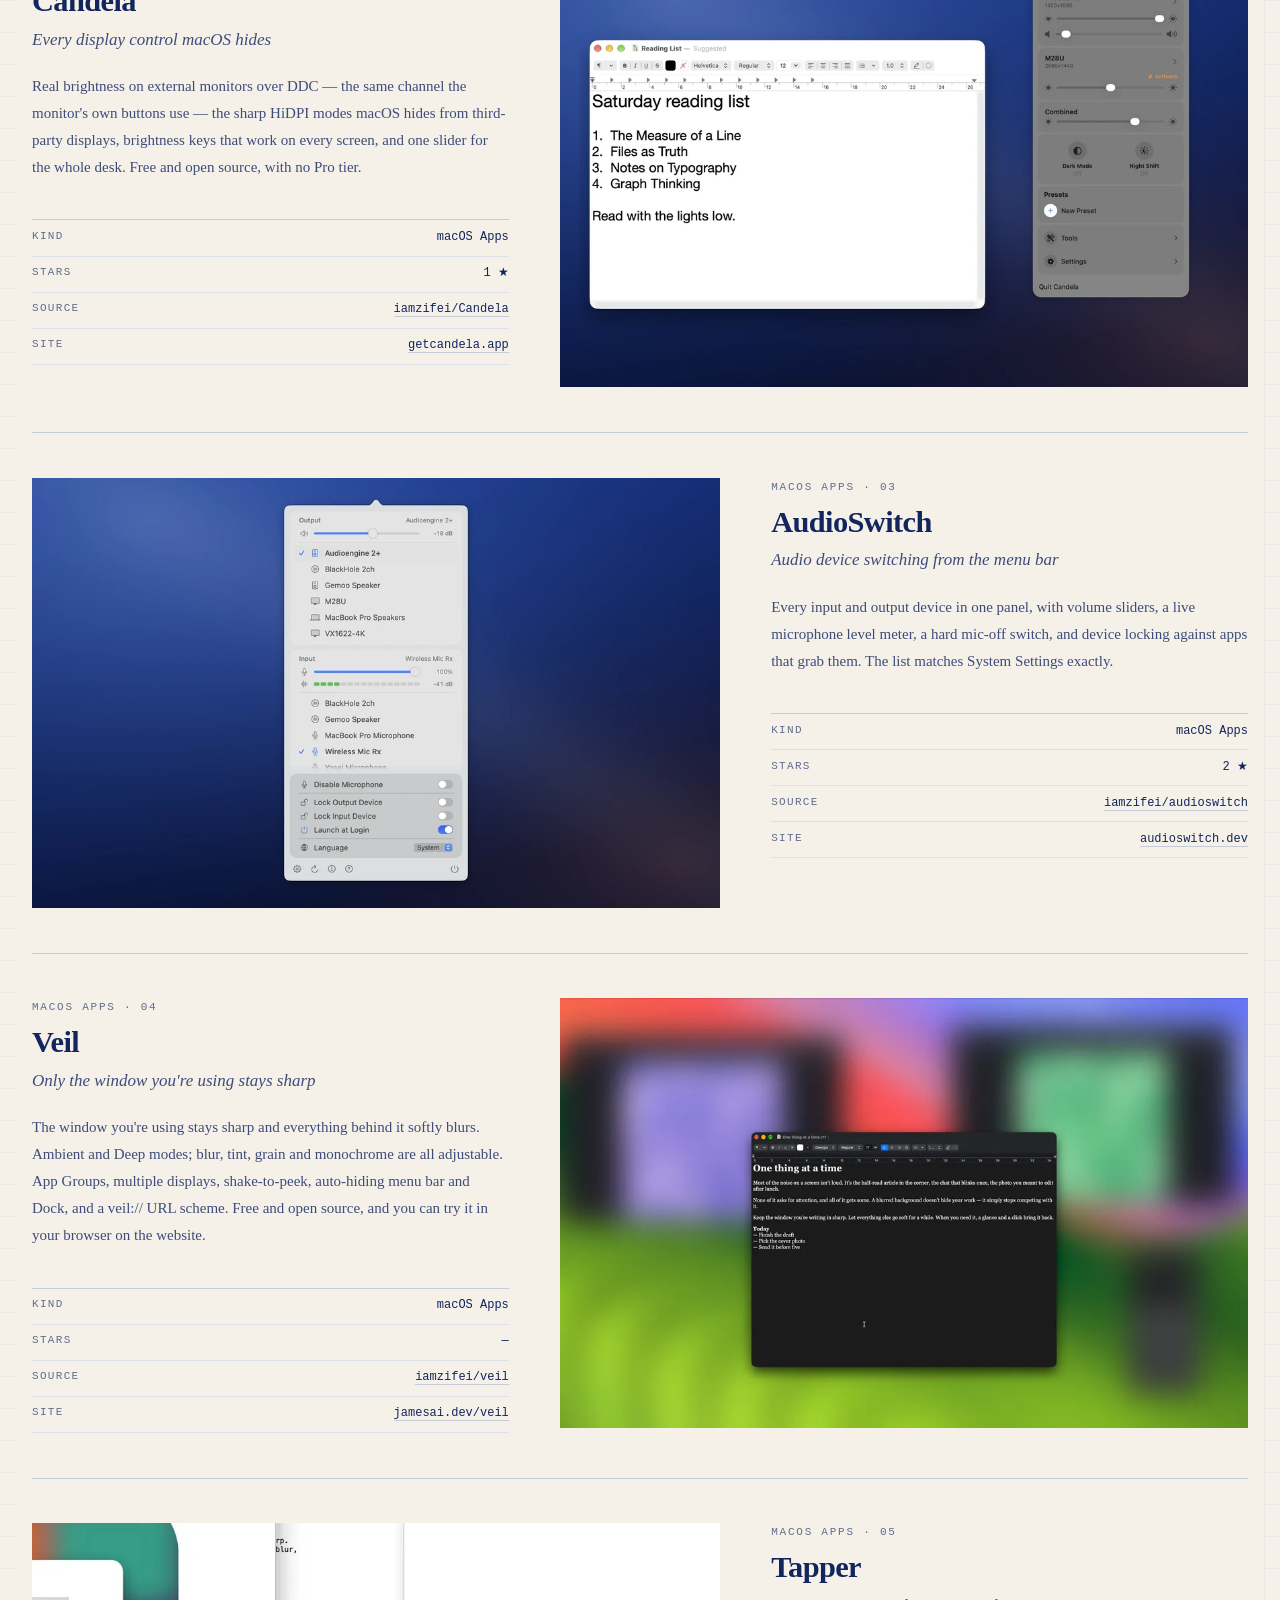
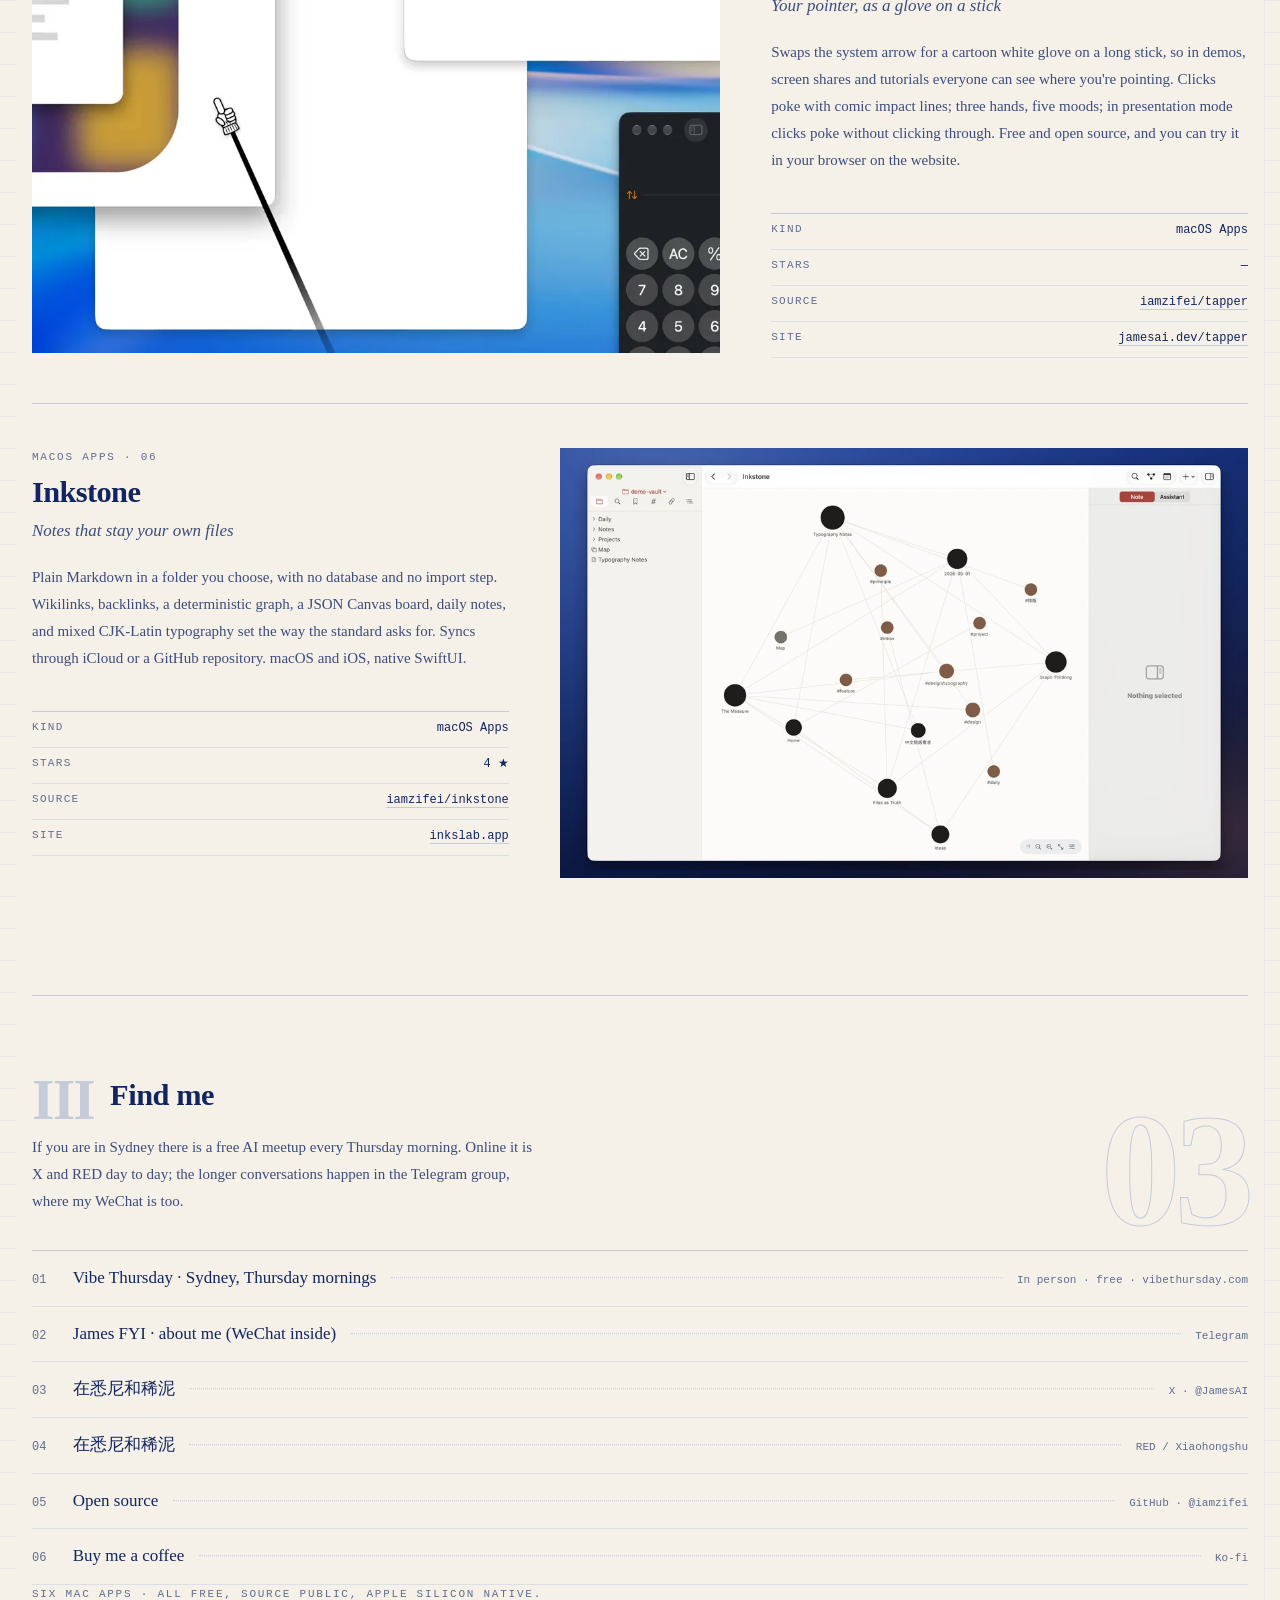
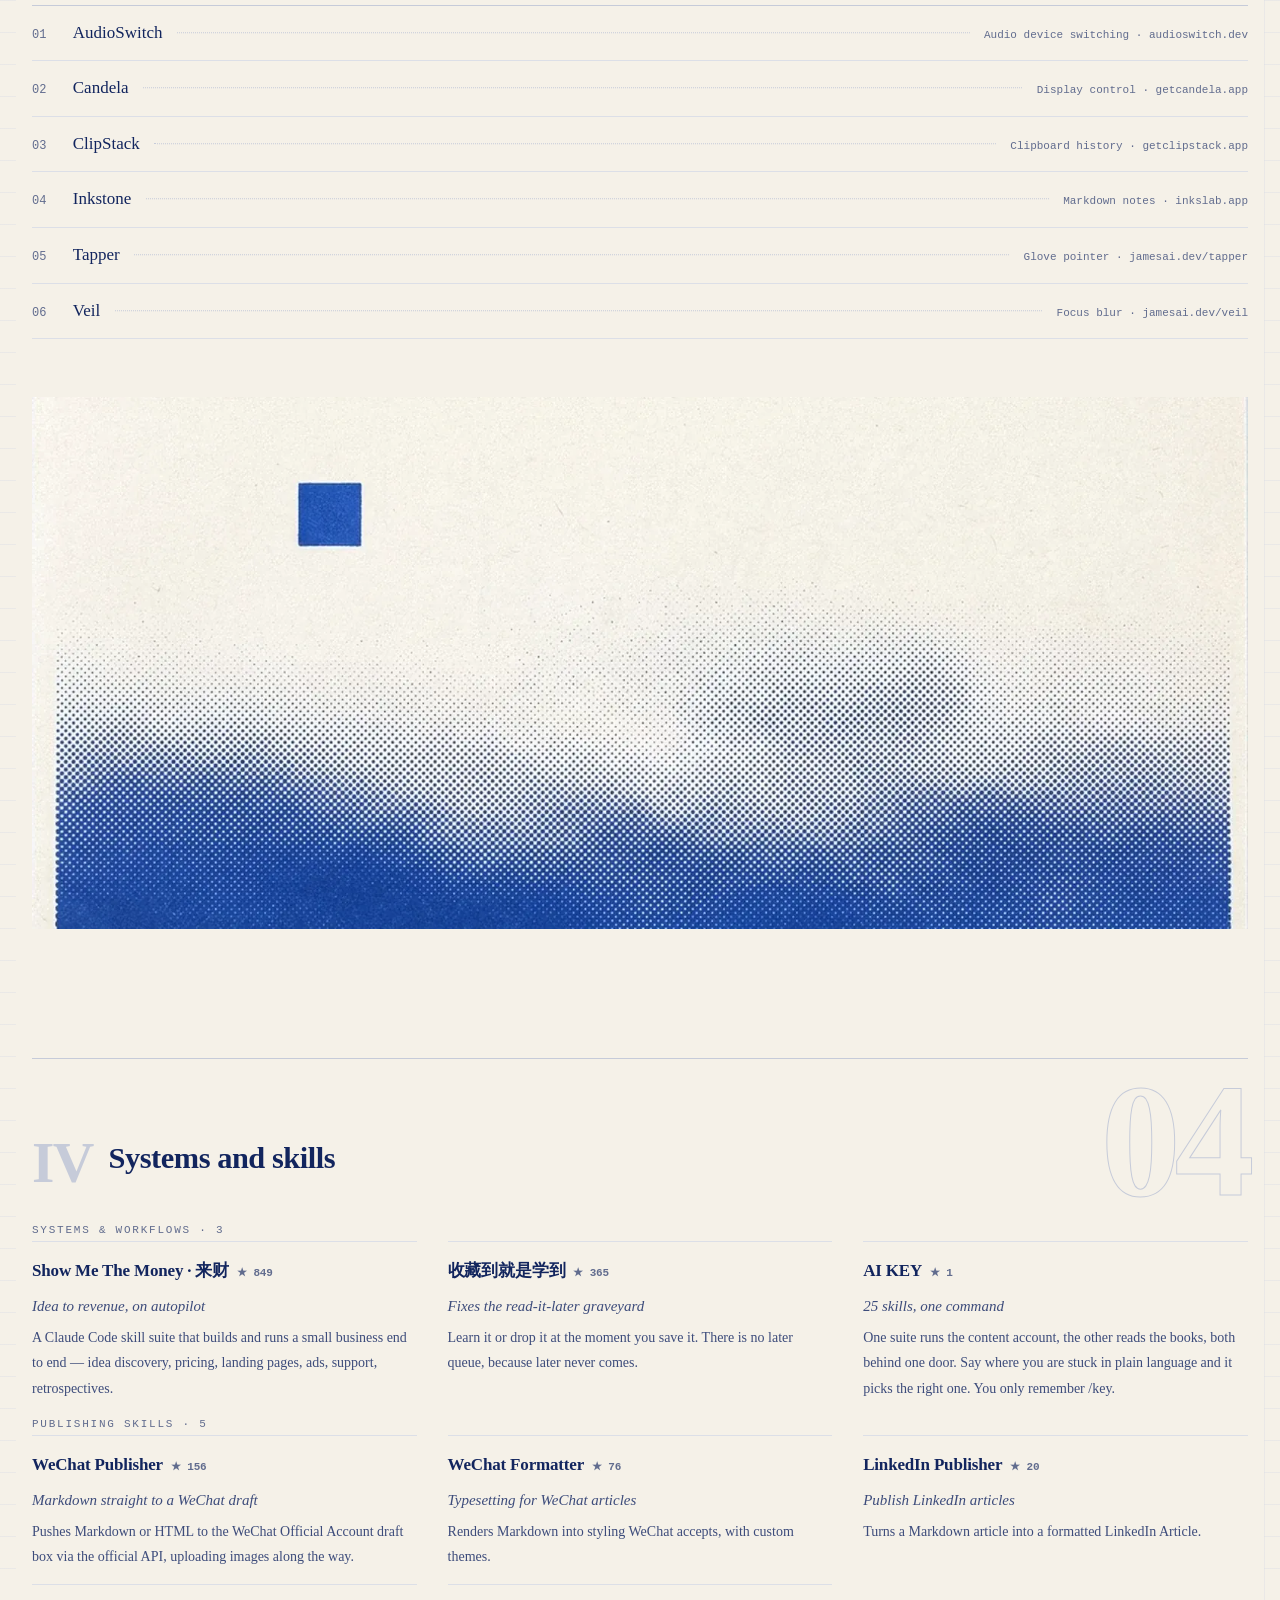
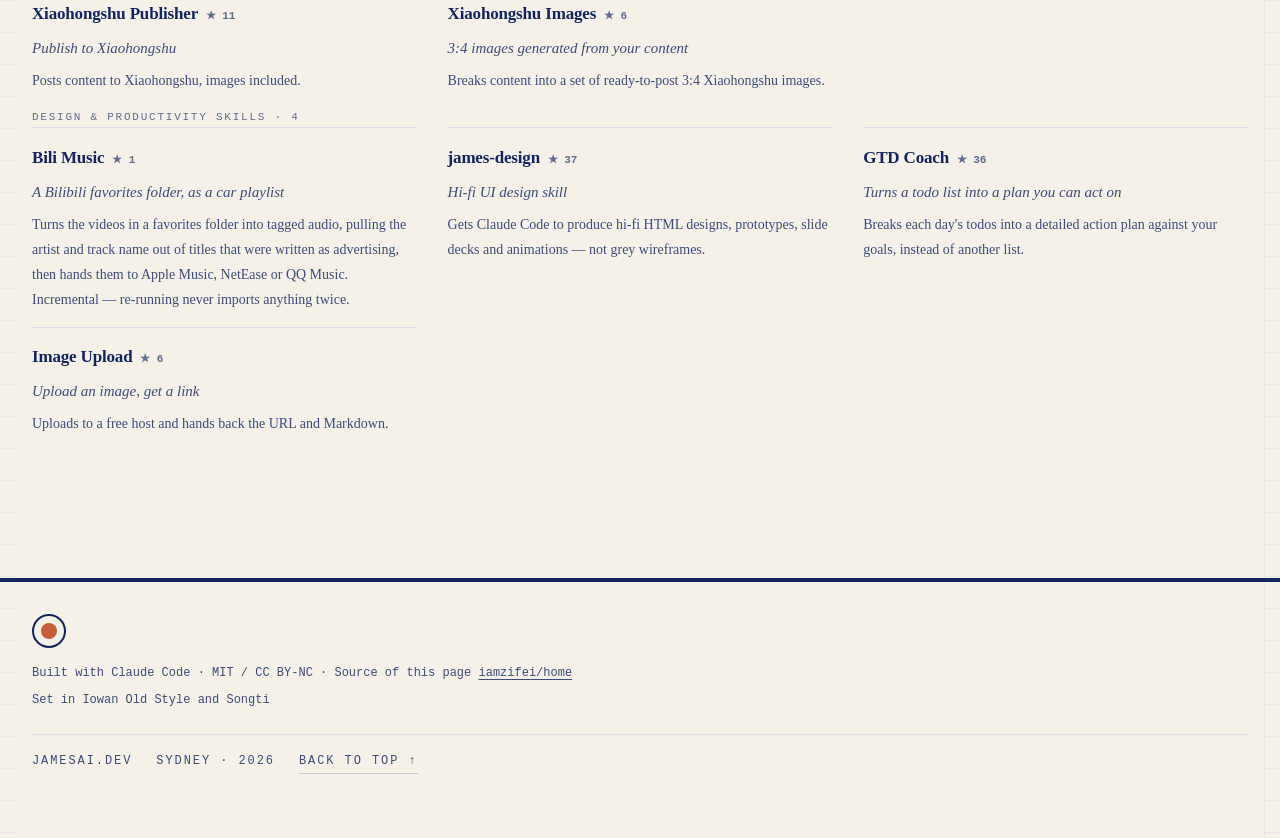
==== commit b621a978: "Bump asset token for the re-shot Veil card (19 → 20) Co-Authored-By: Claude Opus 5.5 <noreply@anthro" ====
--- a/index.html
+++ b/index.html
@@ -1343,7 +1343,7 @@
   }
   /* One token for every generated asset. Without it the browser keeps serving
      the file it cached under the same name after a re-shoot. */
-  var V = '?v=19';
+  var V = '?v=20';
   var CN = ['', 'I', 'II', 'III', 'IV', 'V', 'VI'];
   function pn(n) { return ('0' + n).slice(-2); }
 
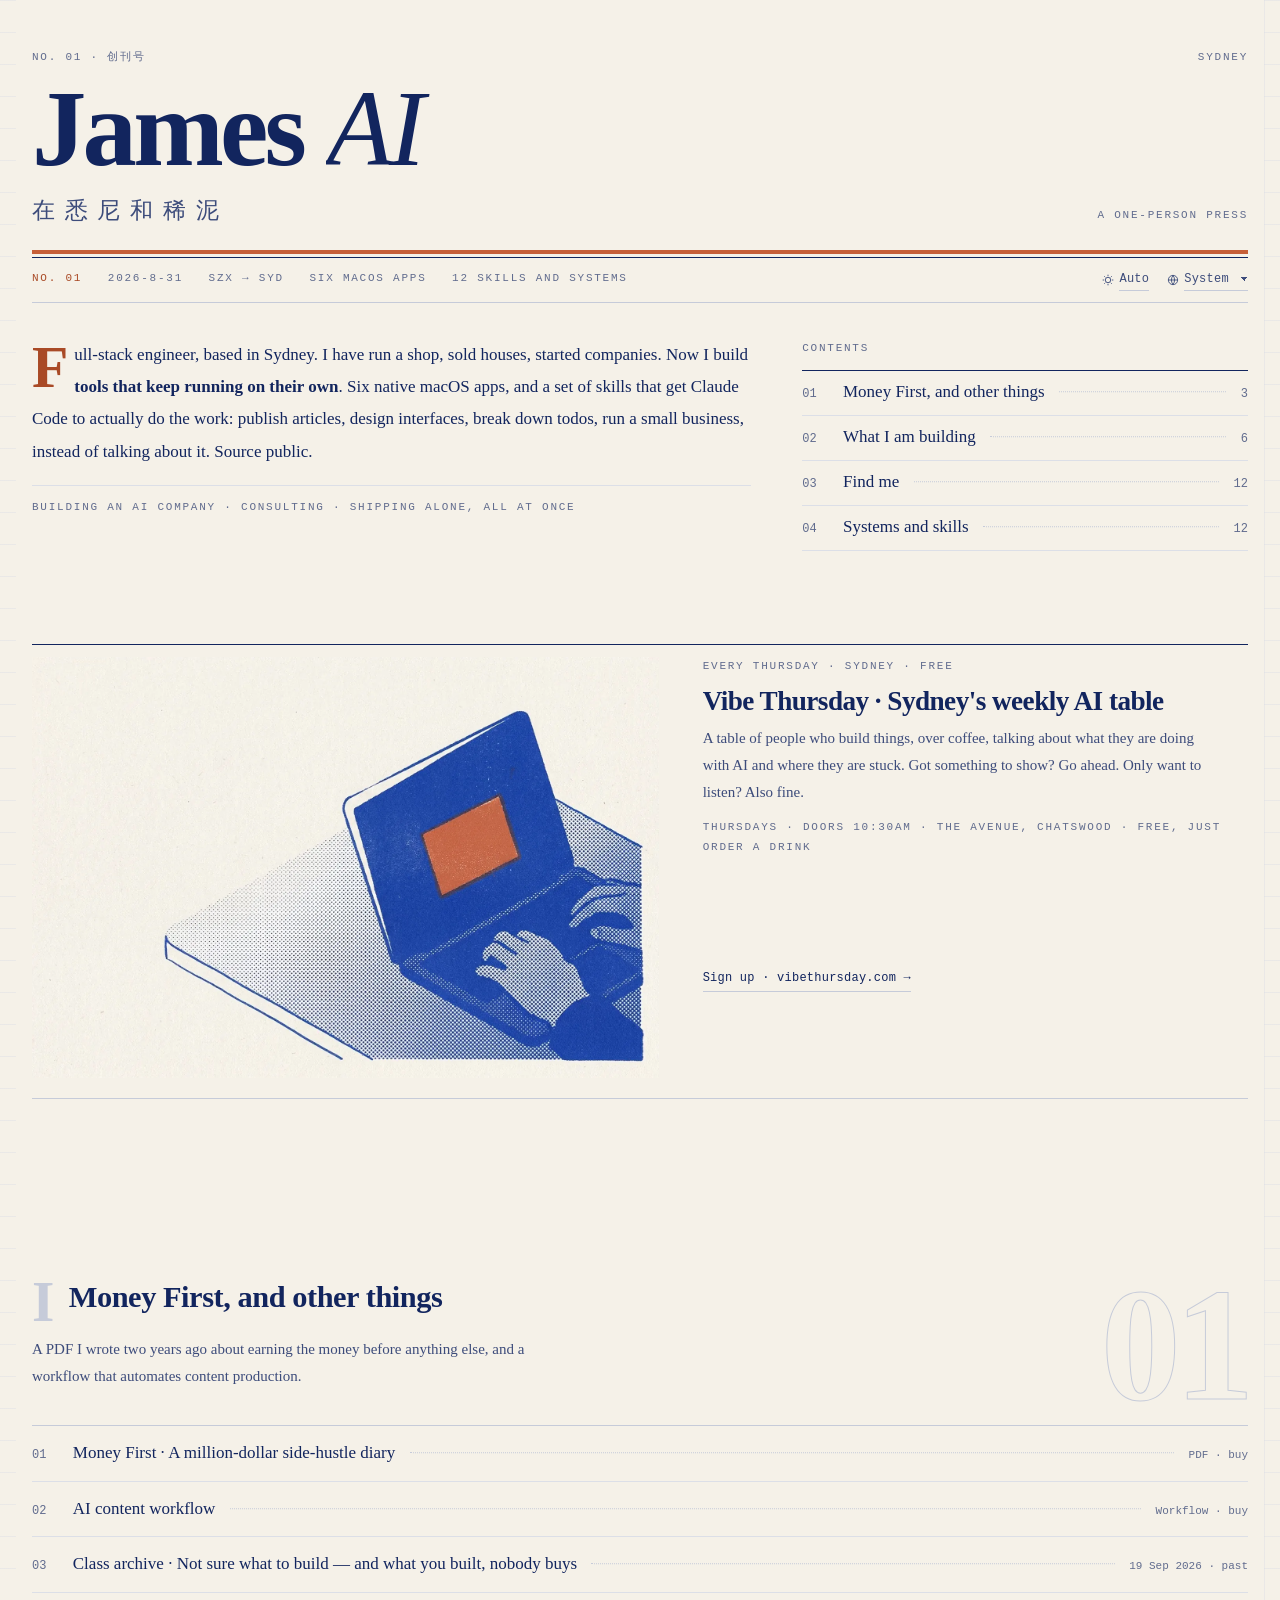
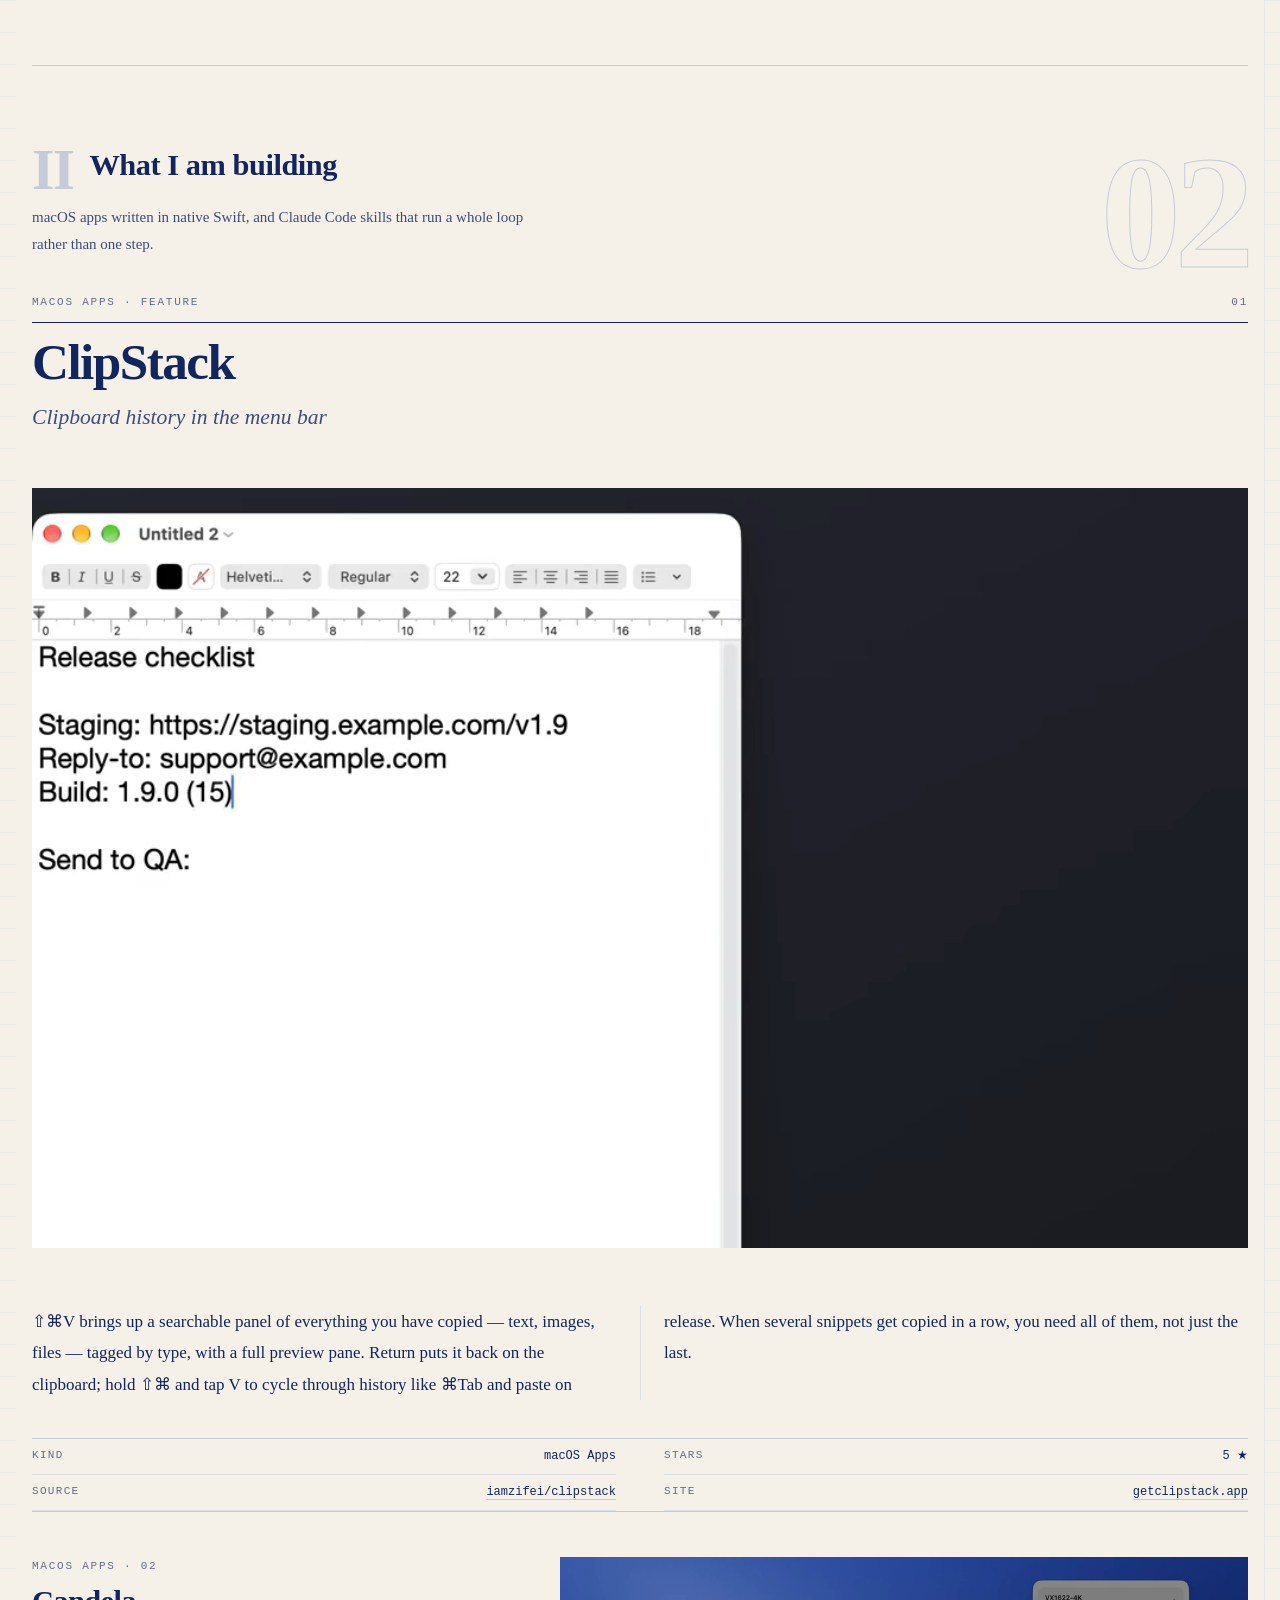
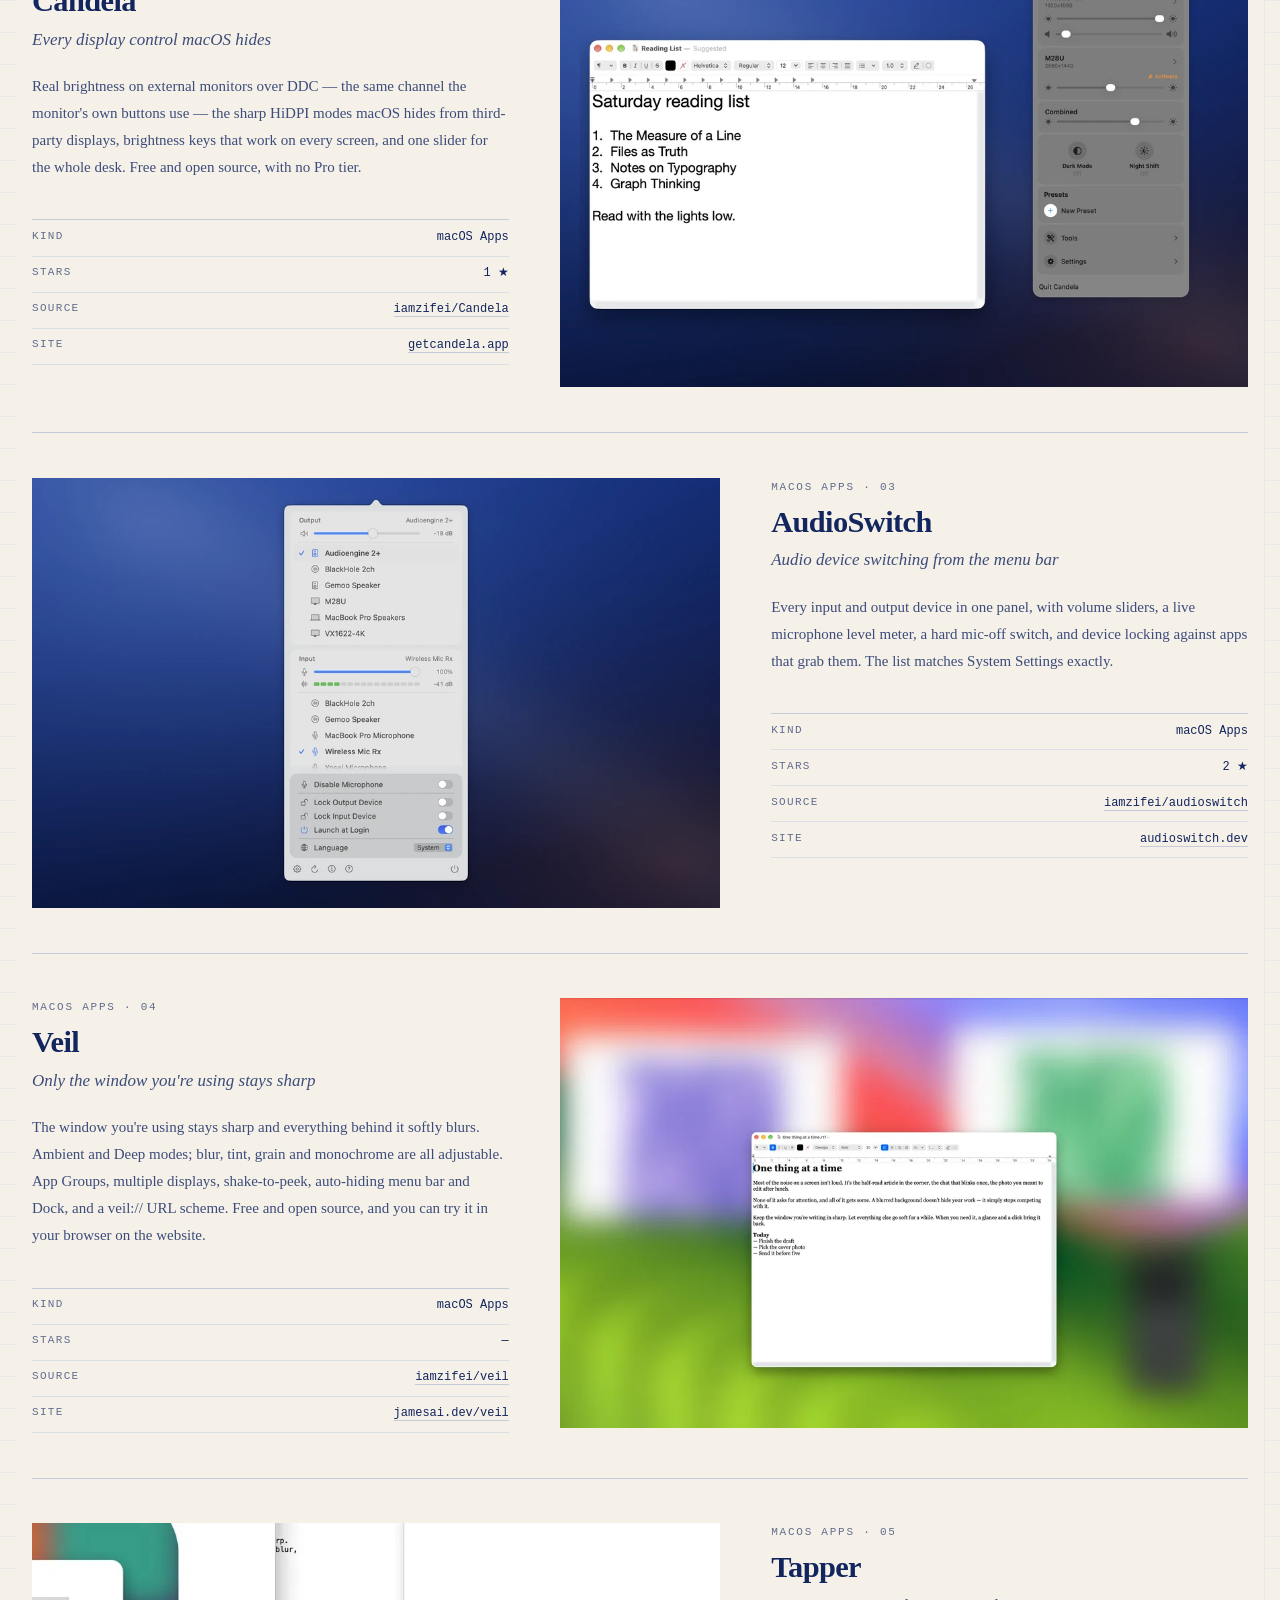
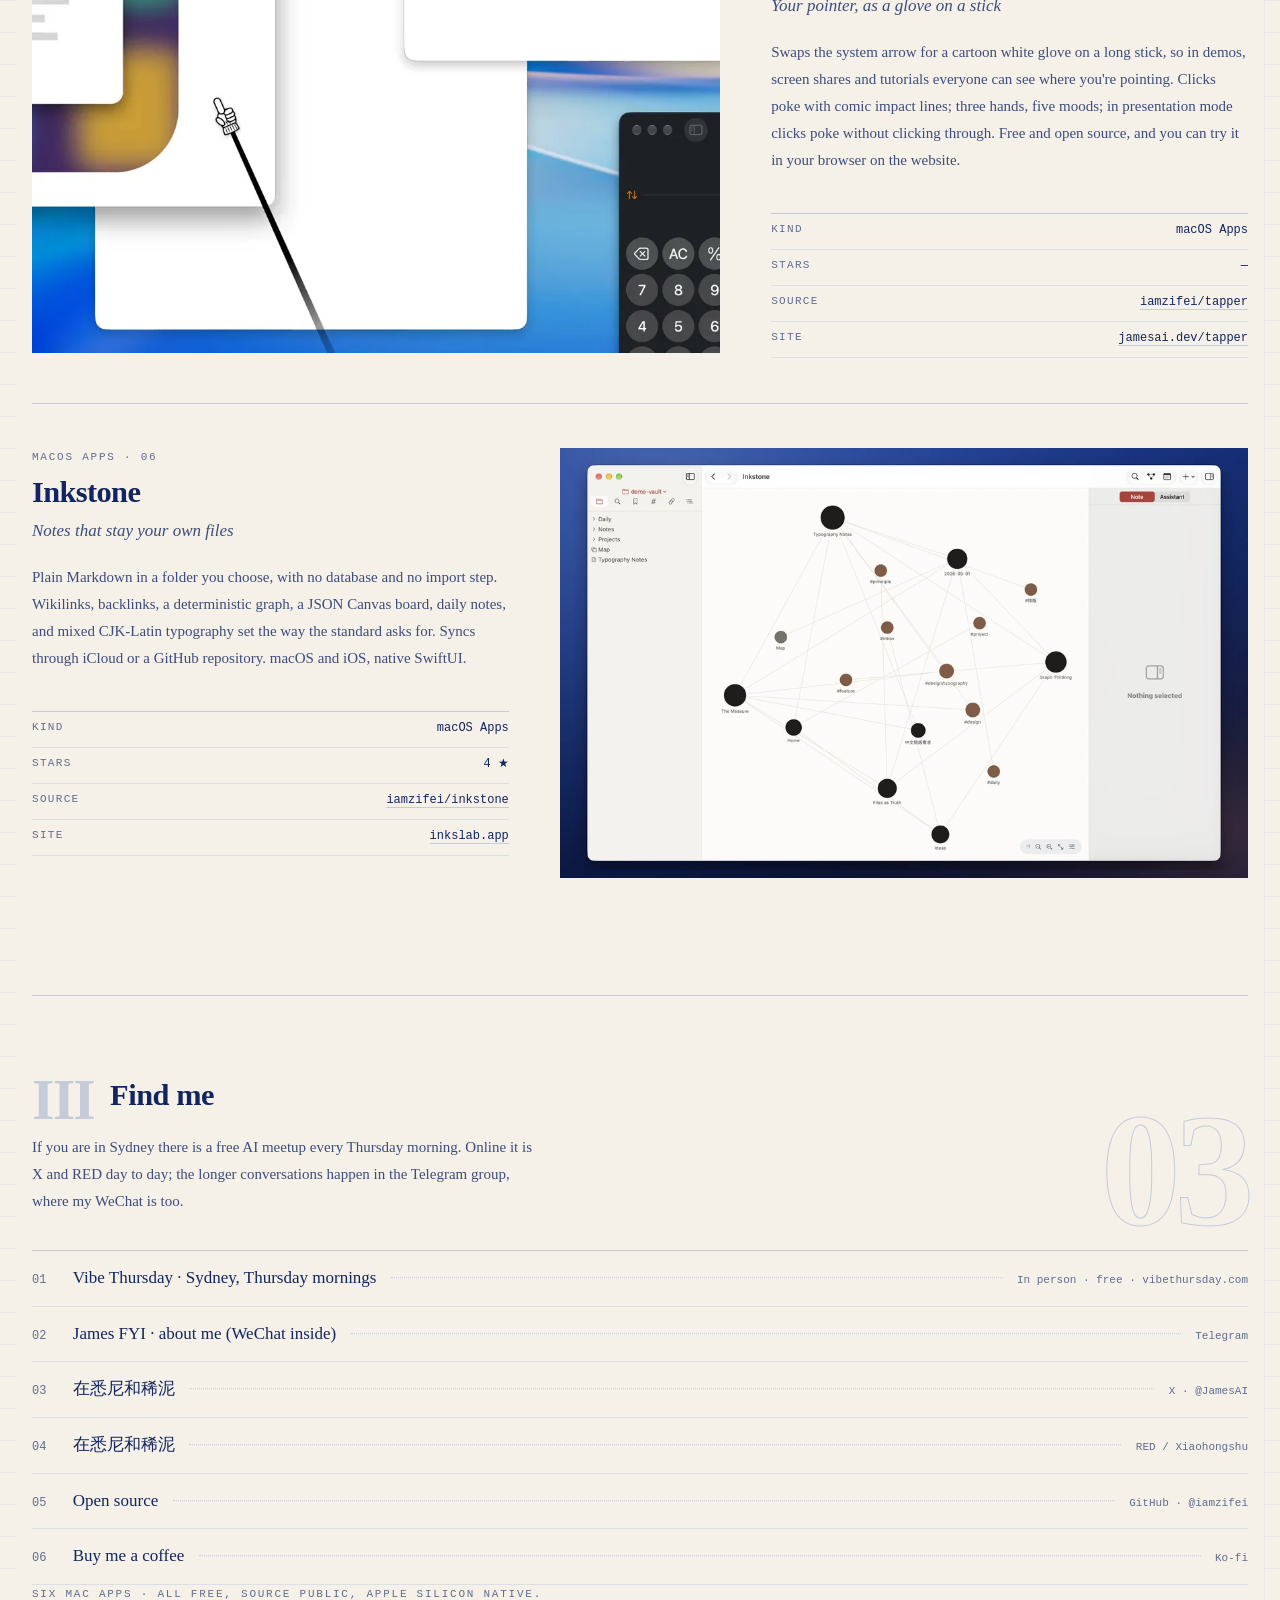
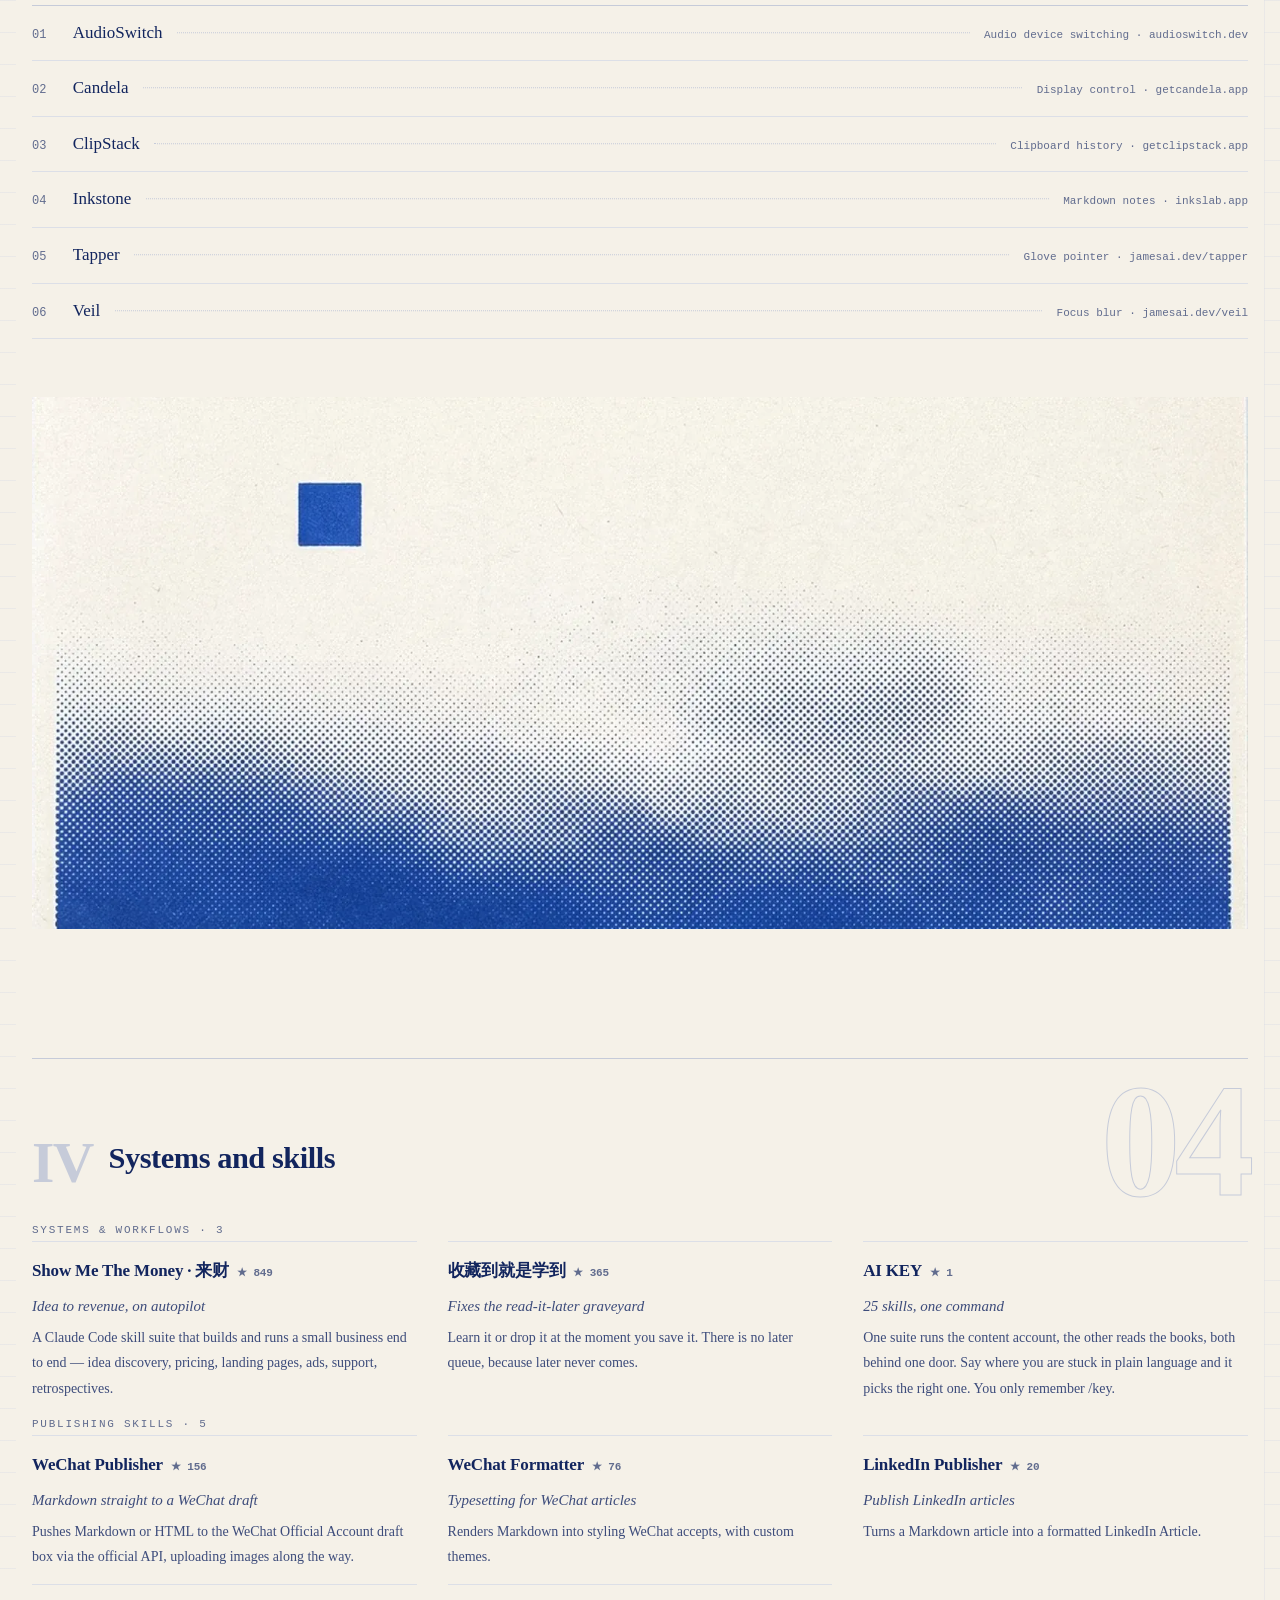
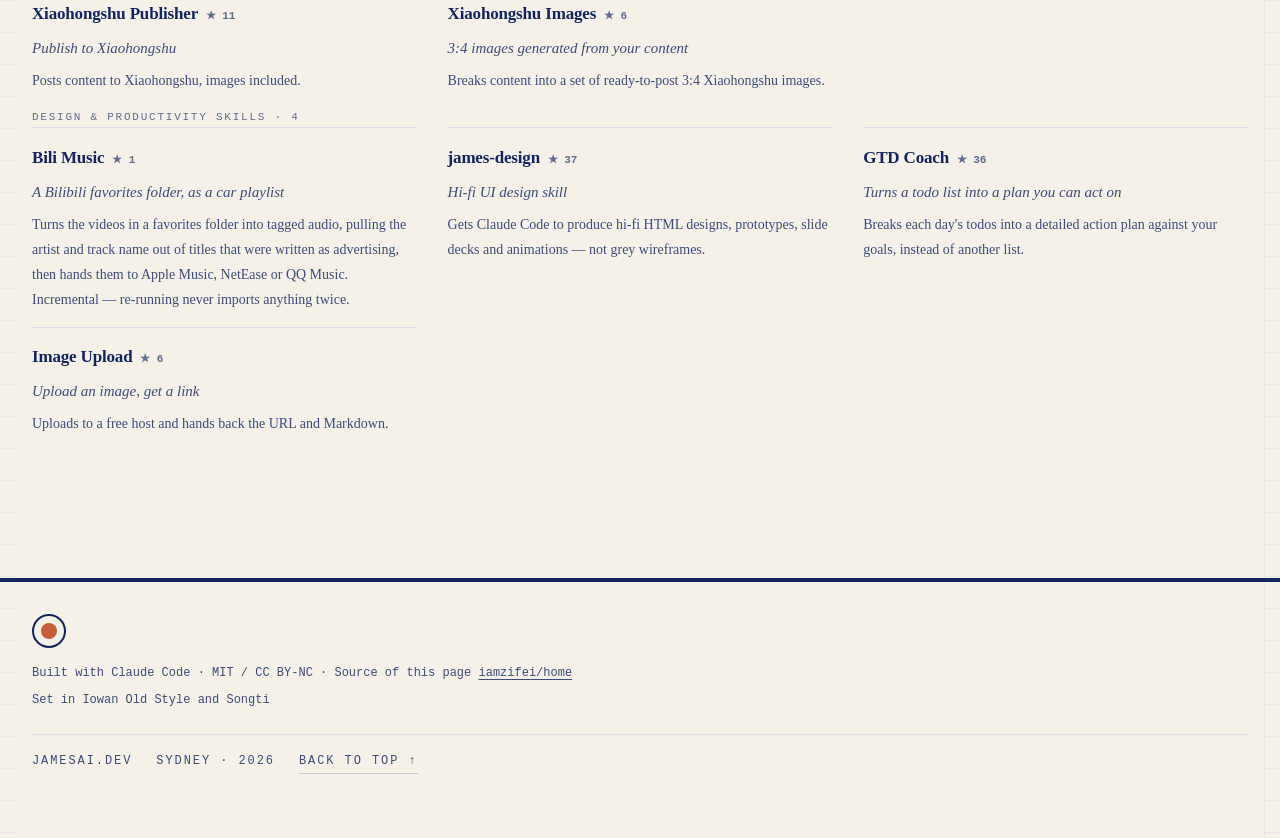
==== commit 6127f308: "Veil 1.2.1: re-shot recordings, stills and card (Liquid Glass panel); asset token 20 → 21 Co-Authore" ====
--- a/index.html
+++ b/index.html
@@ -1343,7 +1343,7 @@
   }
   /* One token for every generated asset. Without it the browser keeps serving
      the file it cached under the same name after a re-shoot. */
-  var V = '?v=20';
+  var V = '?v=21';
   var CN = ['', 'I', 'II', 'III', 'IV', 'V', 'VI'];
   function pn(n) { return ('0' + n).slice(-2); }
 
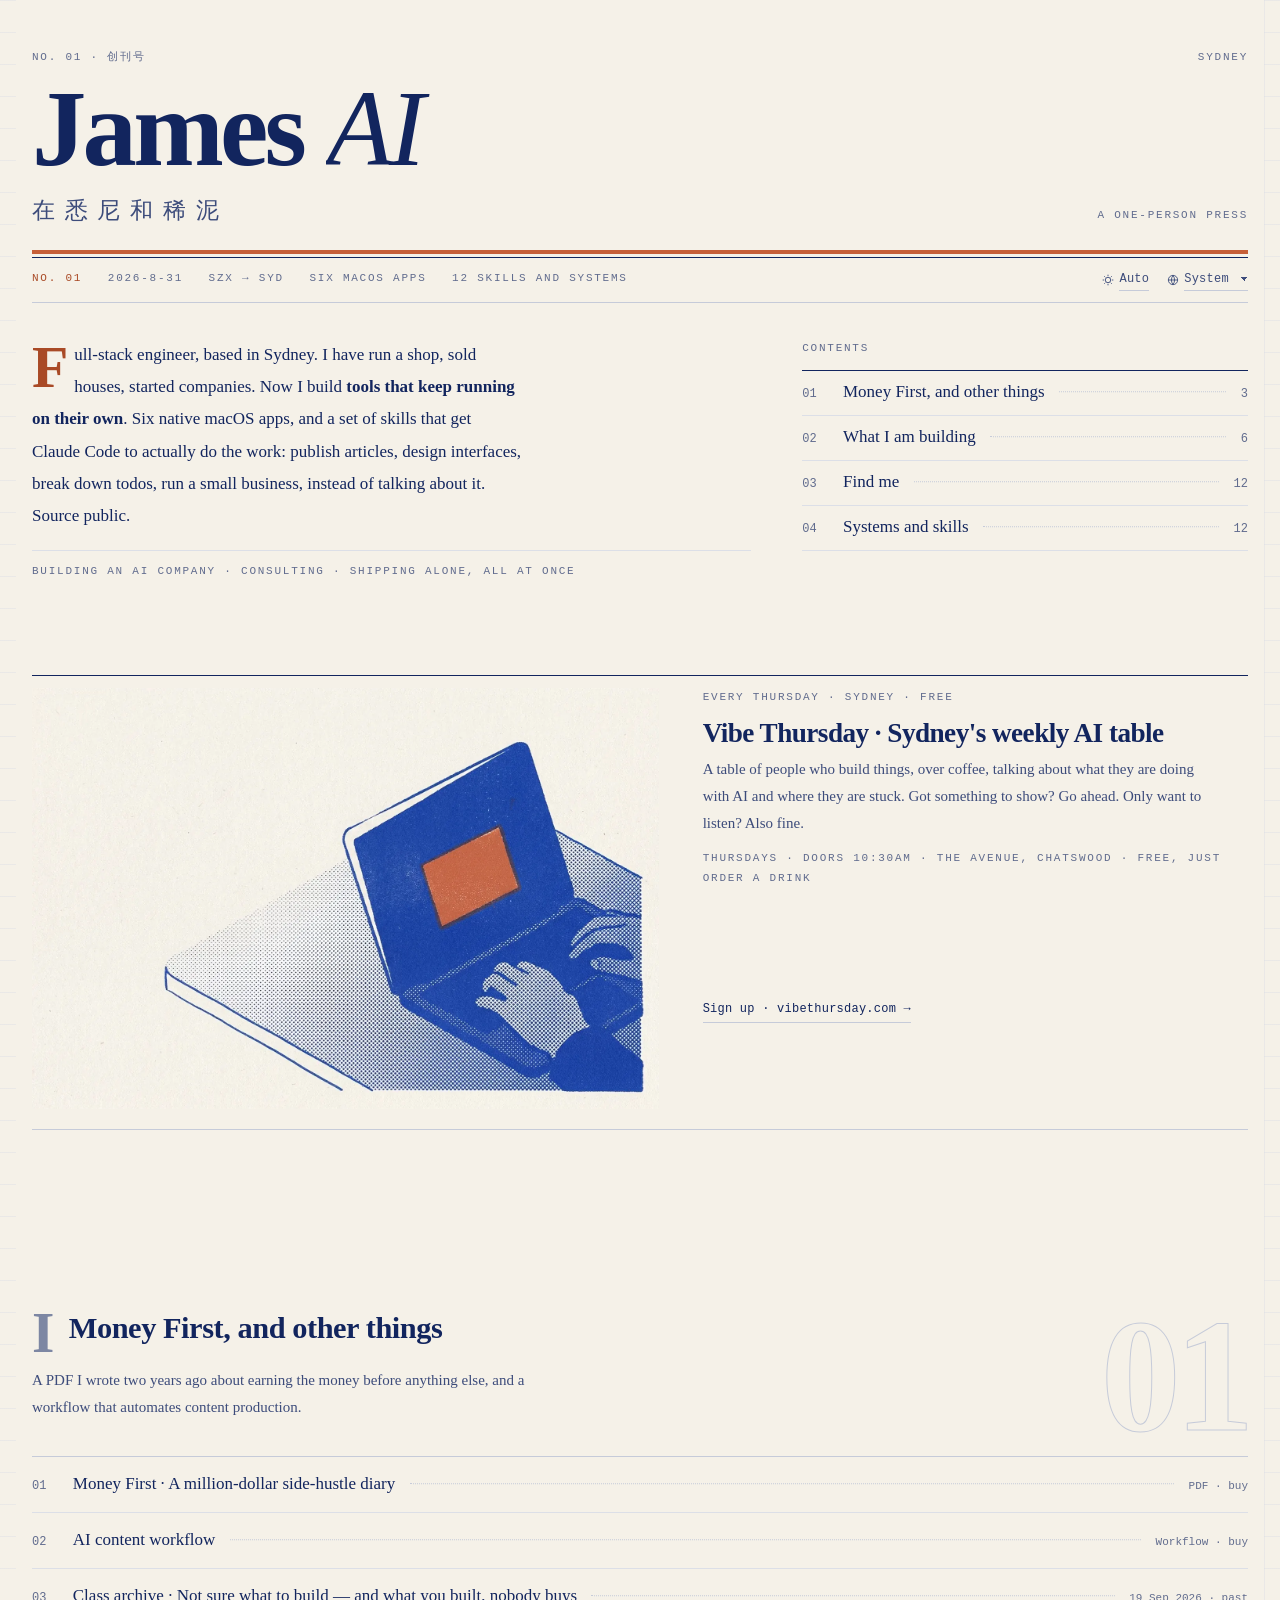
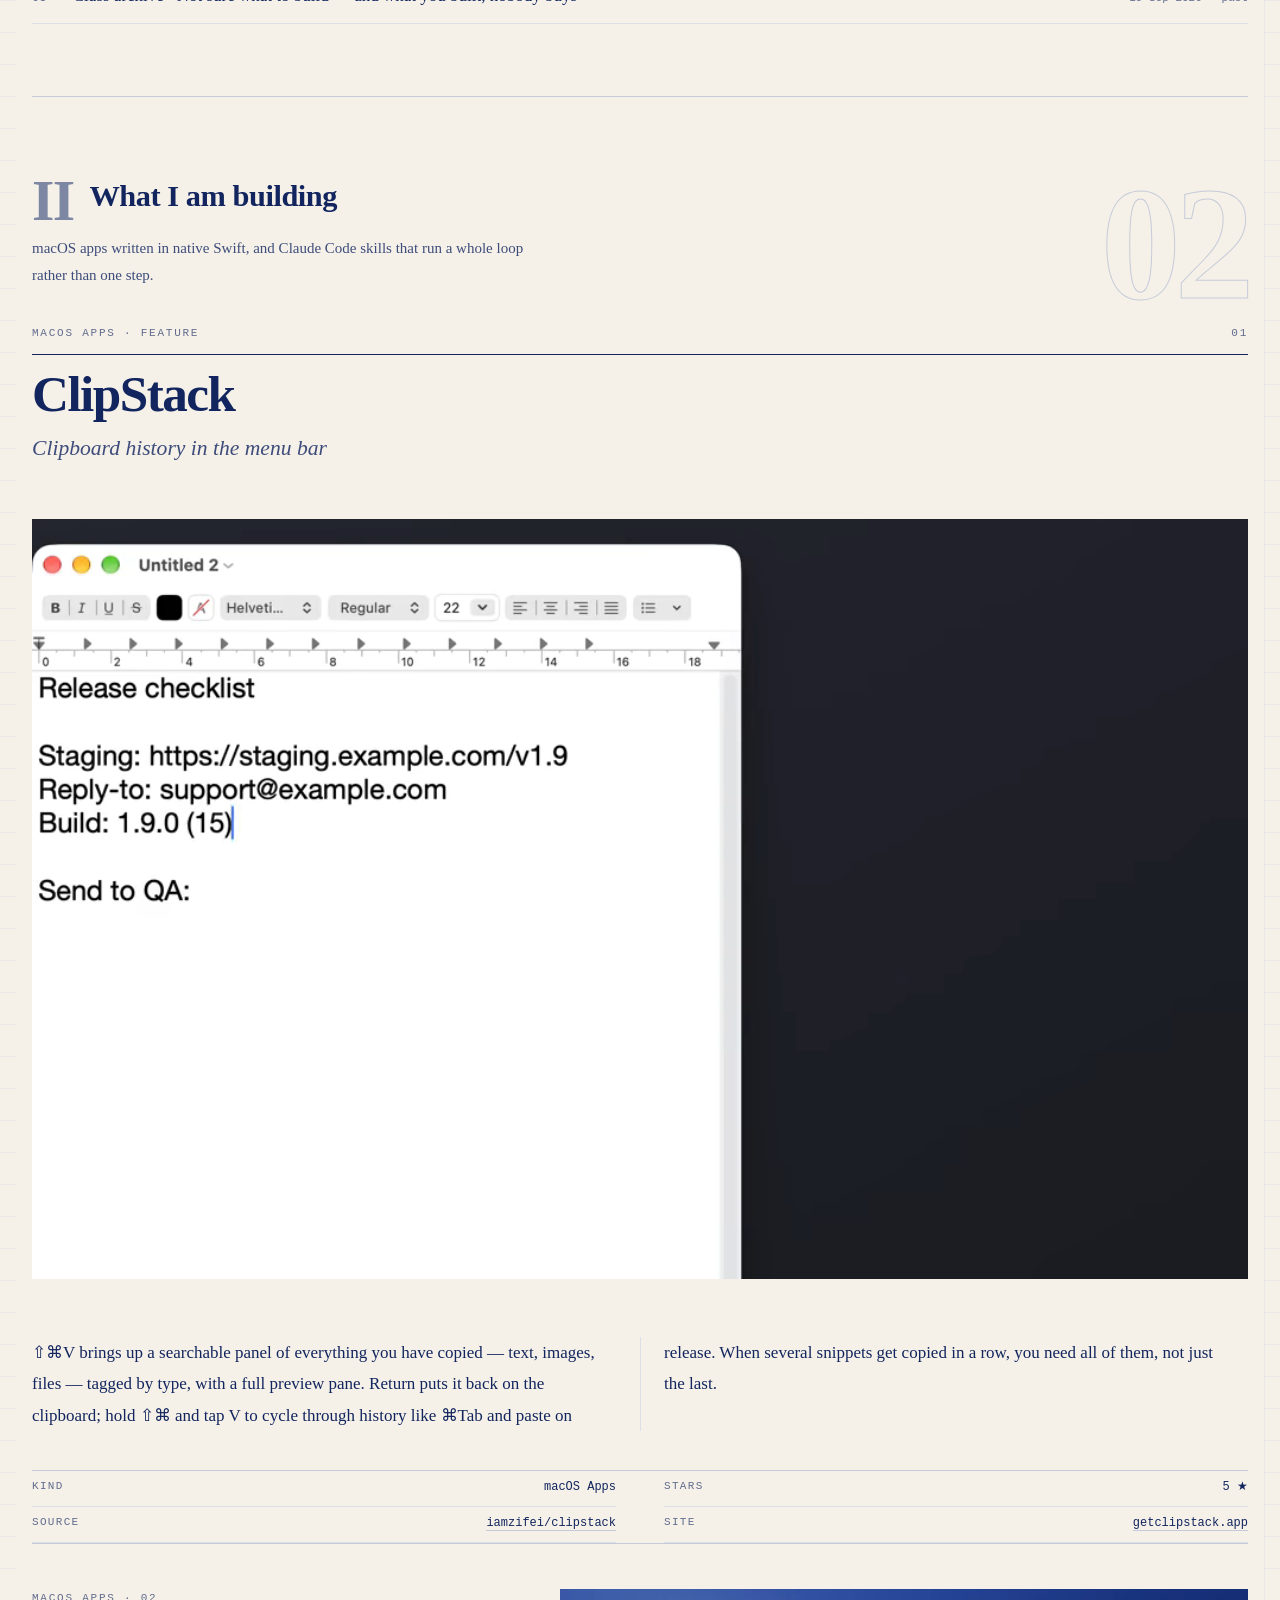
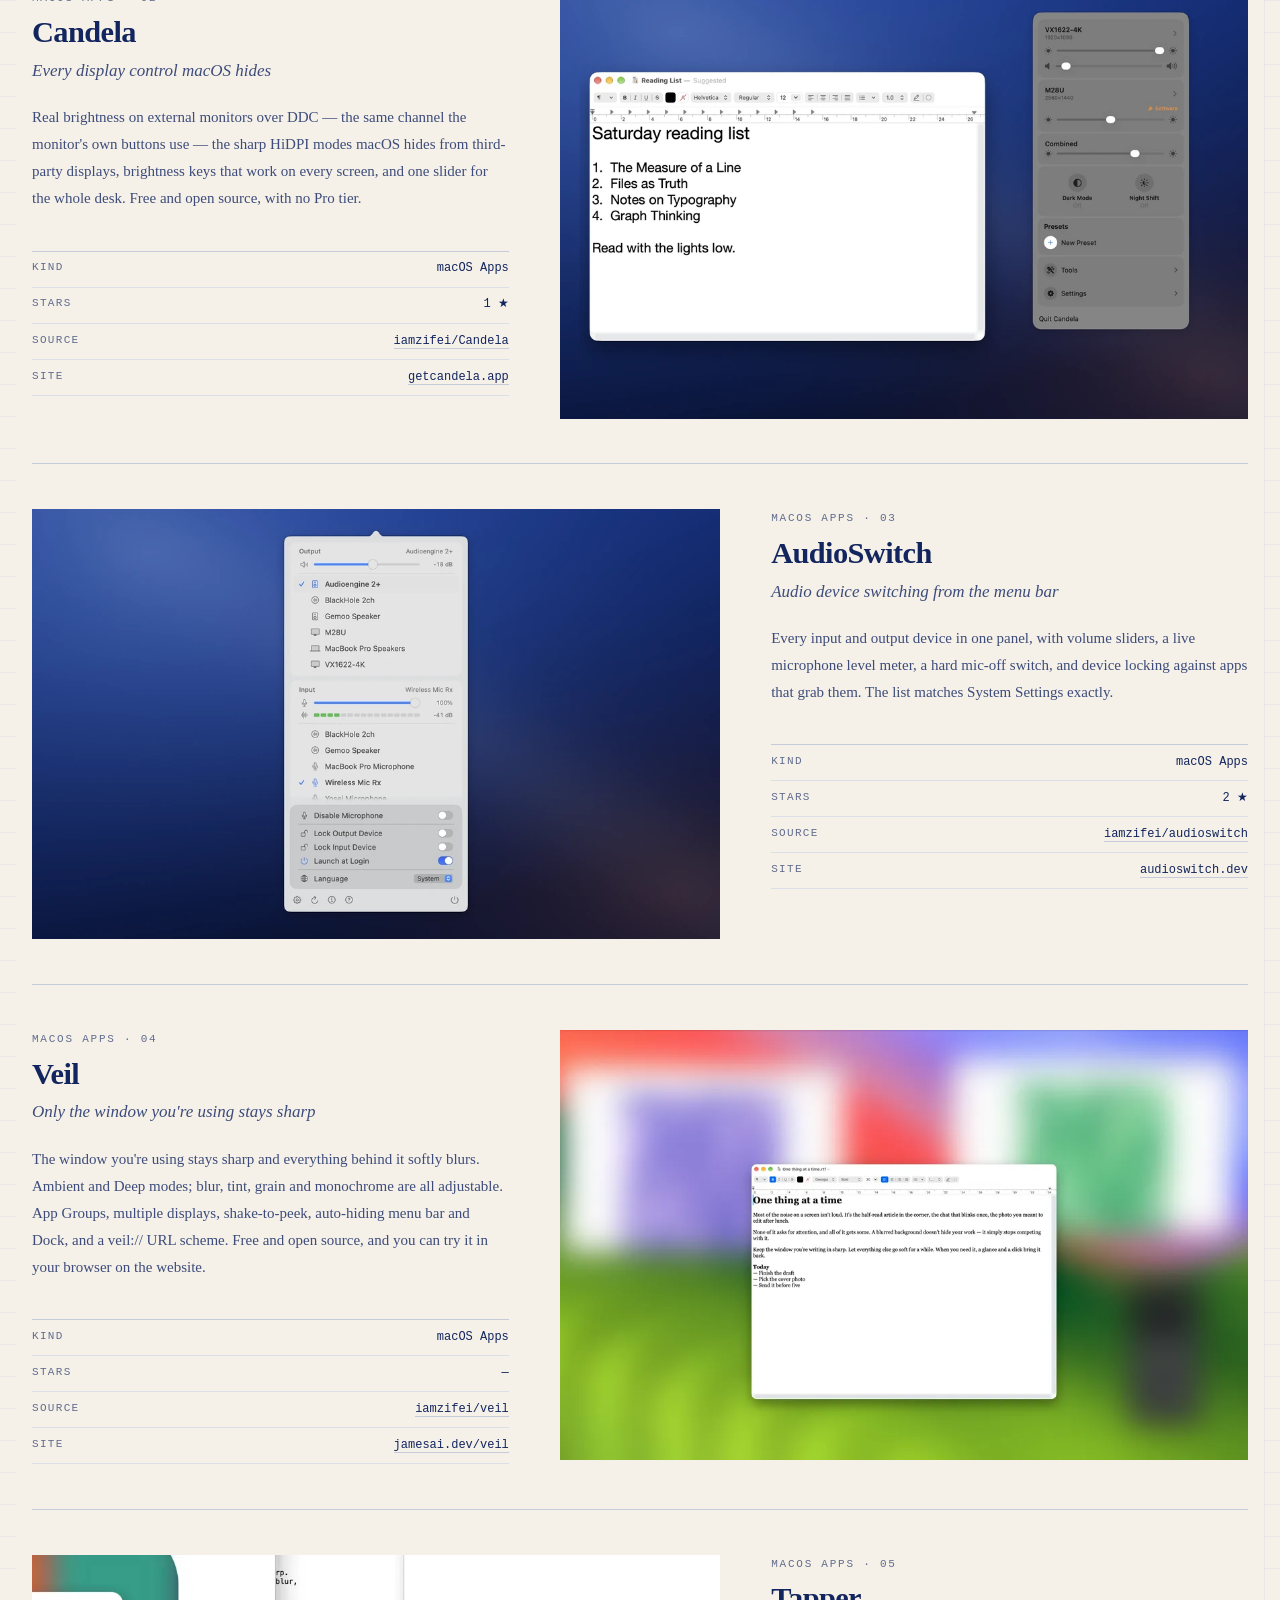
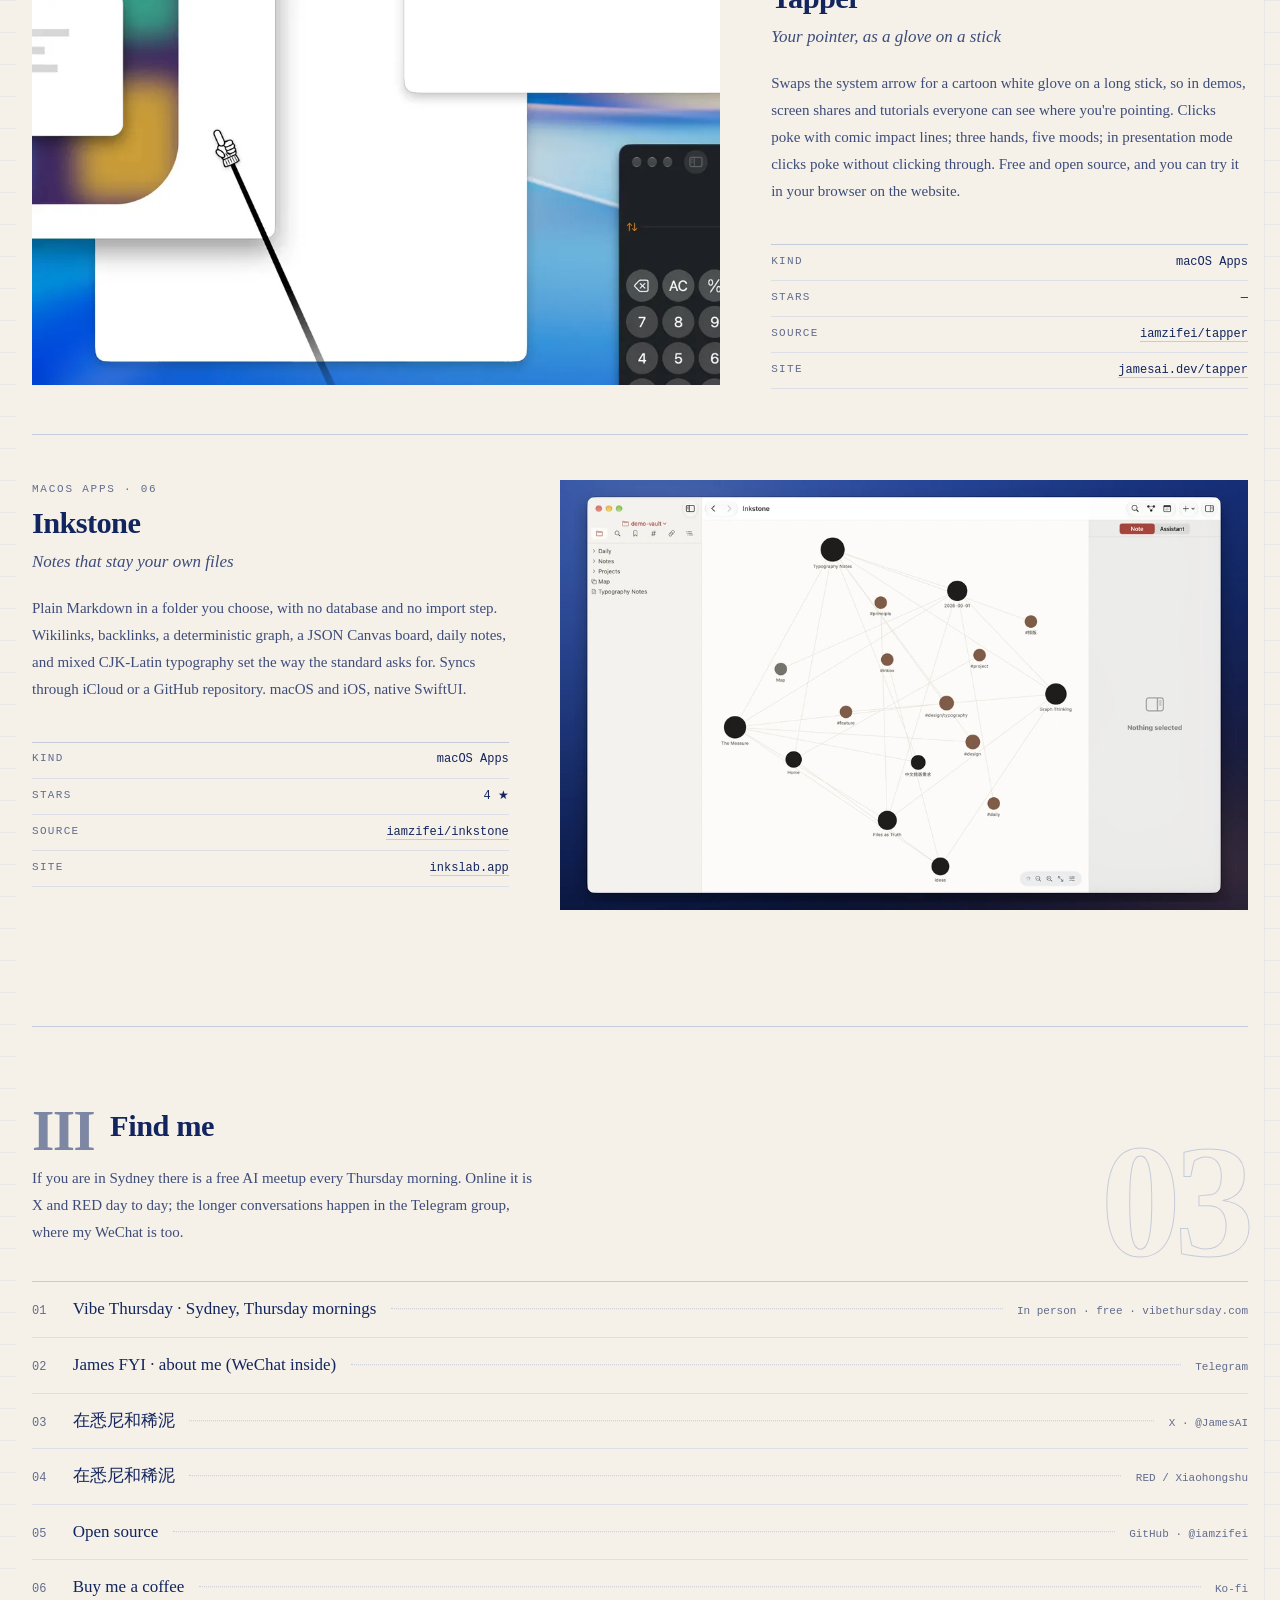
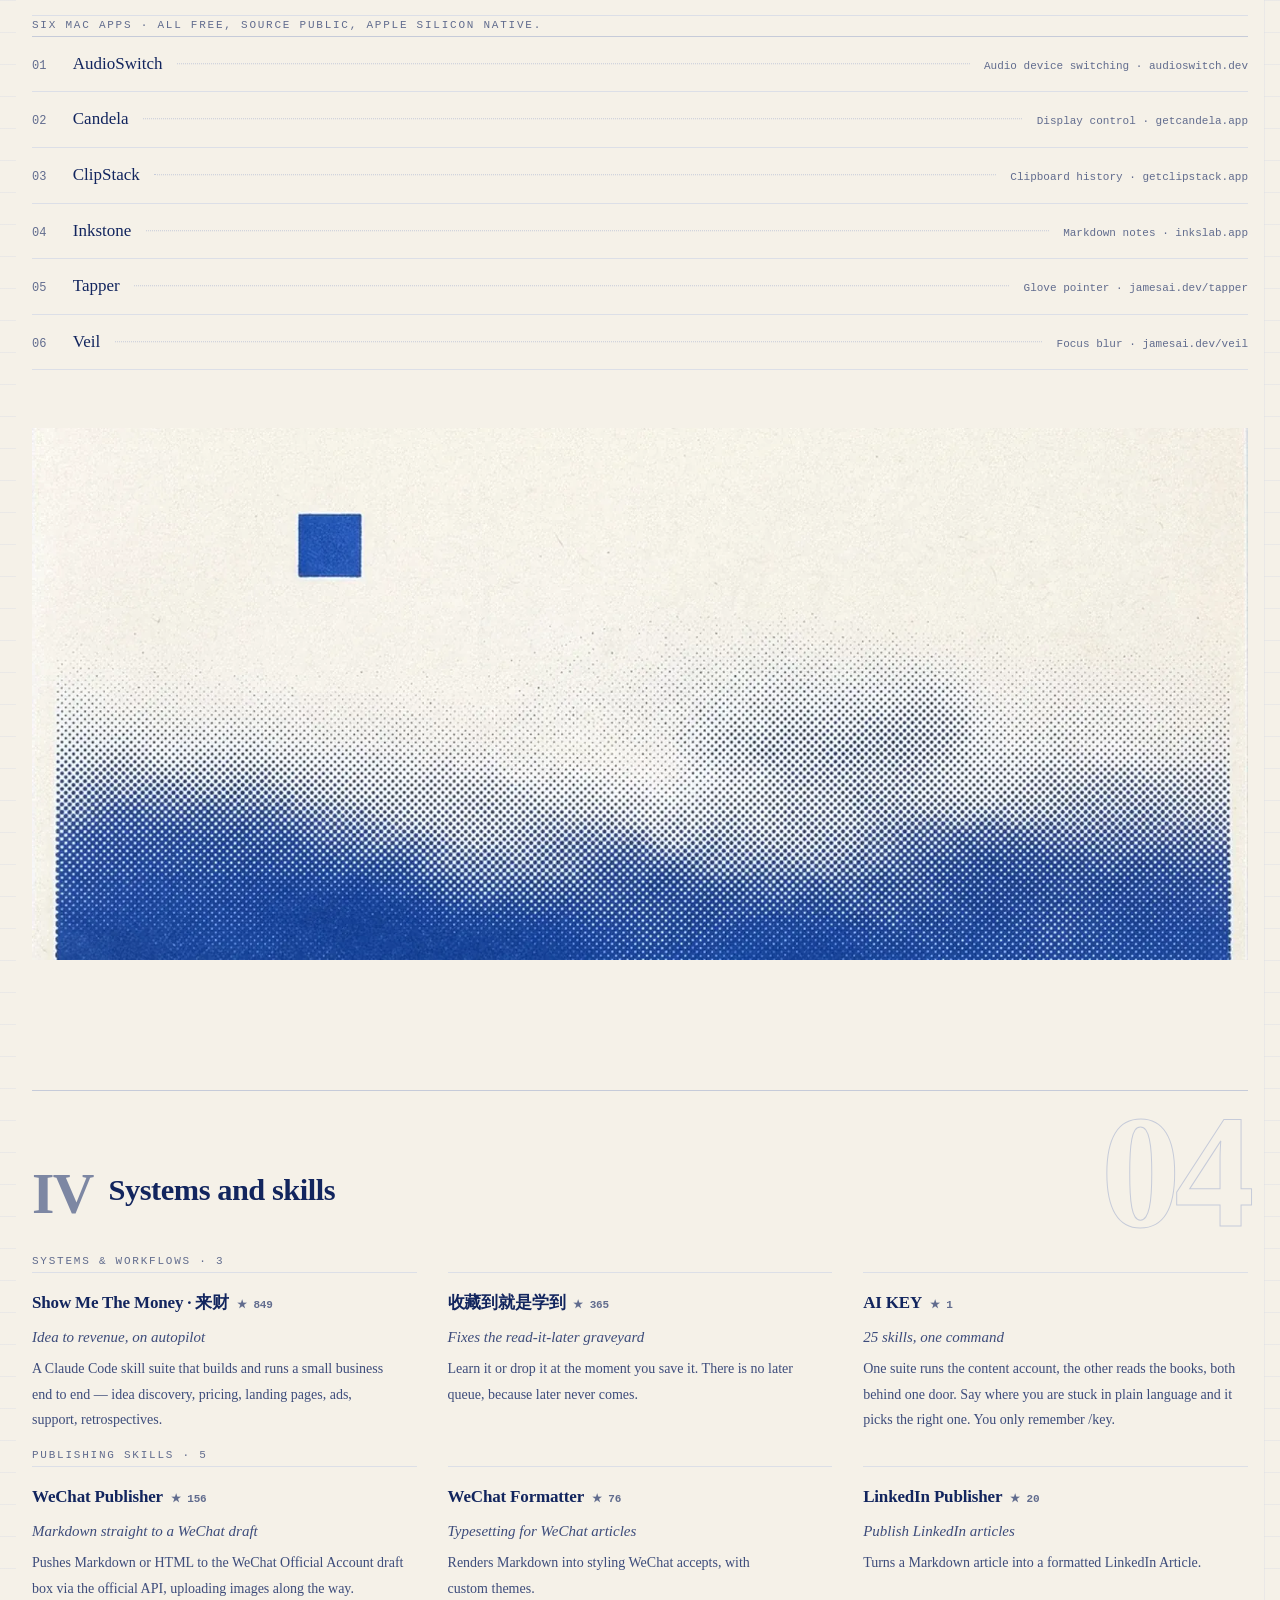
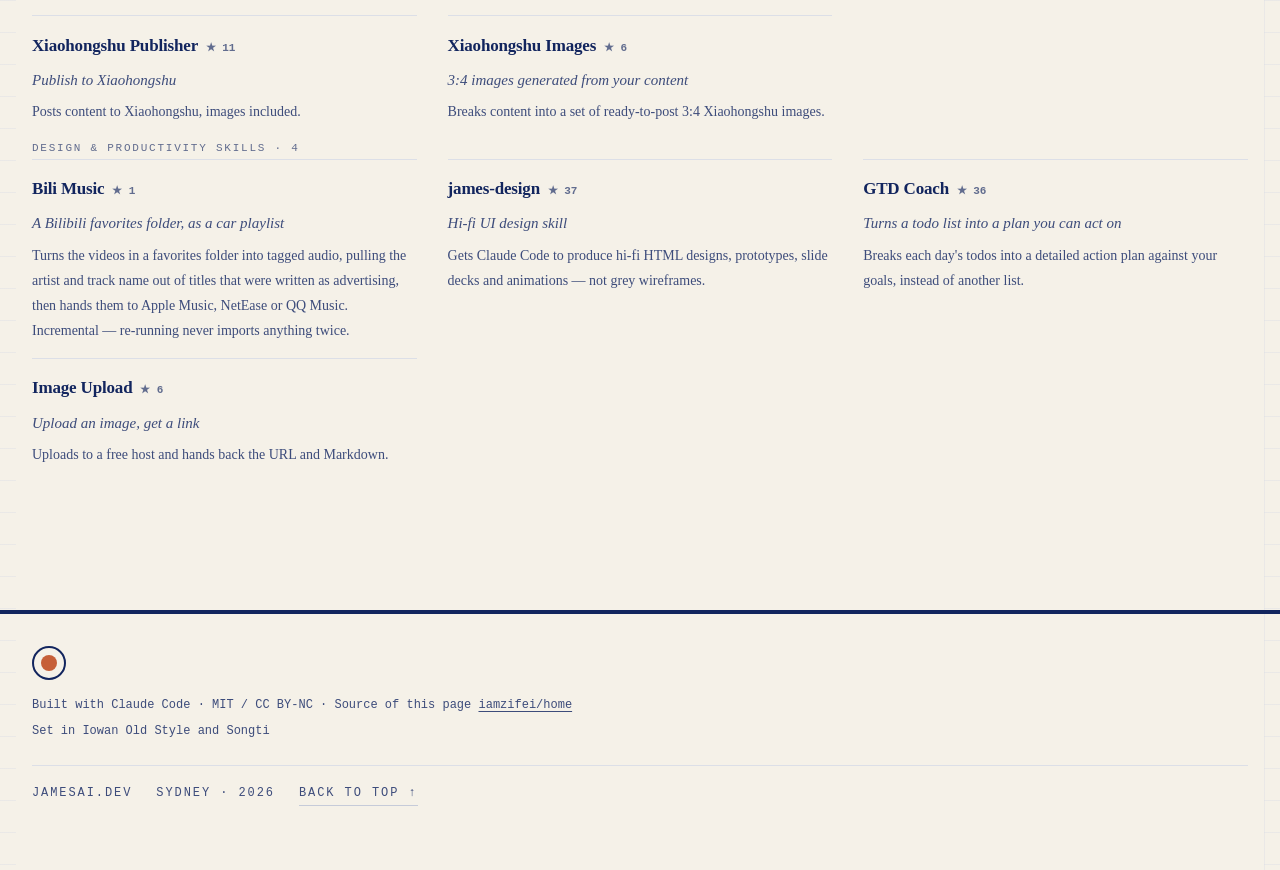
==== commit c8573c26: "Audit fixes (impeccable): readable section numerals, lead measure, heading order, no stranded words " ====
--- a/index.html
+++ b/index.html
@@ -304,6 +304,7 @@
   --ink3: #616C8E;    /* the lightest that still clears 4.5:1 on the paper */
   --rule: #C6CBD9;
   --rule2:#DCDFE7;
+  --mark: #7D87A3;    /* the section numerals: the palest cobalt that clears 3:1 for large text (3.18:1) */
 
   /* the terracotta plate: signal only */
   --sig:  #C65F38;
@@ -368,6 +369,7 @@
   --ink3: #8B93A8;
   --rule: #333849;
   --rule2:#262B39;
+  --mark: #646B80;    /* section numerals on night paper: 3.41:1 */
   --sig:  #E0784B;
   --sig-t:#E89468;
 }
@@ -459,6 +461,9 @@
   font-synthesis-style: none;
 }
 h1, h2, h3, h4, p, dl, dd, figure, ul, ol { margin: 0; }
+/* No single word stranded on the last line of a paragraph. */
+p, dd { text-wrap: pretty; }
+h1, h2, h3 { text-wrap: balance; }
 ul, ol { list-style: none; padding: 0; }
 img { max-width: 100%; display: block; }
 a { color: inherit; }
@@ -850,7 +855,7 @@
 .sec-no {
   font-family: var(--serif); font-size: clamp(2.2rem, 6vw, 3.6rem);
   line-height: 0.8; font-weight: 600; letter-spacing: -0.03em;
-  color: var(--rule);
+  color: var(--mark);
 }
 .sec-t { font-size: clamp(1.3rem, 3vw, 1.9rem); font-weight: 600;
          letter-spacing: -0.015em; }
@@ -865,7 +870,7 @@
 /* The opener used to be the tail of the lead section and took its padding.
    It is its own section now. */
 .opener { padding-block: 0 clamp(1.5rem, 4vw, 2.6rem); }
-.lead-body { font-size: 1.0625rem; line-height: 1.9; }
+.lead-body { font-size: 1.0625rem; line-height: 1.9; max-width: 29em; }   /* ~75 Latin characters a line */
 /* One column now. It used to run two across the full measure; in the band it
    has a little over half of it, and two columns of ~26 characters is a
    newspaper classified, not a standfirst. */
@@ -987,7 +992,7 @@
 @media (min-width: 68rem) { .idx { grid-template-columns: repeat(3, 1fr); } }
 .idx-item { padding-block: 0.9rem; border-top: 1px solid var(--rule2);
             break-inside: avoid; }
-.idx-item h4 { font-size: 1.0625rem; font-weight: 600; letter-spacing: -0.01em;
+.idx-item h3 { font-size: 1.0625rem; font-weight: 600; letter-spacing: -0.01em;
                display: flex; align-items: baseline; gap: 0.5rem; }
 .idx-item .star { font-family: var(--mono); font-size: 0.6875rem;
                   color: var(--ink3); }
@@ -1139,7 +1144,7 @@
    On a touch screen `:hover` sticks after the tap, and an ungated transition
    was animating a row into the accent and then leaving it there. */
 @media (hover: hover) and (pointer: fine) {
-  .toc a .t, .rows a .t, .idx-item h4, .spec dd a, .runner .back,
+  .toc a .t, .rows a .t, .idx-item h3, .spec dd a, .runner .back,
   .colophon a, .imprint a {
     transition: color var(--t-hover) var(--ease), border-color var(--t-hover) var(--ease);
   }
@@ -1565,9 +1570,9 @@
                  + esc(T('p.count', c.items.length)) + '</p>'
                  + '<div class="idx">' + c.items.map(function (it) {
                      return '<div class="idx-item"><a href="' + page(it) + '">'
-                          + '<h4>' + esc(t(it.name))
+                          + '<h3>' + esc(t(it.name))
                           + (it.stars ? '<span class="star">★ ' + it.stars + '</span>' : '')
-                          + '</h4>'
+                          + '</h3>'
                           + '<p class="tag">' + esc(t(it.tagline)) + '</p>'
                           + '<p>' + esc(t(it.desc)) + '</p></a></div>';
                    }).join('') + '</div>';
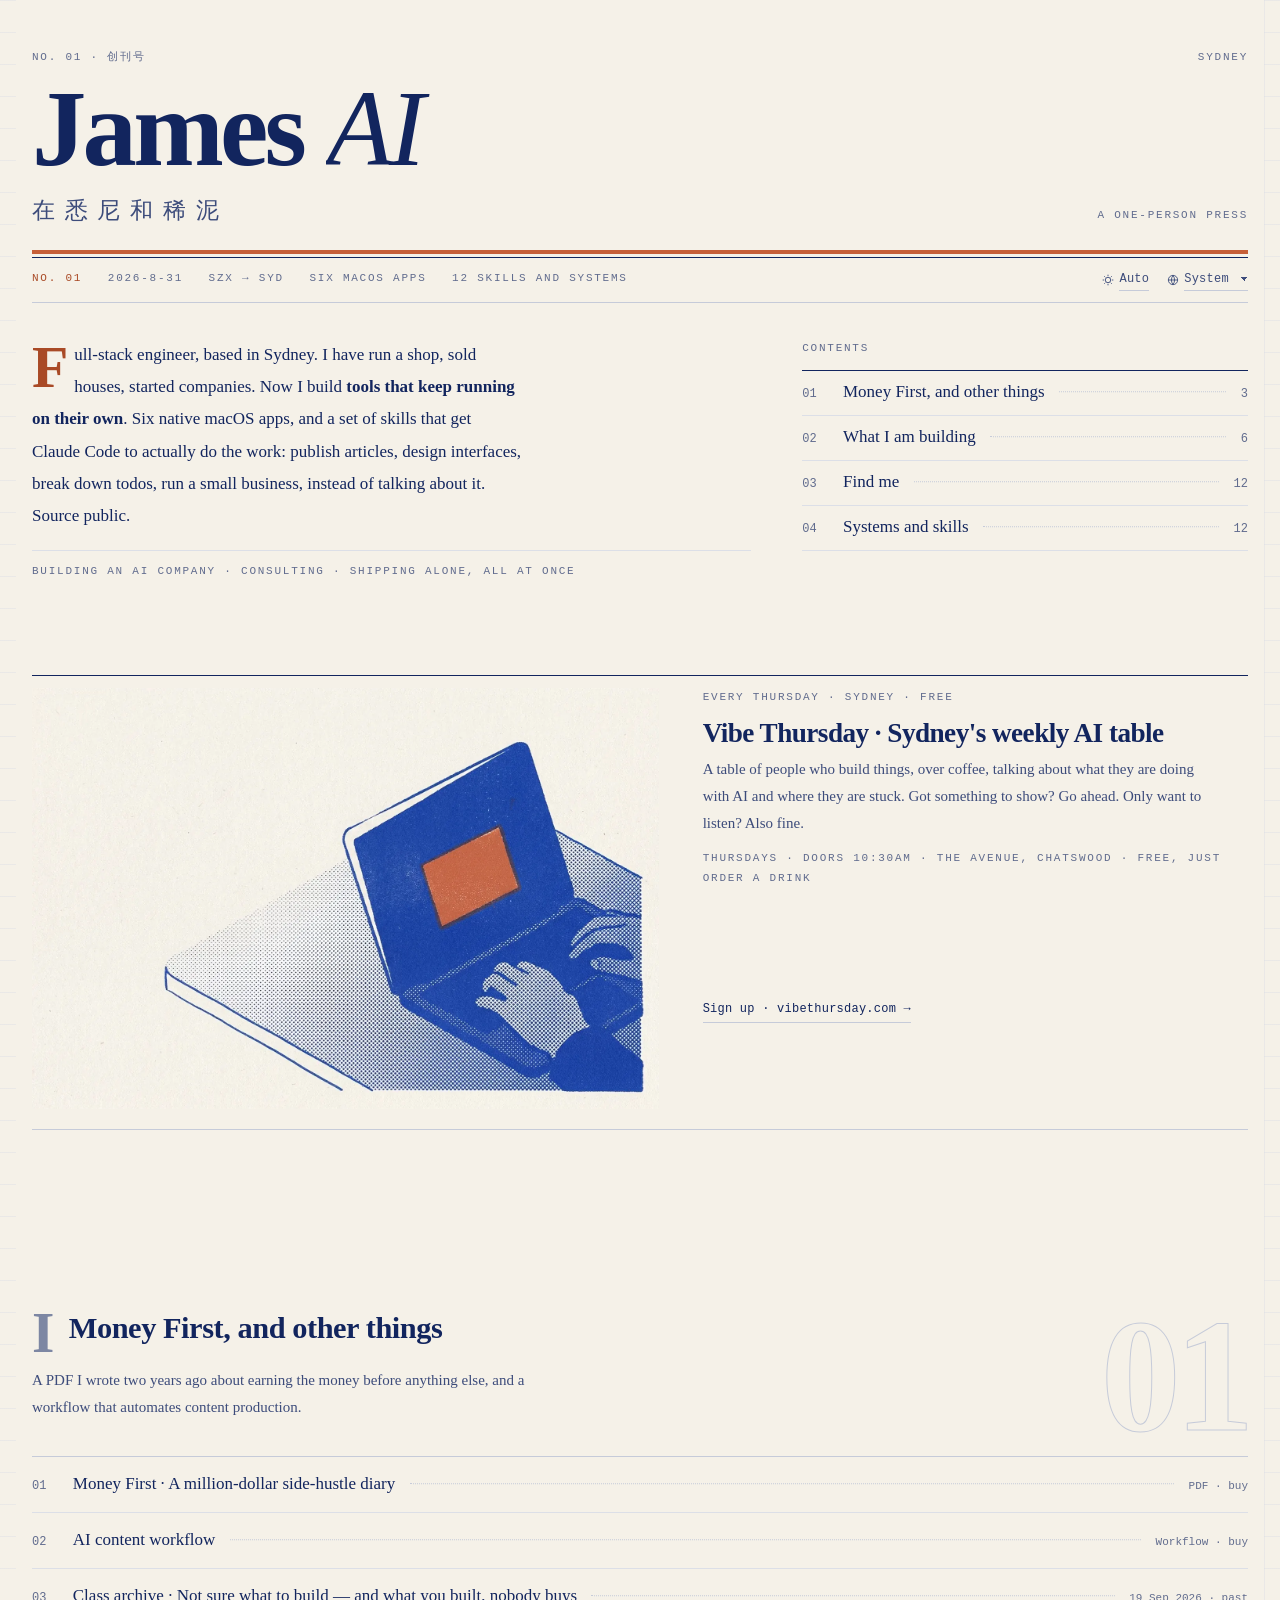
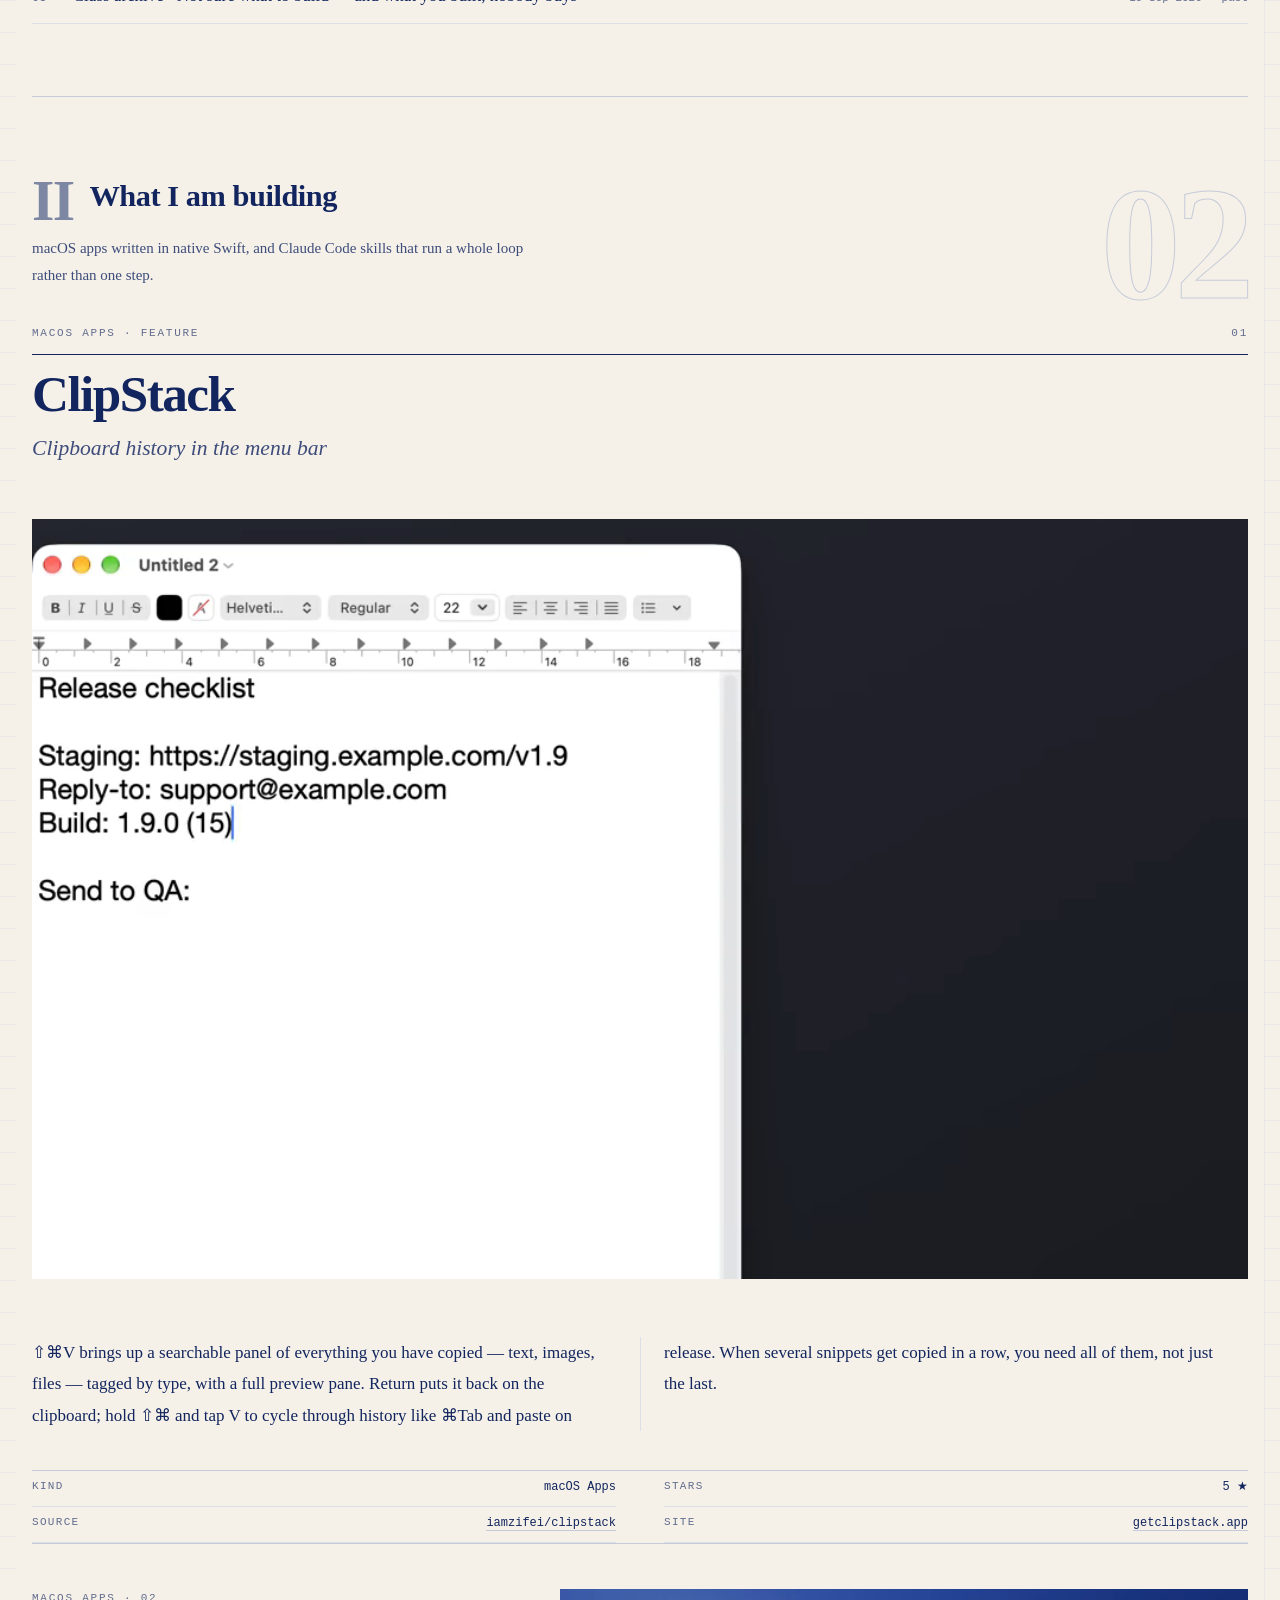
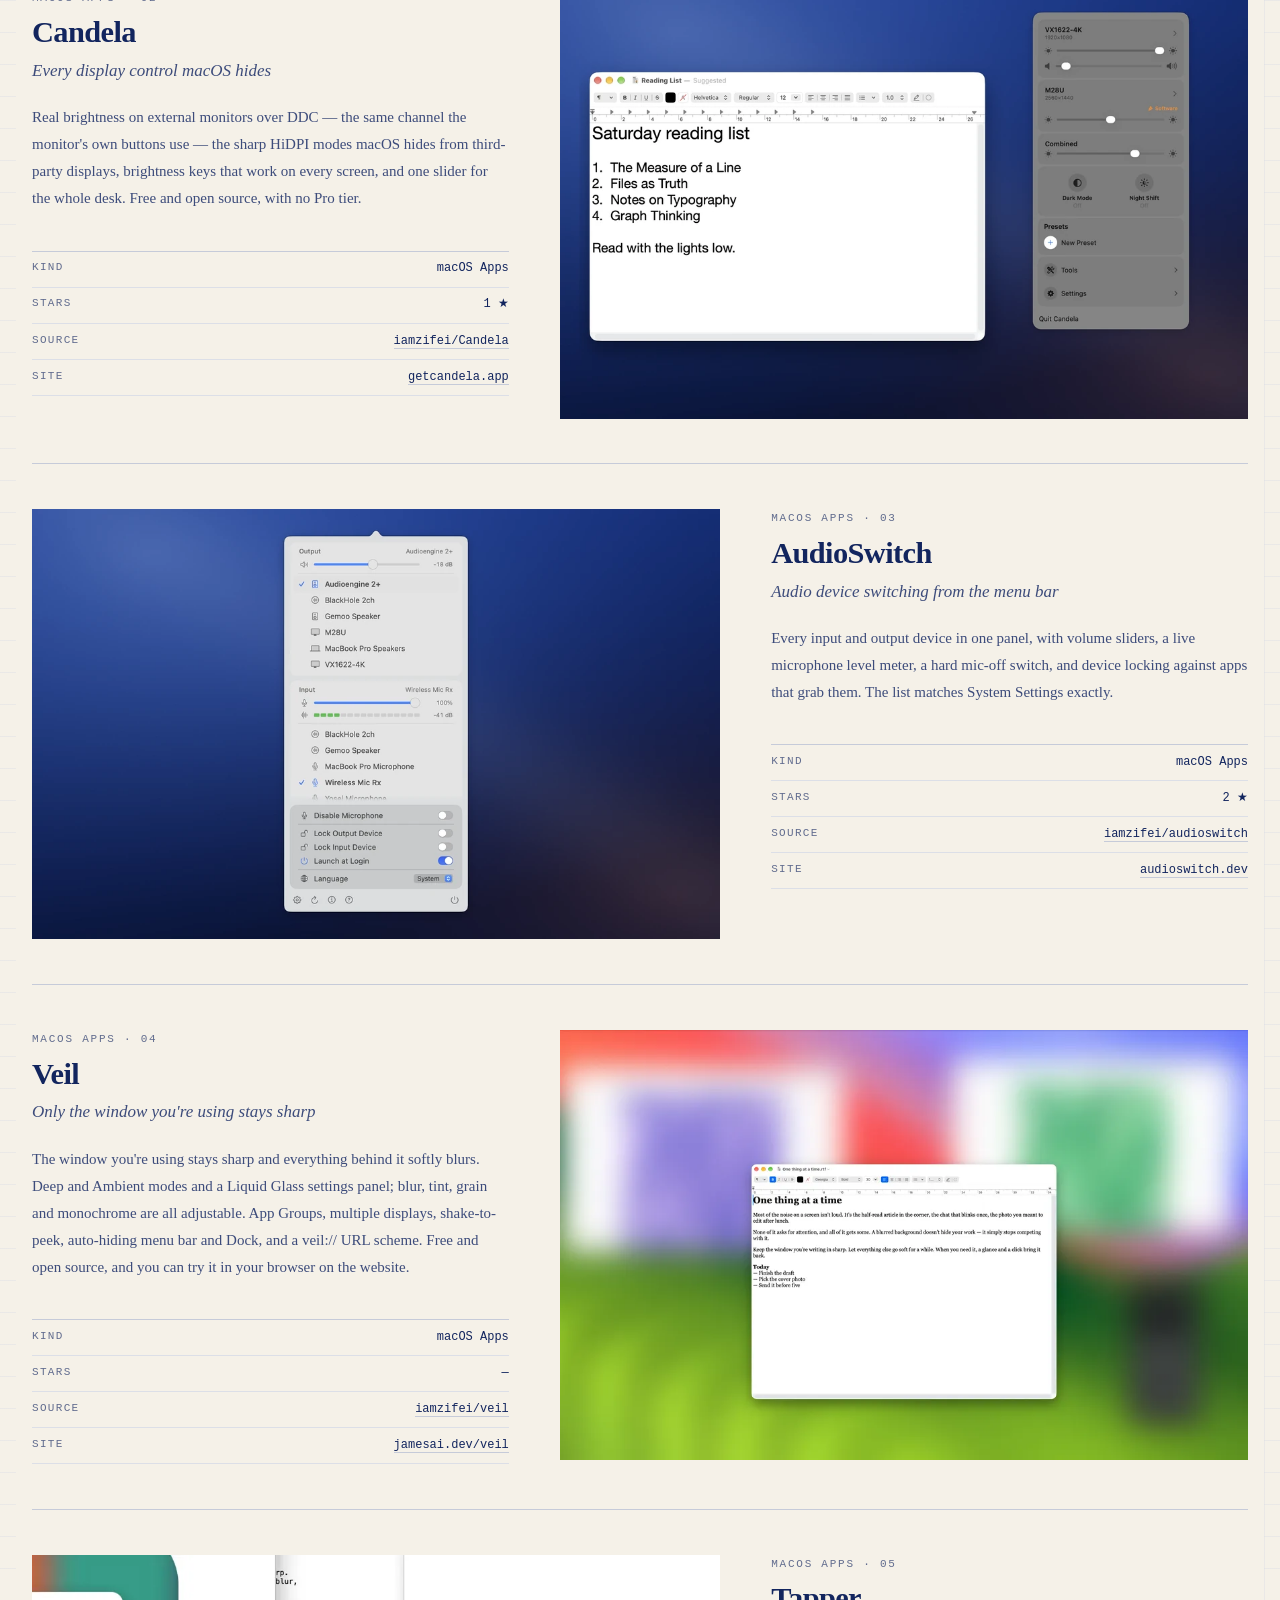
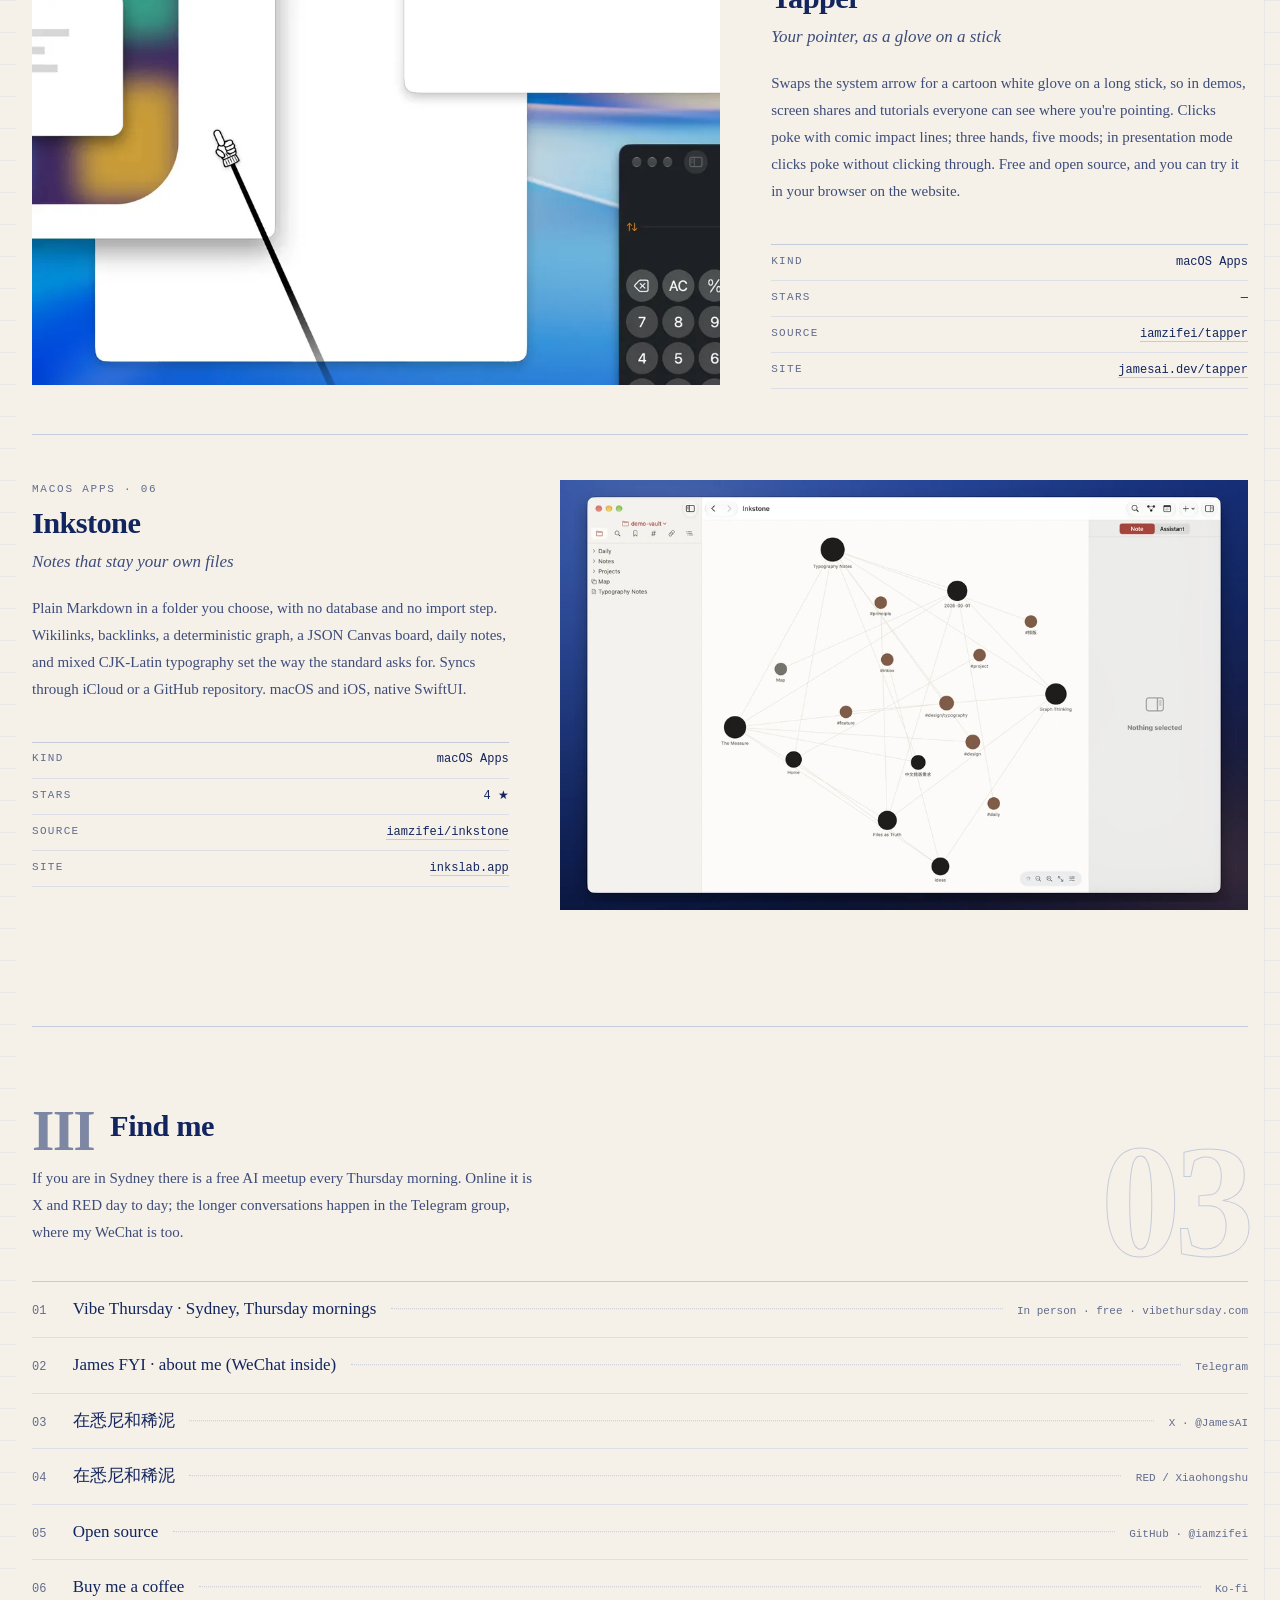
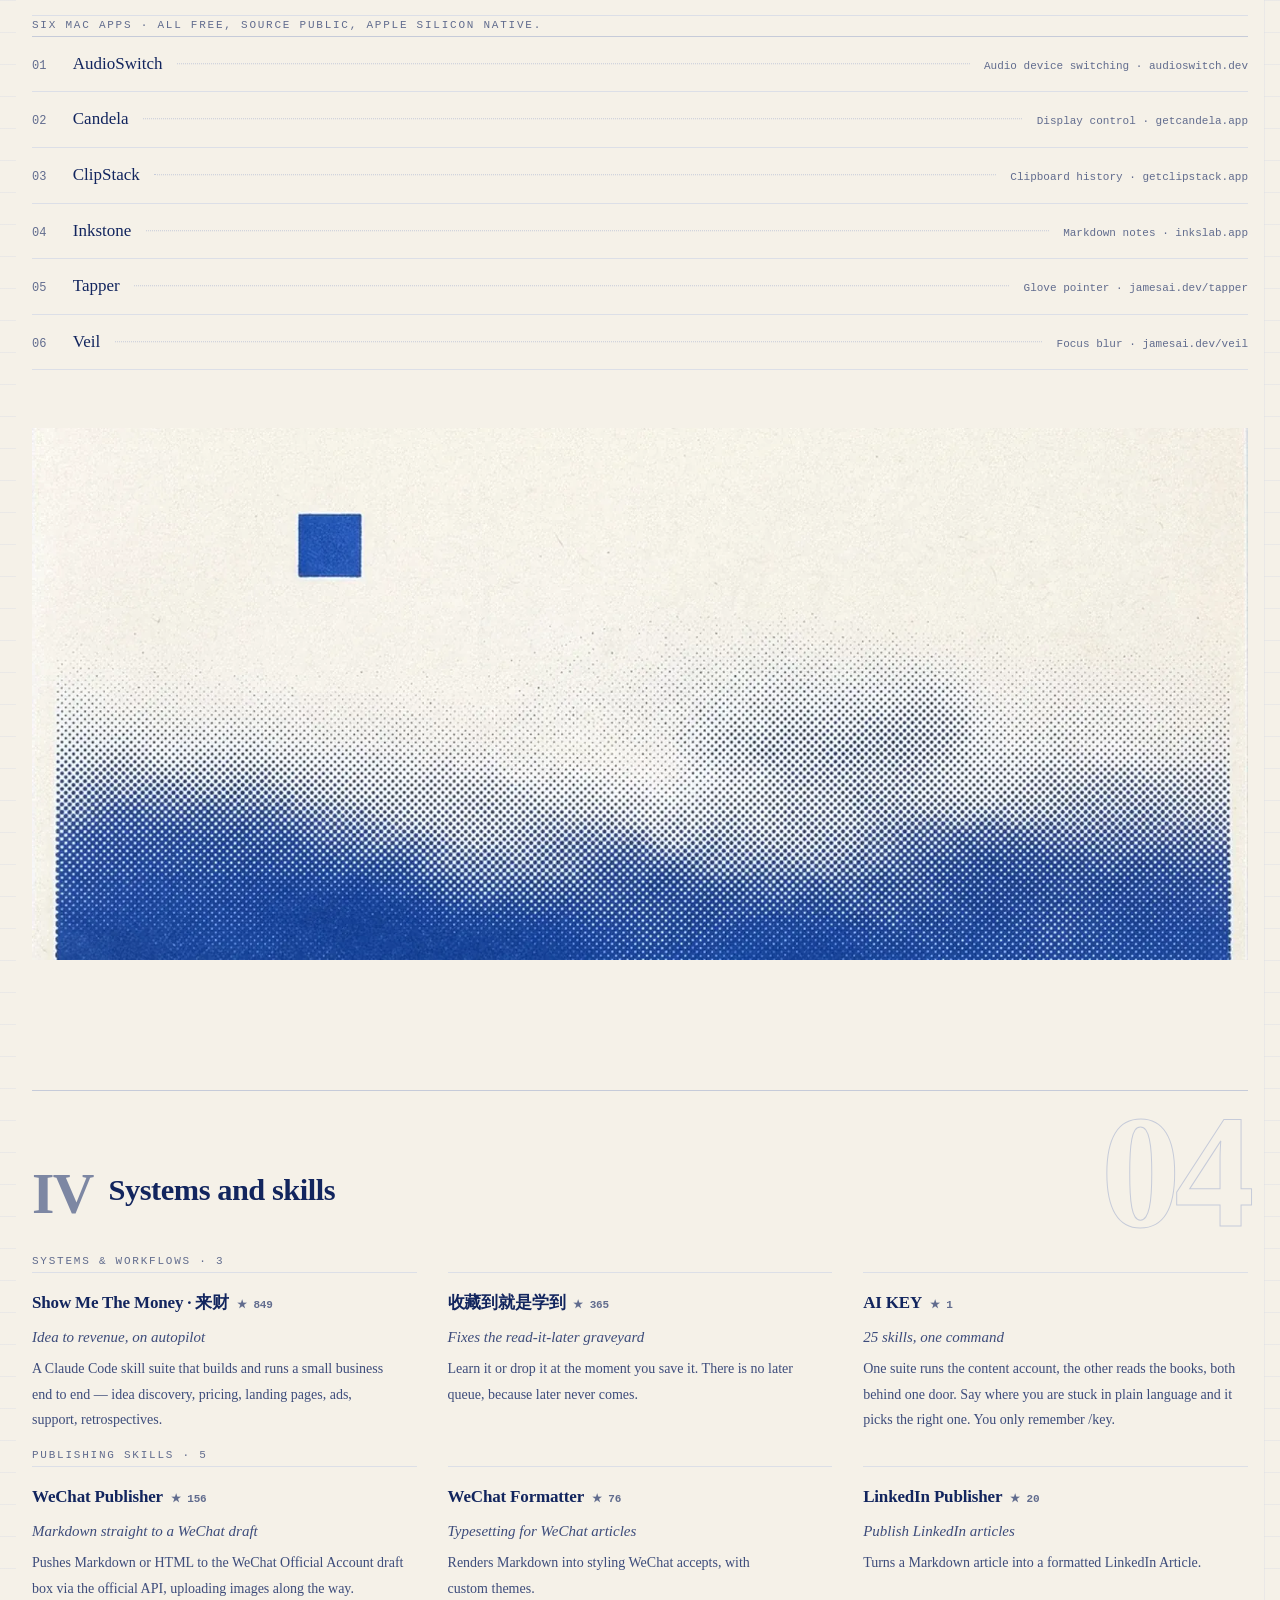
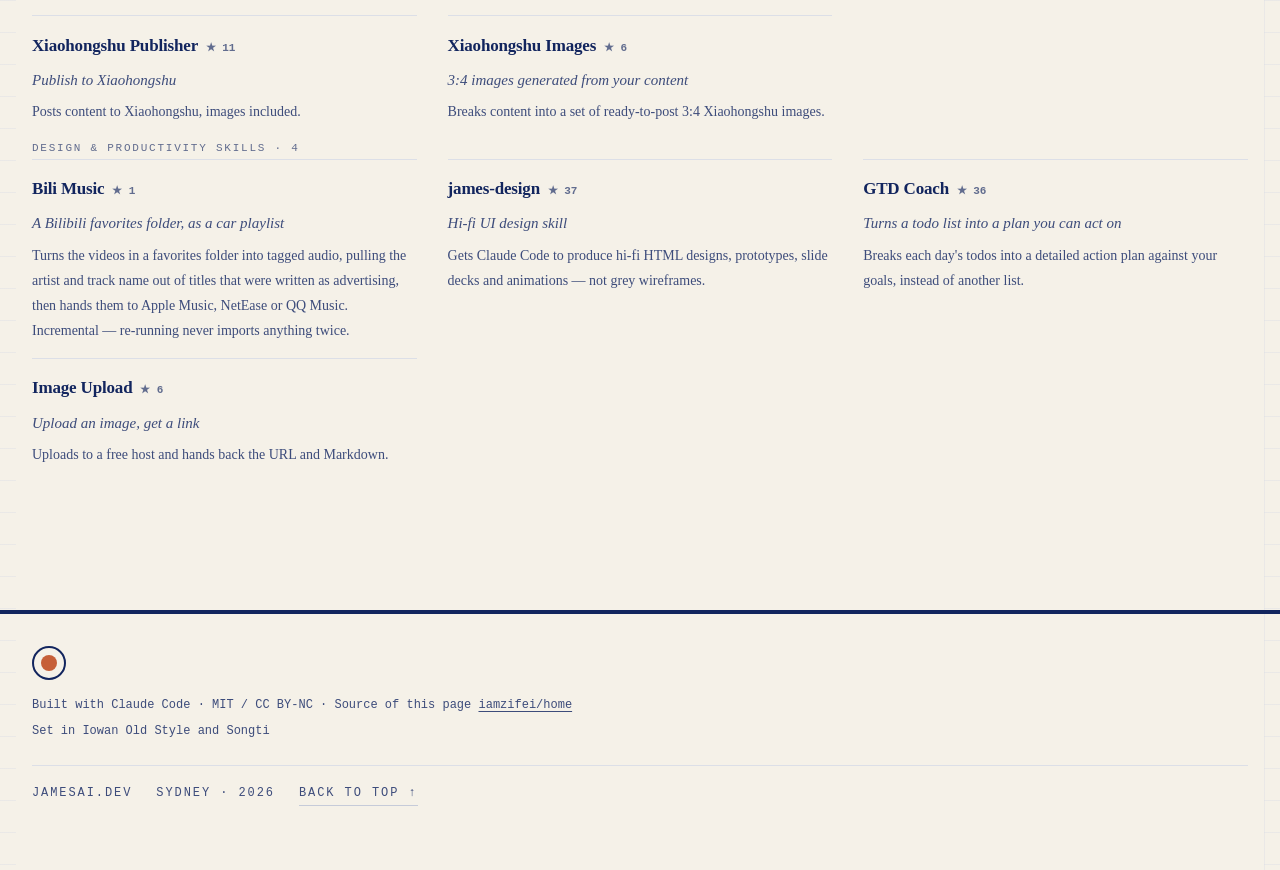
==== commit 62bb40ec: "Polish: Veil detail gallery and copy for 1.2.1, legible focus cards, selection colour, no kickers - " ====
--- a/index.html
+++ b/index.html
@@ -468,6 +468,8 @@
 img { max-width: 100%; display: block; }
 a { color: inherit; }
 :focus-visible { outline: 2px solid var(--sig); outline-offset: 3px; }
+/* Browser surfaces in the press palette: selections are a wash of the cobalt ink. */
+::selection { background: color-mix(in srgb, var(--ink) 18%, transparent); color: inherit; }
 
 .wrap { width: var(--page); margin-inline: auto; }
 
@@ -1229,7 +1231,7 @@
   </div>
 </footer>
 
-<script src="data.js?v=9"></script>
+<script src="data.js?v=10"></script>
 <script src="issues.js?v=6"></script>
 <script src="i18n.js?v=6"></script>
 <script>
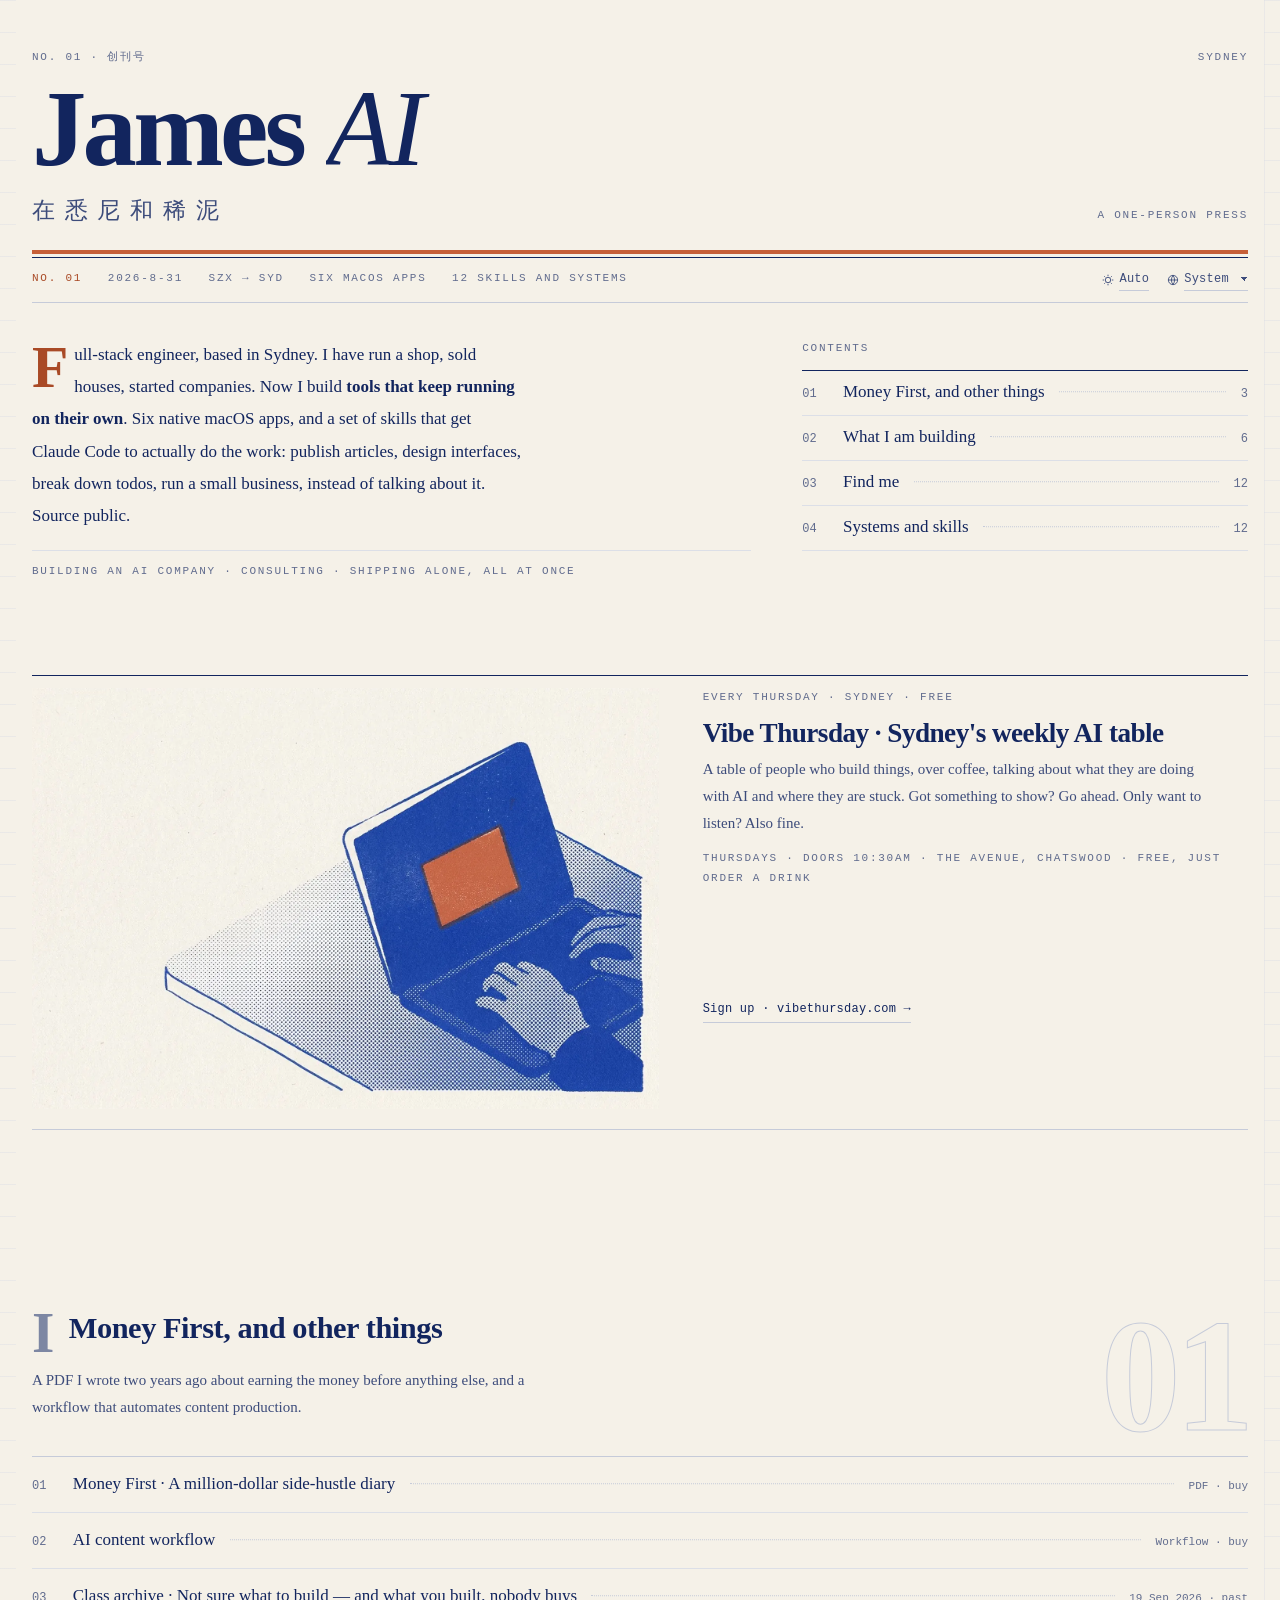
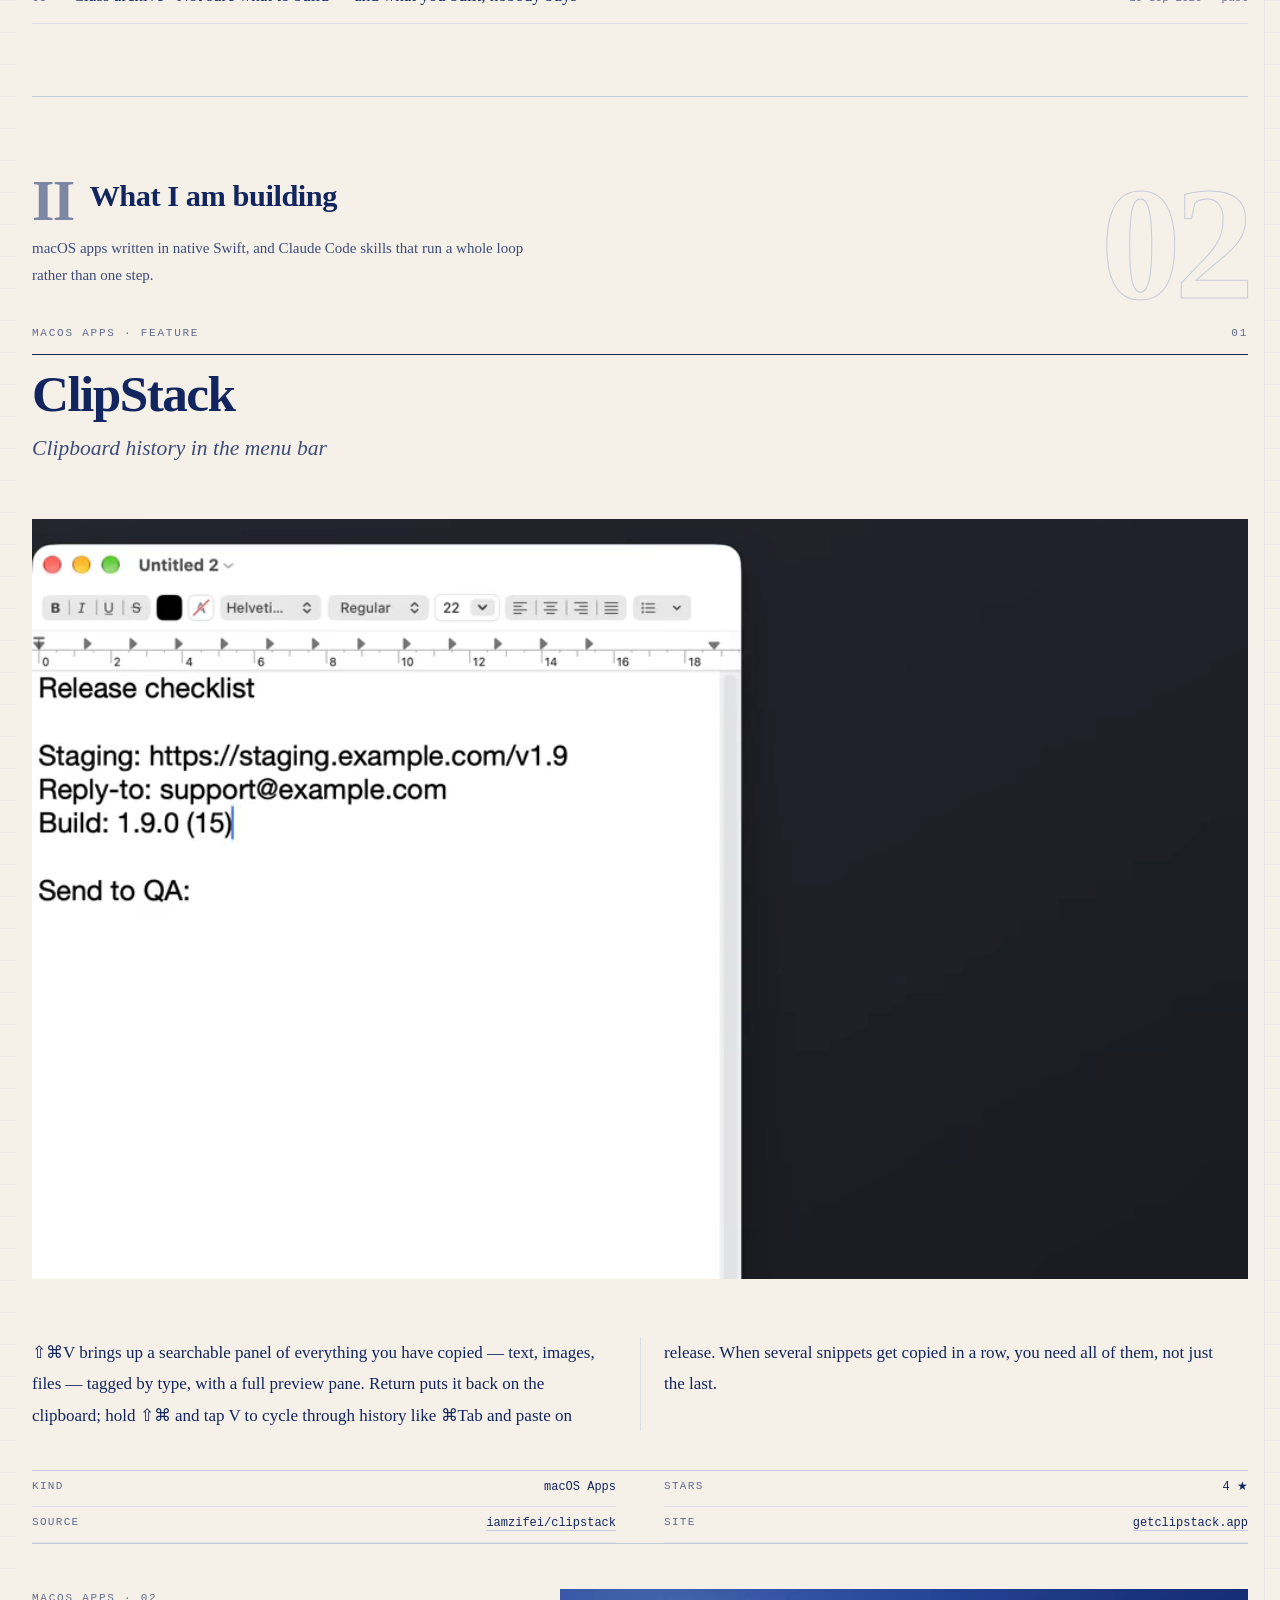
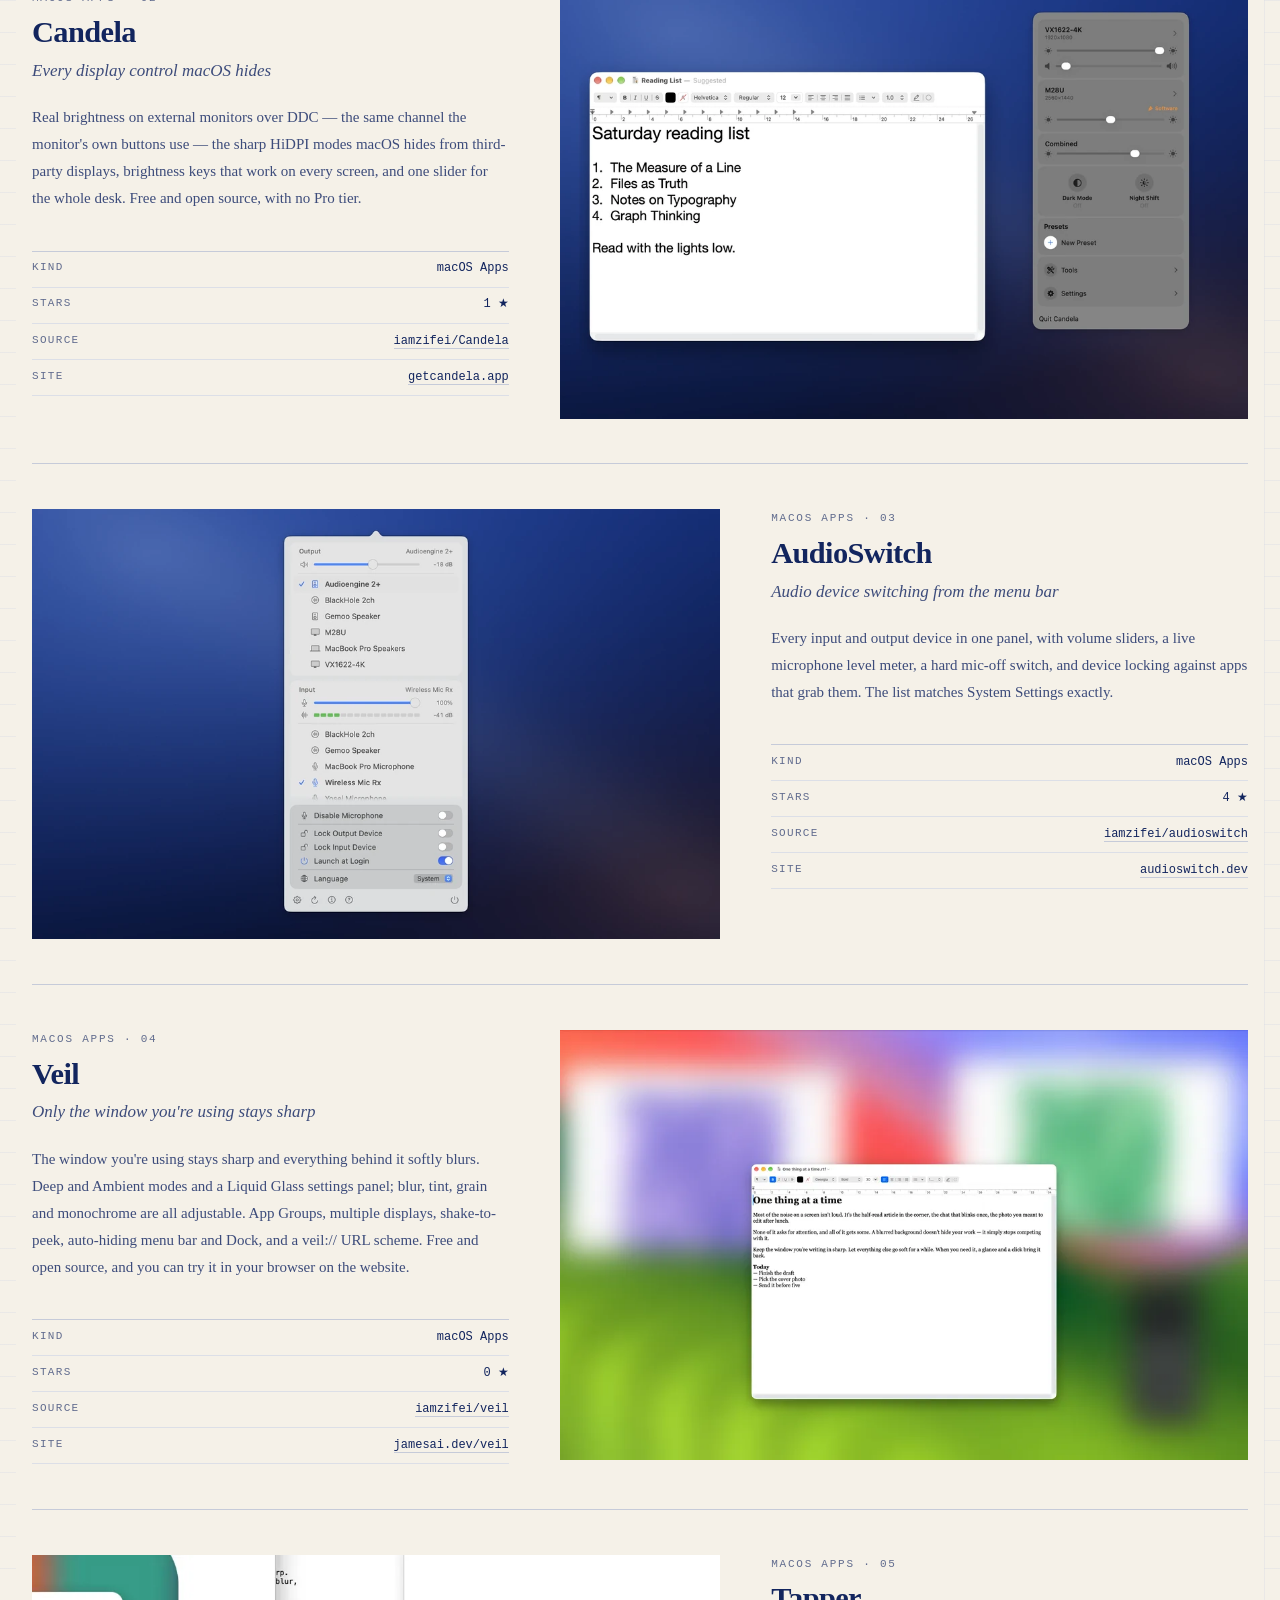
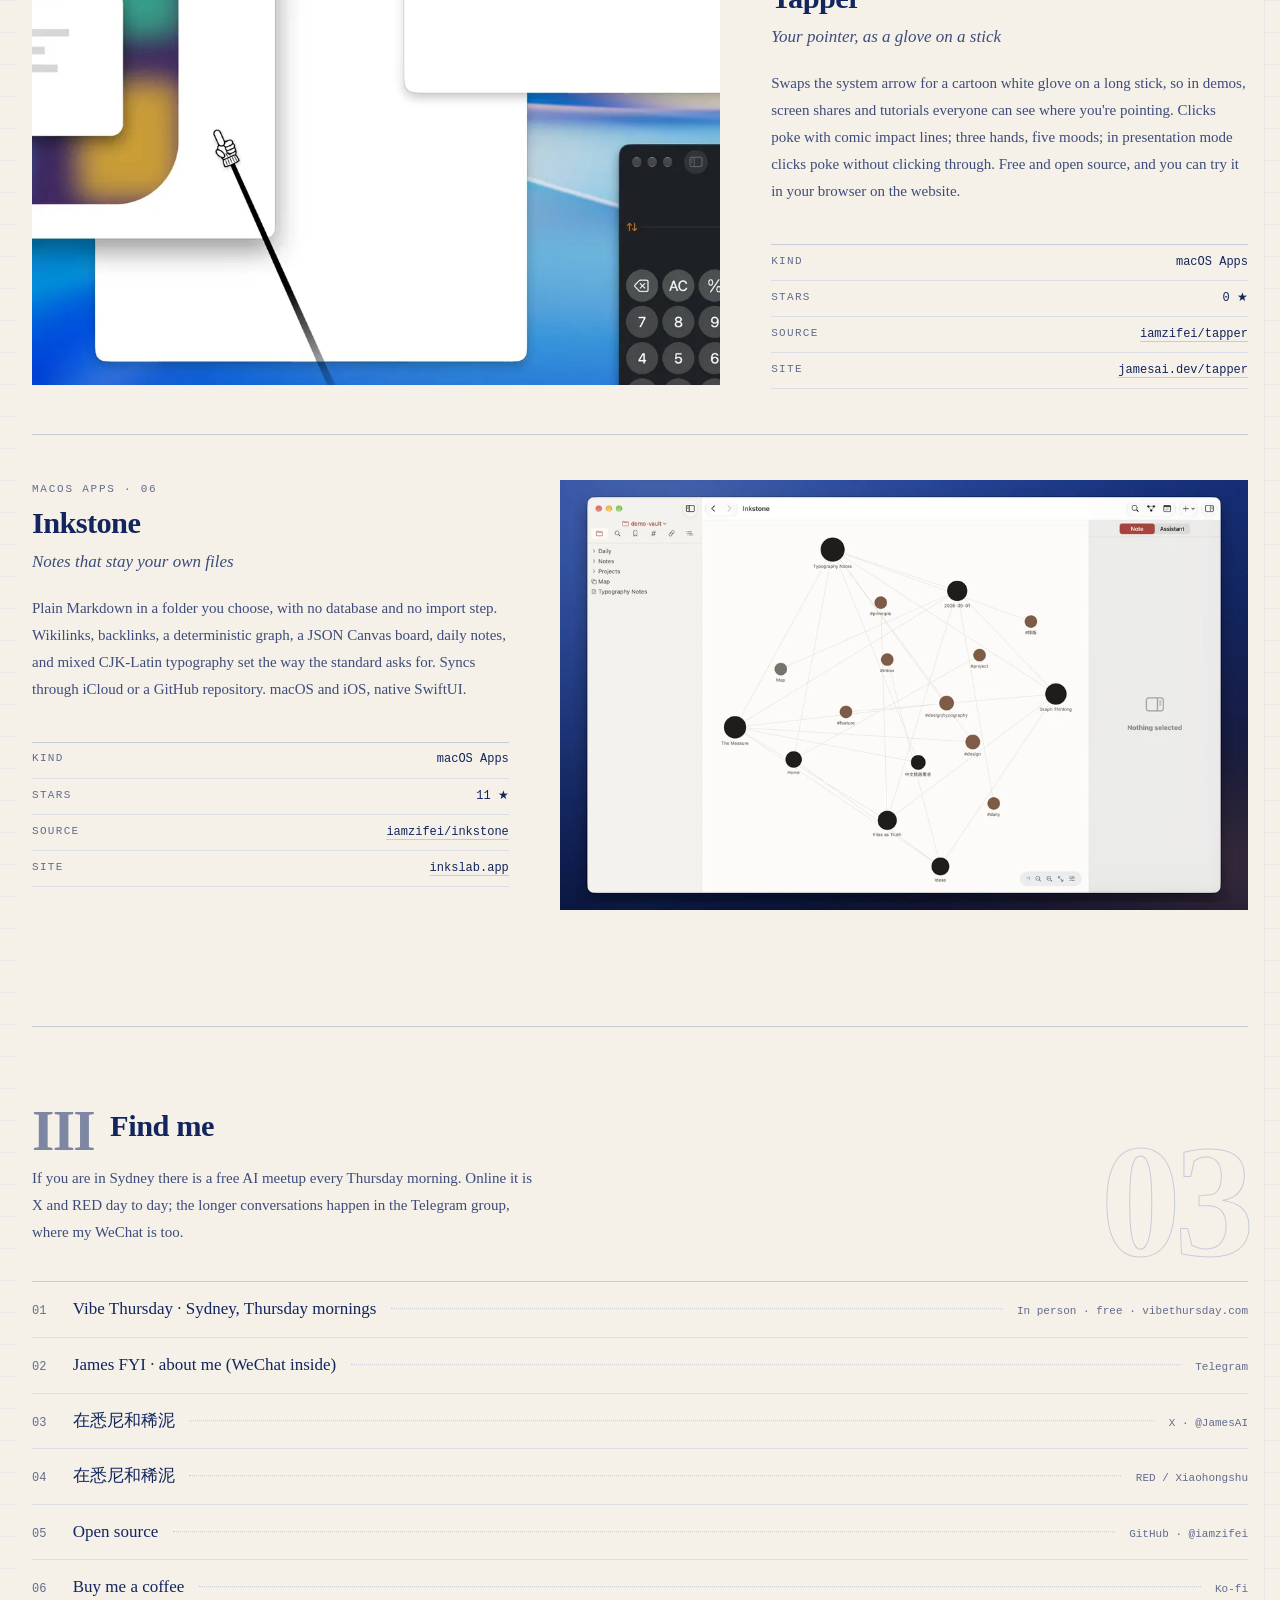
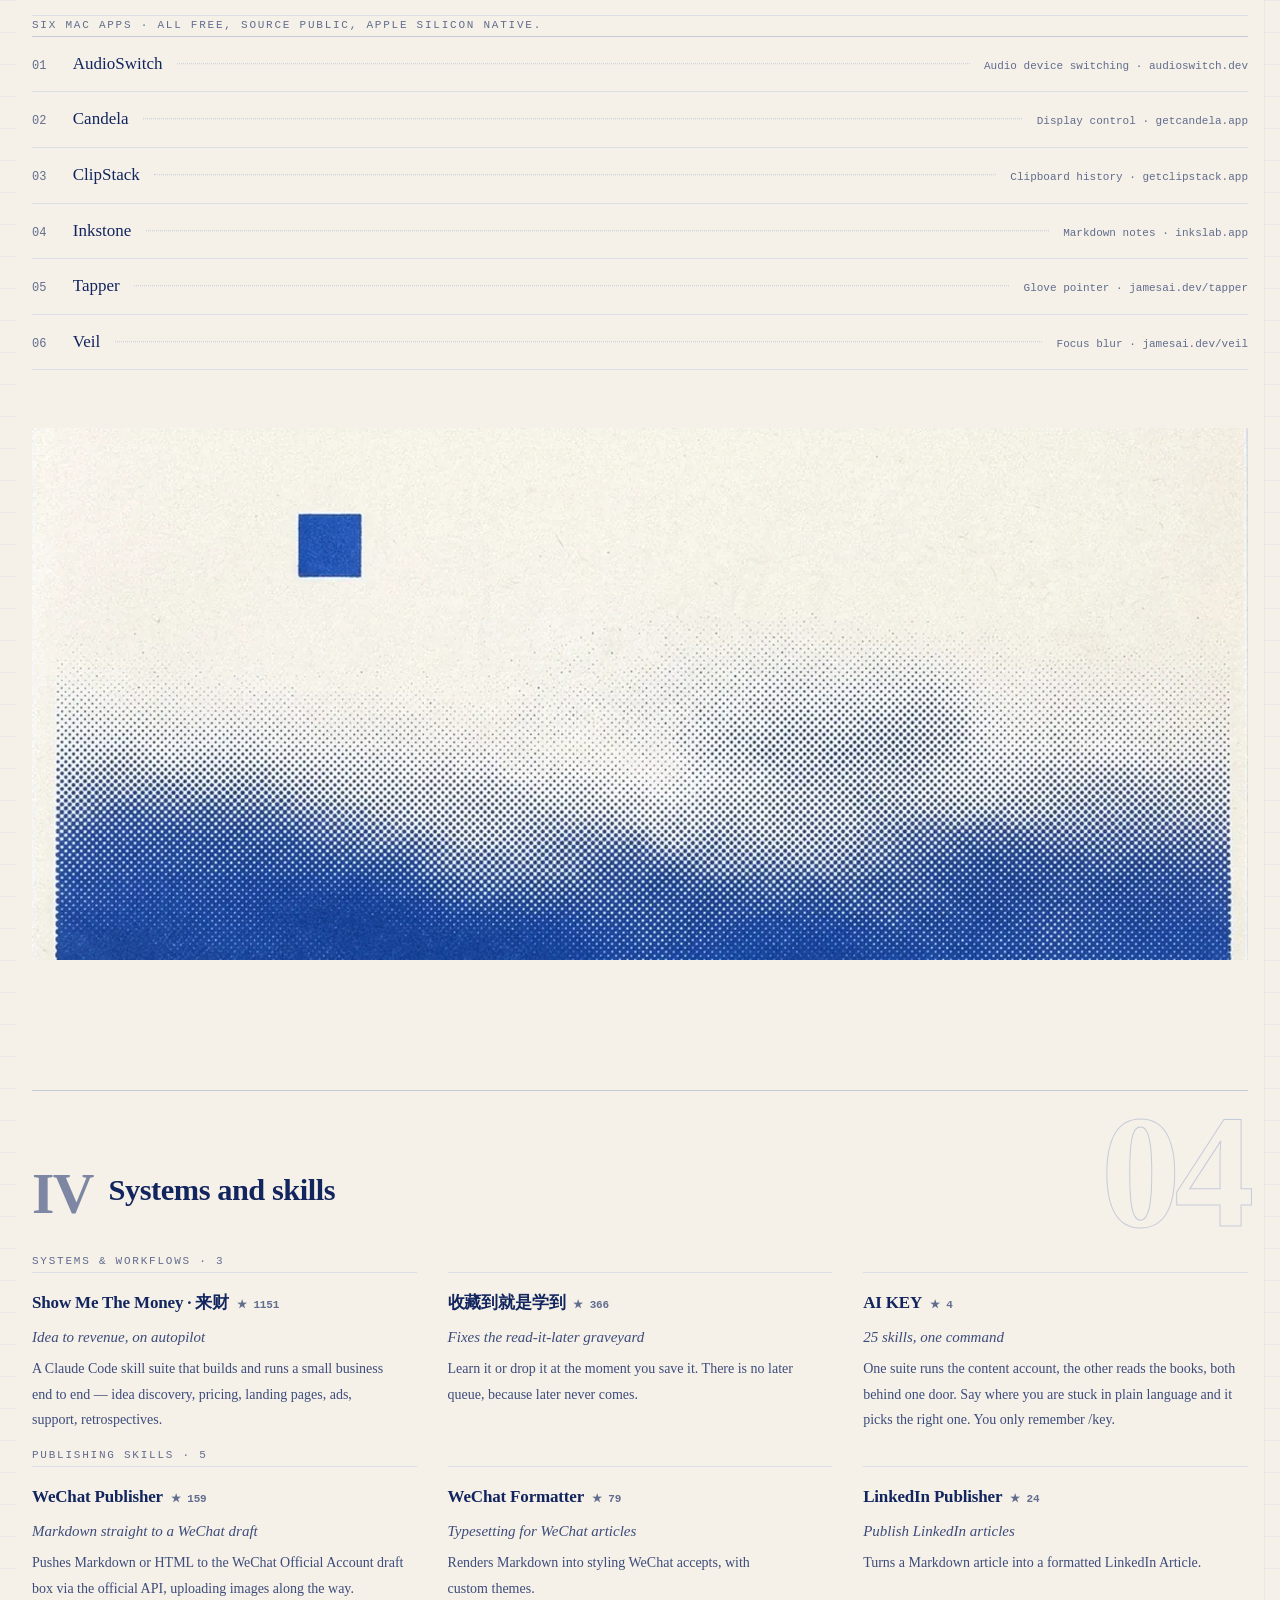
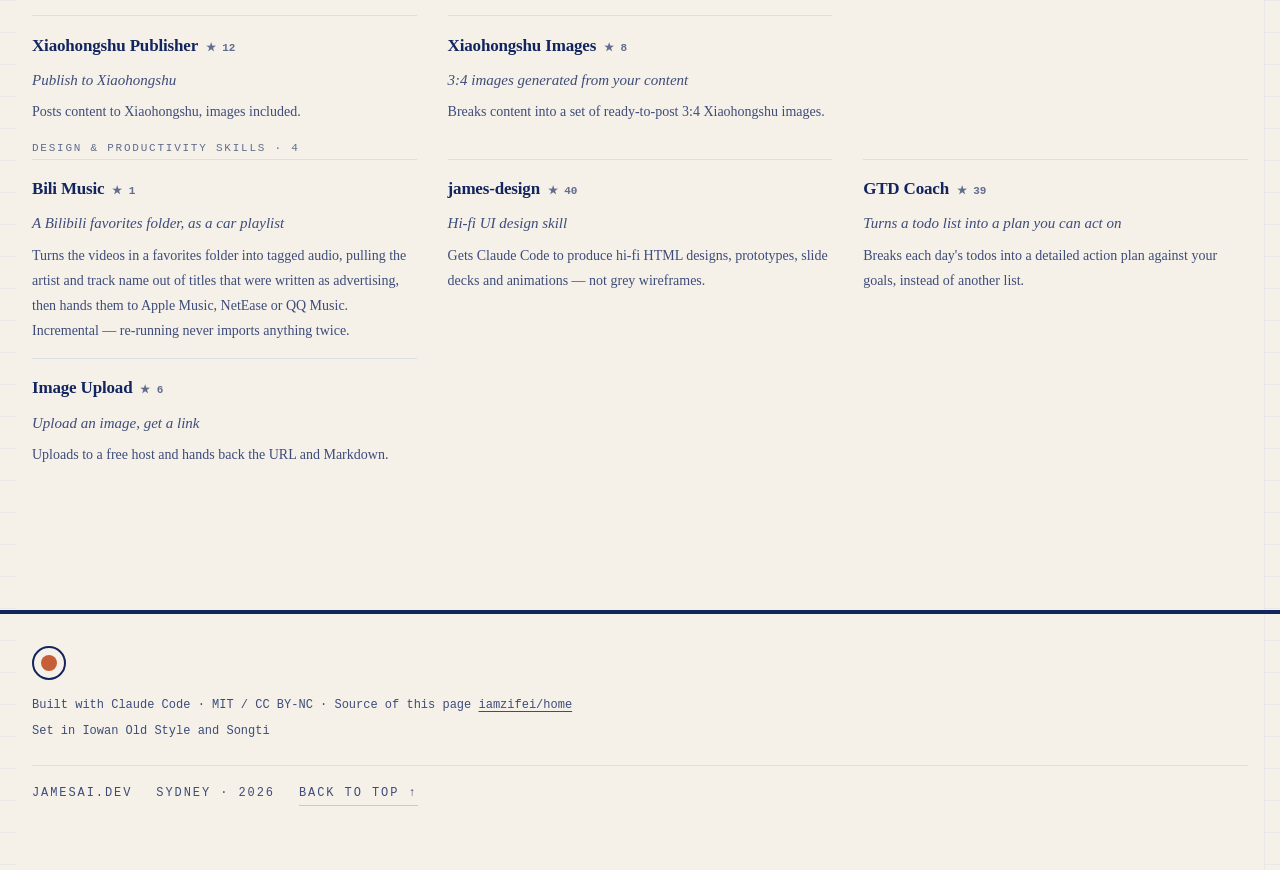
==== commit f268f6a4: "Star counts: show a known zero as "0 ★", refresh stale counts, live count on product pages - A repo " ====
--- a/index.html
+++ b/index.html
@@ -1231,7 +1231,7 @@
   </div>
 </footer>
 
-<script src="data.js?v=10"></script>
+<script src="data.js?v=11"></script>
 <script src="issues.js?v=6"></script>
 <script src="i18n.js?v=6"></script>
 <script>
@@ -1390,9 +1390,15 @@
      moment somebody tries to click "inkslab.app" — and they will, because it
      is a URL. Safe to wrap: nothing in a spec block has an anchor ancestor
      (checked in the DOM, not assumed). */
+  /* A known count of zero is a number, not missing data: "0 ★", not a dash.
+     The dash is kept for entries that have no repository to count. */
+  function starText(it) {
+    if (it.stars) return it.stars + ' ★';
+    return (it.repo && typeof it.stars === 'number') ? '0 ★' : '—';
+  }
   function spec(it, kind) {
     var rows = [[T('p.spec.kind'), kind, null],
-                [T('p.spec.stars'), it.stars ? it.stars + ' ★' : '—', null]];
+                [T('p.spec.stars'), starText(it), null]];
     if (it.repo) rows.push([T('p.spec.repo'), 'iamzifei/' + it.repo,
                             'https://github.com/iamzifei/' + it.repo]);
     if (it.site) rows.push([T('p.spec.site'), host(it.site), it.site]);
